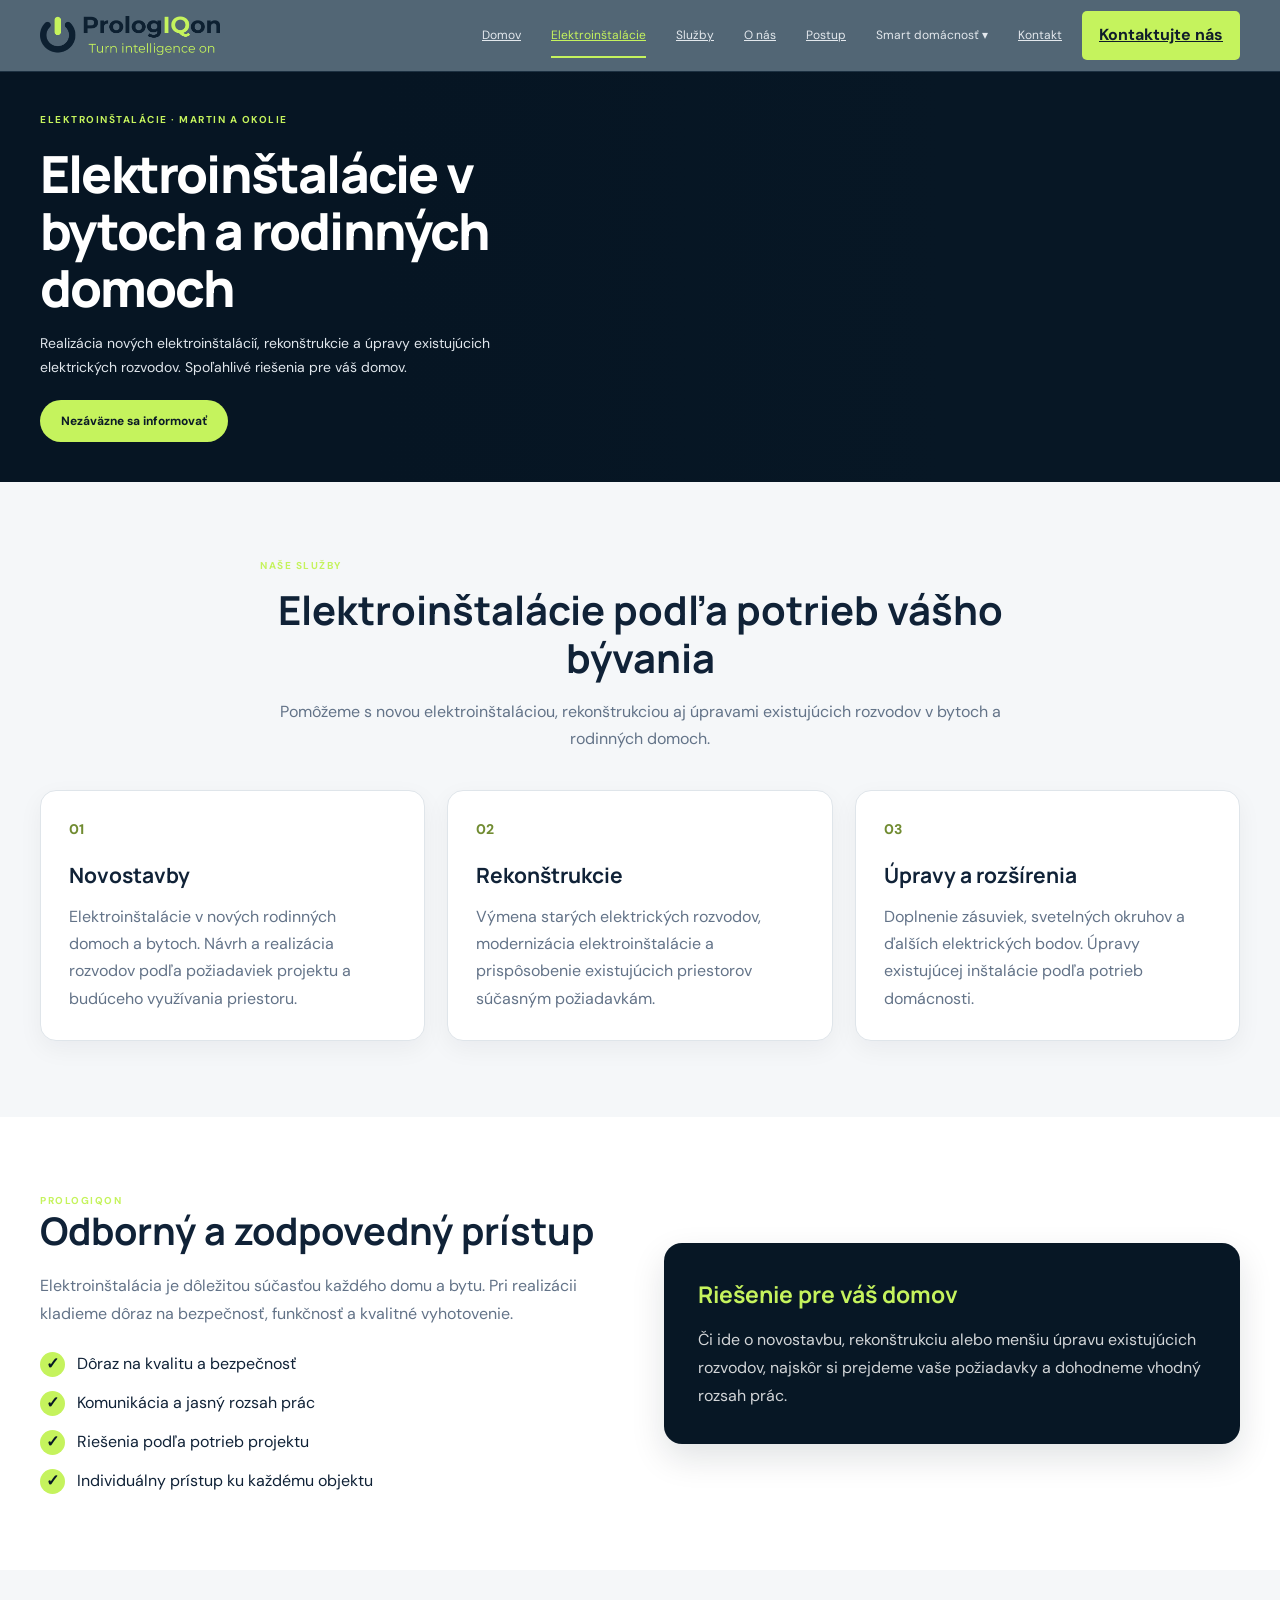
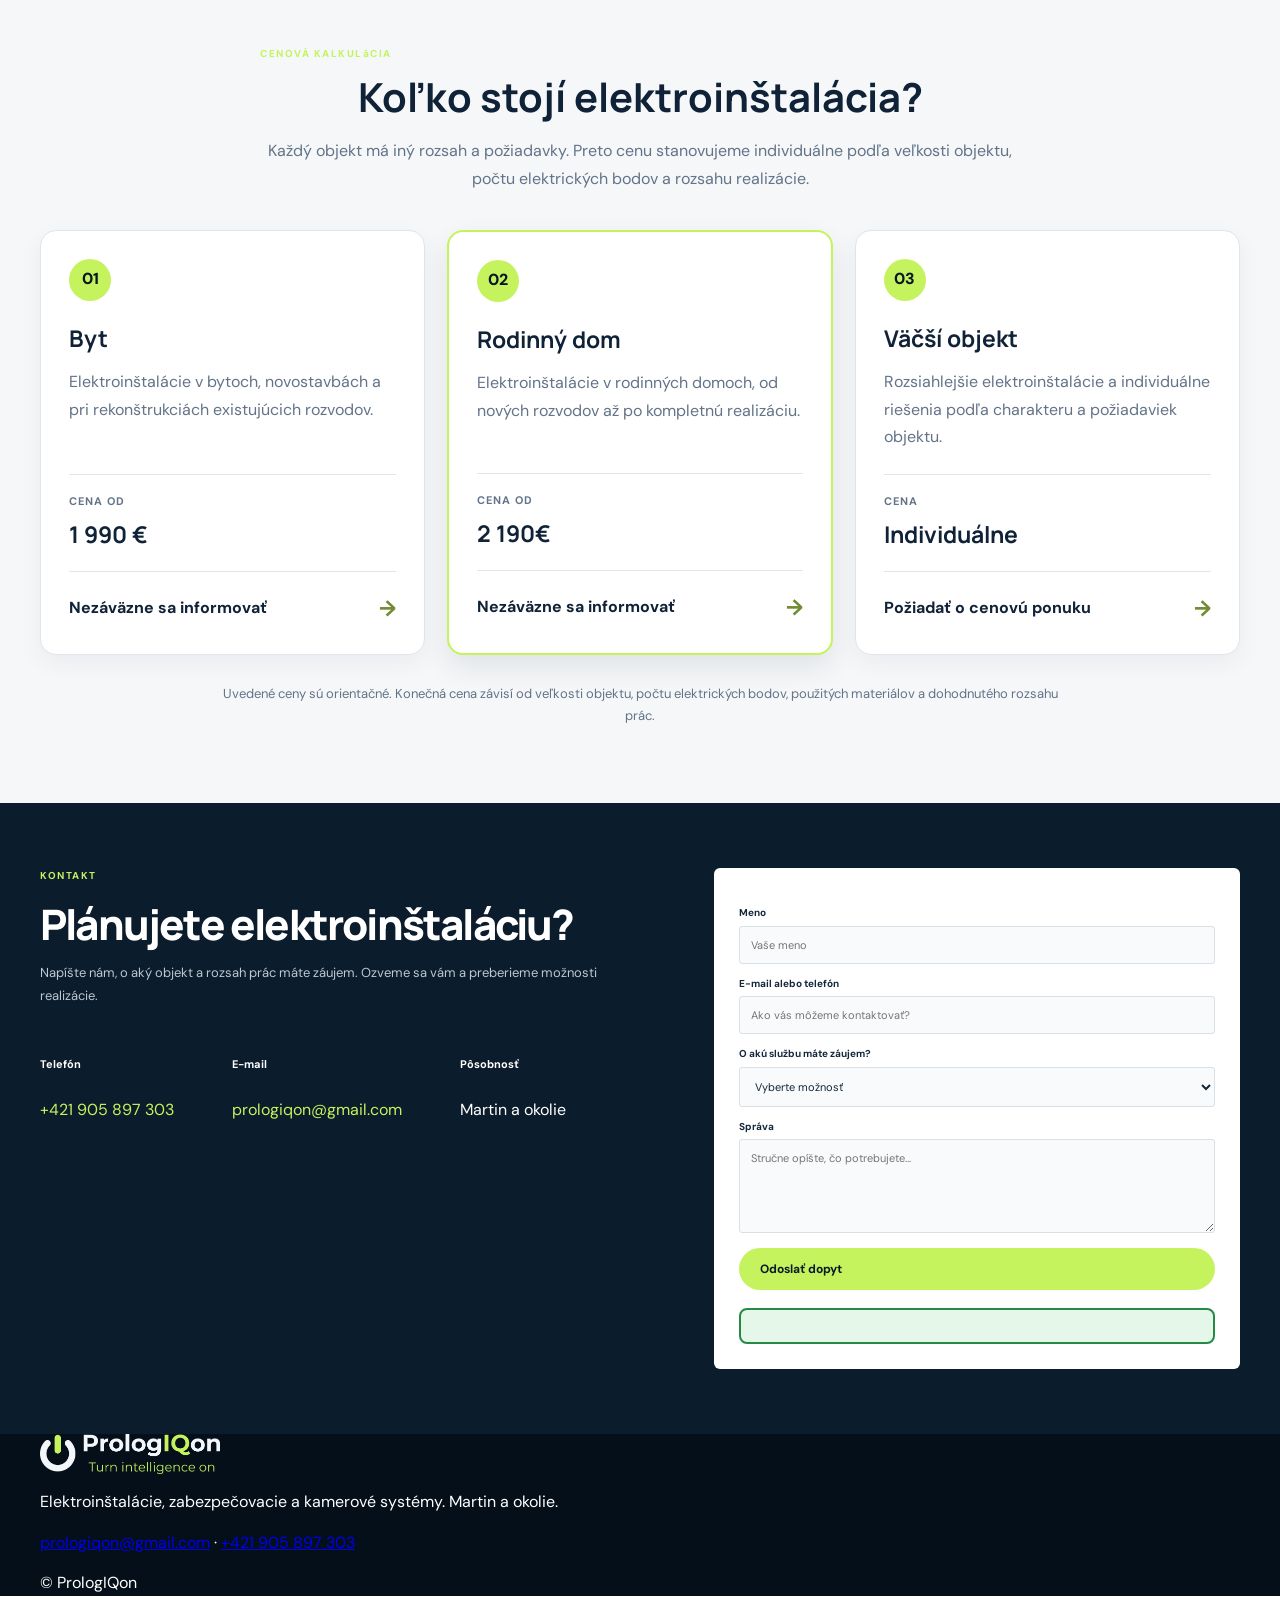
==== elektroinstalacie.html @ 86a12bb1 "Update elektroinstalacie.html" ====
<!DOCTYPE html>
<html lang="sk">
<head>
  <meta charset="UTF-8">
  <meta name="viewport" content="width=device-width, initial-scale=1.0">
  <meta name="theme-color" content="#071725">

  <title>Elektroinštalácie v bytoch a domoch | PrologIQon</title>

  <meta name="description" content="Elektroinštalácie v rodinných domoch a bytoch. Nové rozvody, rekonštrukcie a úpravy elektroinštalácie. Martin a okolie.">

  <link rel="stylesheet" href="styles.css?v=2">

  <style>
    /* ROZBAĽOVACIA PONUKA SMART DOMÁCNOSŤ */
    .electro-page .smart-nav-dropdown { position: relative; }

    .electro-page .smart-nav-toggle {
      appearance: none;
      -webkit-appearance: none;
      display: inline-block;
      margin: 0;
      padding: 0;
      border: 0;
      background: transparent;
      color: #e3e8ed;
      font: inherit;
      text-decoration: none;
      white-space: nowrap;
      cursor: pointer;
    }

    .electro-page .smart-nav-toggle::after {
      content: " ▾";
      font-size: 12px;
    }

    .electro-page .smart-nav-toggle[aria-expanded="true"]::after {
      content: " ▴";
    }

    .electro-page .smart-nav-submenu {
      display: none;
      position: absolute;
      top: 100%;
      left: 0;
      z-index: 10000;
      min-width: 245px;
      padding: 8px;
      margin-top: 10px;
      background: #0d2031;
      border: 1px solid rgba(197, 243, 93, 0.35);
      border-radius: 8px;
      box-shadow: 0 10px 25px rgba(0, 0, 0, 0.25);
      flex-direction: column;
      gap: 2px;
    }

    .electro-page .smart-nav-submenu[hidden] { display: none !important; }
    .electro-page .smart-nav-submenu:not([hidden]) { display: flex; }

    .electro-page .smart-nav-submenu a {
      display: block;
      padding: 11px 13px;
      color: #ffffff;
      text-decoration: none;
      font-size: 14px;
      line-height: 1.4;
      border-radius: 5px;
      white-space: nowrap;
    }

    .electro-page .smart-nav-submenu a:hover,
    .electro-page .smart-nav-submenu a:focus {
      background: rgba(197, 243, 93, 0.12);
      color: #C5F35D;
    }

    @media (max-width: 768px) {
      .electro-page .smart-nav-dropdown { width: 100%; }

      .electro-page .smart-nav-toggle {
        display: block;
        width: 100%;
        padding: 12px 0;
        text-align: left;
      }

      .electro-page .smart-nav-submenu {
        position: static;
        min-width: 0;
        width: 100%;
        margin-top: 0;
        margin-bottom: 8px;
        box-sizing: border-box;
        box-shadow: none;
      }

      .electro-page .smart-nav-submenu a { white-space: normal; }
    }

    /* ZAROVNANIE HORNÉHO MENU – IBA TÁTO STRÁNKA */
    @media (min-width: 801px) {
      .electro-page .site-header .nav {
        display: flex;
        align-items: center;
      }

      .electro-page .site-header .links {
        margin-left: auto;
        margin-right: 20px;
      }

      .electro-page .site-header .nav-call {
        flex-shrink: 0;
      }
    }

    .electro-page .hero-photo {
      background:
        linear-gradient(90deg, rgba(7,23,37,.88) 0%, rgba(7,23,37,.70) 42%, rgba(7,23,37,.38) 100%),
        url("https://cdn.pixabay.com/photo/2019/05/12/15/07/electric-4198293_1280.jpg");
      background-size: cover;
      background-position: center center;
    }

    .electro-page .hero-inner {
      position: relative;
      z-index: 2;
    }

    .electro-page .electro-section {
      padding: 76px 0;
    }

    .electro-page .electro-section-heading {
      max-width: 760px;
      margin: 0 auto 38px;
      text-align: center;
    }

    .electro-page .electro-section-heading .eyebrow {
      margin-bottom: 12px;
    }

    .electro-page .electro-section-heading h2 {
      margin: 0 0 16px;
      color: var(--ink);
      font-family: Manrope, sans-serif;
      font-size: clamp(28px, 4vw, 40px);
      line-height: 1.2;
    }

    .electro-page .electro-section-heading p {
      color: var(--muted);
      line-height: 1.7;
      margin: 0;
    }

    .electro-page .electro-services {
      background: var(--pale);
    }

    .electro-page .electro-services-grid {
      display: grid;
      grid-template-columns: repeat(3, 1fr);
      gap: 22px;
    }

    .electro-page .electro-service-card {
      background: #fff;
      border: 1px solid var(--line);
      border-radius: 16px;
      padding: 28px;
      box-shadow: 0 8px 24px rgba(7,23,37,.05);
    }

    .electro-page .electro-service-number {
      color: #718c32;
      font-weight: 800;
      font-size: 14px;
      margin-bottom: 18px;
    }

    .electro-page .electro-service-card h3 {
      color: var(--ink);
      font-family: Manrope, sans-serif;
      font-size: 21px;
      margin: 0 0 12px;
    }

    .electro-page .electro-service-card p {
      color: var(--muted);
      line-height: 1.7;
      margin: 0;
    }

    .electro-page .electro-approach {
      background: #fff;
    }

    .electro-page .electro-approach-grid {
      display: grid;
      grid-template-columns: 1fr 1fr;
      gap: 48px;
      align-items: center;
    }

    .electro-page .electro-approach h2 {
      color: var(--ink);
      font-family: Manrope, sans-serif;
      font-size: clamp(27px, 4vw, 38px);
      line-height: 1.2;
      margin: 0 0 18px;
    }

    .electro-page .electro-approach p {
      color: var(--muted);
      line-height: 1.75;
    }

    .electro-page .electro-checklist {
      list-style: none;
      padding: 0;
      margin: 24px 0 0;
      display: grid;
      gap: 14px;
    }

    .electro-page .electro-checklist li {
      display: flex;
      align-items: flex-start;
      gap: 12px;
      color: var(--ink);
      line-height: 1.5;
    }

    .electro-page .electro-checklist li::before {
      content: "✓";
      display: inline-flex;
      flex: 0 0 25px;
      width: 25px;
      height: 25px;
      align-items: center;
      justify-content: center;
      border-radius: 50%;
      background: var(--lime);
      color: var(--navy);
      font-weight: 800;
    }

    .electro-page .electro-approach-highlight {
      background: var(--navy);
      color: #fff;
      padding: 34px;
      border-radius: 18px;
      box-shadow: 0 14px 34px rgba(7,23,37,.12);
    }

    .electro-page .electro-approach-highlight h3 {
      color: var(--lime);
      font-family: Manrope, sans-serif;
      font-size: 23px;
      margin: 0 0 14px;
    }

    .electro-page .electro-approach-highlight p {
      color: rgba(255,255,255,.82);
      margin: 0;
    }

    /* ORIENTAČNÉ CENY */

    .electro-page .electro-pricing {
      padding: 76px 0;
      background: var(--pale);
    }

    .electro-page .electro-pricing-grid {
      display: grid;
      grid-template-columns: repeat(3, 1fr);
      gap: 22px;
      align-items: stretch;
    }

    .electro-page .electro-price-card {
      display: flex;
      flex-direction: column;
      background: #fff;
      border: 1px solid var(--line);
      border-radius: 16px;
      padding: 28px;
      box-shadow: 0 8px 24px rgba(7,23,37,.05);
    }

    .electro-page .electro-price-card.featured {
      border: 2px solid var(--lime);
      box-shadow: 0 12px 30px rgba(7,23,37,.09);
    }

    .electro-page .electro-price-icon {
      display: flex;
      align-items: center;
      justify-content: center;
      width: 42px;
      height: 42px;
      border-radius: 50%;
      background: var(--lime);
      color: var(--navy);
      font-weight: 800;
      margin-bottom: 20px;
    }

    .electro-page .electro-price-card h3 {
      color: var(--ink);
      font-family: Manrope, sans-serif;
      font-size: 23px;
      margin: 0 0 12px;
    }

    .electro-page .electro-price-card > p {
      color: var(--muted);
      line-height: 1.7;
      margin: 0 0 24px;
      flex: 1;
    }

    .electro-page .electro-price {
      padding: 18px 0;
      border-top: 1px solid var(--line);
      border-bottom: 1px solid var(--line);
      margin-bottom: 20px;
    }

    .electro-page .electro-price small {
      display: block;
      color: var(--muted);
      font-size: 11px;
      font-weight: 700;
      letter-spacing: 1px;
      margin-bottom: 7px;
    }

    .electro-page .electro-price strong {
      display: block;
      color: var(--ink);
      font-family: Manrope, sans-serif;
      font-size: 23px;
    }

    .electro-page .electro-price-link {
      display: inline-flex;
      align-items: center;
      justify-content: space-between;
      gap: 12px;
      color: var(--ink);
      font-weight: 700;
      text-decoration: none;
    }

    .electro-page .electro-price-link span {
      color: #718c32;
      font-size: 22px;
    }

    .electro-page .electro-price-link:hover {
      color: #718c32;
    }

    .electro-page .electro-price-note {
      max-width: 850px;
      margin: 28px auto 0;
      color: var(--muted);
      font-size: 13px;
      line-height: 1.7;
      text-align: center;
    }

    .electro-page .electro-contact-intro {
      max-width: 700px;
      margin-bottom: 28px;
    }

    @media (max-width: 800px) {
      .electro-page .electro-services-grid,
      .electro-page .electro-pricing-grid {
        grid-template-columns: 1fr 1fr;
      }

      .electro-page .electro-approach-grid {
        grid-template-columns: 1fr;
        gap: 28px;
      }
    }

    @media (max-width: 600px) {
      .electro-page .electro-section,
      .electro-page .electro-pricing {
        padding: 54px 0;
      }

      .electro-page .electro-services-grid,
      .electro-page .electro-pricing-grid {
        grid-template-columns: 1fr;
      }

      .electro-page .electro-service-card,
      .electro-page .electro-price-card {
        padding: 23px;
      }

      .electro-page .electro-approach-highlight {
        padding: 26px;
      }
    }
  </style>
</head>

<body class="electro-page">

<header class="site-header">
  <div class="wrap nav">

    <a class="brand" href="index.html" aria-label="PrologIQon – domov">
      <img src="prologiqon%20logo%20final.png" alt="PrologIQon">
    </a>

    <button class="menu" type="button" aria-label="Otvoriť menu" aria-expanded="false">
      <span></span>
      <span></span>
      <span></span>
    </button>

    <nav class="links">
      <a href="index.html">Domov</a>
      <a class="active" href="elektroinstalacie.html">Elektroinštalácie</a>
      <a href="index.html#sluzby">Služby</a>
      <a href="index.html#onas">O nás</a>
      <a href="index.html#postup">Postup</a>

      <div class="smart-nav-dropdown">
        <button
          type="button"
          class="smart-nav-toggle"
          aria-expanded="false"
          aria-controls="smart-nav-submenu"
        >
          Smart domácnosť
        </button>

        <div class="smart-nav-submenu" id="smart-nav-submenu" hidden>
          <a href="smart-domacnost.html">Prehľad Smart domácnosti</a>
          <a href="smart-osvetlenie.html">Inteligentné osvetlenie</a>
          <a href="smart-kamery.html">Zabezpečenie a kamery</a>
          <a href="smart-unik-vody.html">Ochrana pred únikom vody</a>
          <a href="smart-garaz.html">Inteligentná garáž</a>
        </div>
      </div>

      <a href="#kontakt">Kontakt</a>
    </nav>

    <a class="nav-call" href="#kontakt">Kontaktujte nás</a>

  </div>
</header>

<main>

  <section class="hero electro-hero" id="domov">
    <div class="hero-photo"></div>
    <div class="hero-shade"></div>

    <div class="wrap hero-inner">
      <div class="hero-copy">
        <div class="eyebrow">ELEKTROINŠTALÁCIE · MARTIN A OKOLIE</div>

        <h1>Elektroinštalácie v bytoch a rodinných domoch</h1>

        <p>
          Realizácia nových elektroinštalácií, rekonštrukcie
          a úpravy existujúcich elektrických rozvodov.
          Spoľahlivé riešenia pre váš domov.
        </p>

        <a href="#kontakt" class="btn">Nezáväzne sa informovať</a>
      </div>
    </div>
  </section>

  <section class="electro-section electro-services" id="sluzby">
    <div class="wrap">

      <div class="electro-section-heading">
        <div class="eyebrow">NAŠE SLUŽBY</div>
        <h2>Elektroinštalácie podľa potrieb vášho bývania</h2>
        <p>
          Pomôžeme s novou elektroinštaláciou, rekonštrukciou
          aj úpravami existujúcich rozvodov v bytoch a rodinných domoch.
        </p>
      </div>

      <div class="electro-services-grid">
        <article class="electro-service-card">
          <div class="electro-service-number">01</div>
          <h3>Novostavby</h3>
          <p>
            Elektroinštalácie v nových rodinných domoch a bytoch.
            Návrh a realizácia rozvodov podľa požiadaviek projektu
            a budúceho využívania priestoru.
          </p>
        </article>

        <article class="electro-service-card">
          <div class="electro-service-number">02</div>
          <h3>Rekonštrukcie</h3>
          <p>
            Výmena starých elektrických rozvodov, modernizácia
            elektroinštalácie a prispôsobenie existujúcich priestorov
            súčasným požiadavkám.
          </p>
        </article>

        <article class="electro-service-card">
          <div class="electro-service-number">03</div>
          <h3>Úpravy a rozšírenia</h3>
          <p>
            Doplnenie zásuviek, svetelných okruhov a ďalších
            elektrických bodov. Úpravy existujúcej inštalácie
            podľa potrieb domácnosti.
          </p>
        </article>
      </div>
    </div>
  </section>

  <section class="electro-section electro-approach" id="pristup">
    <div class="wrap electro-approach-grid">

      <div>
        <div class="eyebrow">PROLOGIQON</div>

        <h2>Odborný a zodpovedný prístup</h2>

        <p>
          Elektroinštalácia je dôležitou súčasťou každého domu
          a bytu. Pri realizácii kladieme dôraz na bezpečnosť,
          funkčnosť a kvalitné vyhotovenie.
        </p>

        <ul class="electro-checklist">
          <li>Dôraz na kvalitu a bezpečnosť</li>
          <li>Komunikácia a jasný rozsah prác</li>
          <li>Riešenia podľa potrieb projektu</li>
          <li>Individuálny prístup ku každému objektu</li>
        </ul>
      </div>

      <div class="electro-approach-highlight">
        <h3>Riešenie pre váš domov</h3>
        <p>
          Či ide o novostavbu, rekonštrukciu alebo menšiu úpravu
          existujúcich rozvodov, najskôr si prejdeme vaše požiadavky
          a dohodneme vhodný rozsah prác.
        </p>
      </div>

    </div>
  </section>

  <section class="electro-pricing" id="ceny">
    <div class="wrap">

      <div class="electro-section-heading">
        <div class="eyebrow">CENOVÁ KALKULáCIA</div>
        <h2>Koľko stojí elektroinštalácia?</h2>
        <p>
          Každý objekt má iný rozsah a požiadavky. Preto cenu
          stanovujeme individuálne podľa veľkosti objektu,
          počtu elektrických bodov a rozsahu realizácie.
        </p>
      </div>

      <div class="electro-pricing-grid">

        <article class="electro-price-card">
          <div class="electro-price-icon">01</div>
          <h3>Byt</h3>
          <p>
            Elektroinštalácie v bytoch, novostavbách
            a pri rekonštrukciách existujúcich rozvodov.
          </p>
          <div class="electro-price">
            <small>CENA OD</small>
            <strong>1 990 €</strong>
          </div>
          <a href="#kontakt" class="electro-price-link">
            Nezáväzne sa informovať <span>→</span>
          </a>
        </article>

        <article class="electro-price-card featured">
          <div class="electro-price-icon">02</div>
          <h3>Rodinný dom</h3>
          <p>
            Elektroinštalácie v rodinných domoch,
            od nových rozvodov až po kompletnú realizáciu.
          </p>
          <div class="electro-price">
            <small>CENA OD</small>
            <strong>2 190€</strong>
          </div>
          <a href="#kontakt" class="electro-price-link">
            Nezáväzne sa informovať <span>→</span>
          </a>
        </article>

        <article class="electro-price-card">
          <div class="electro-price-icon">03</div>
          <h3>Väčší objekt</h3>
          <p>
            Rozsiahlejšie elektroinštalácie a individuálne
            riešenia podľa charakteru a požiadaviek objektu.
          </p>
          <div class="electro-price">
            <small>CENA</small>
            <strong>Individuálne</strong>
          </div>
          <a href="#kontakt" class="electro-price-link">
            Požiadať o cenovú ponuku <span>→</span>
          </a>
        </article>

      </div>

      <p class="electro-price-note">
        Uvedené ceny sú orientačné. Konečná cena závisí od
        veľkosti objektu, počtu elektrických bodov, použitých
        materiálov a dohodnutého rozsahu prác.
      </p>

    </div>
  </section>

  <section class="contact" id="kontakt">
    <div class="wrap">

      <div class="contact-grid">

        <div>
          <div class="eyebrow">KONTAKT</div>

          <h2>Plánujete elektroinštaláciu?</h2>

          <p class="electro-contact-intro">
            Napíšte nám, o aký objekt a rozsah prác máte záujem.
            Ozveme sa vám a preberieme možnosti realizácie.
          </p>

          <div class="contact-facts">
            <p>
              <strong>Telefón</strong><br>
              <a href="tel:+421905897303">+421 905 897 303</a>
            </p>

            <p>
              <strong>E-mail</strong><br>
              <a href="mailto:prologiqon@gmail.com">prologiqon@gmail.com</a>
            </p>

            <p>
              <strong>Pôsobnosť</strong><br>
              Martin a okolie
            </p>
          </div>
        </div>

        <form id="contact-form">
          <input type="hidden" name="access_key" value="d778e264-7744-4181-adea-b26a5d6d48b6">
          <input type="hidden" name="subject" value="Dopyt – Elektroinštalácie PrologIQon">
          <input type="hidden" name="from_name" value="Web PrologIQon">

          <label for="name">Meno</label>
          <input type="text" id="name" name="name" placeholder="Vaše meno" required>

          <label for="reply">E-mail alebo telefón</label>
          <input type="text" id="reply" name="reply" placeholder="Ako vás môžeme kontaktovať?" required>

          <label for="kind">O akú službu máte záujem?</label>
          <select id="kind" name="kind" required>
            <option value="">Vyberte možnosť</option>
            <option value="Elektroinštalácia v byte">Elektroinštalácia v byte</option>
            <option value="Elektroinštalácia v rodinnom dome">Elektroinštalácia v rodinnom dome</option>
            <option value="Rekonštrukcia elektroinštalácie">Rekonštrukcia elektroinštalácie</option>
            <option value="Úprava alebo rozšírenie elektroinštalácie">Úprava alebo rozšírenie elektroinštalácie</option>
            <option value="Iné">Iné</option>
          </select>

          <label for="message">Správa</label>
          <textarea id="message" name="message" rows="5" placeholder="Stručne opíšte, čo potrebujete..." required></textarea>

          <button type="submit" class="btn">Odoslať dopyt</button>
          <p id="form-note" class="form-note"></p>
        </form>

      </div>
    </div>
  </section>

</main>

<footer class="site-footer">
  <div class="wrap">

    <div class="footer-logo">
      <a href="index.html">
        <img src="prologiqon logo final web.png" alt="PrologIQon">
      </a>
    </div>

    <p>
      Elektroinštalácie, zabezpečovacie a kamerové systémy.
      Martin a okolie.
    </p>

    <p>
      <a href="mailto:prologiqon@gmail.com">prologiqon@gmail.com</a>
      ·
      <a href="tel:+421905897303">+421 905 897 303</a>
    </p>

    <p class="footer-copy">© PrologIQon</p>

  </div>
</footer>

<script src="script.js"></script>

</body>
</html>
---- styles.css ----
@import url('https://fonts.googleapis.com/css2?family=DM+Sans:wght@400;500;600;700&family=Manrope:wght@400;500;600;700;800&display=swap');

:root {
  --navy: #071725;
  --navy2: #0d2031;
  --lime: #c5f35d;
  --white: #fff;
  --ink: #102237;
  --muted: #637388;
  --pale: #f5f7f9;
  --line: #dfe5ea;
  --body: 'DM Sans', Arial, sans-serif;
  --head: 'Manrope', Arial, sans-serif;
}

* {
  box-sizing: border-box;
}

html {
  scroll-behavior: smooth;
  scroll-padding-top: 80px;
}

body {
  margin: 0;
  font-family: var(--body);
  color: var(--ink);
  line-height: 1.55;
}

.wrap {
  width: min(1200px, calc(100% - 54px));
  margin: auto;
}

.site-header {
  height: 72px;
  background: #526675;
  color: #fff;
  position: sticky;
  top: 0;
  z-index: 50;
  border-bottom: 1px solid #1c3041;
}

.nav {
  height: 100%;
  display: flex;
  align-items: center;
  justify-content: space-between;
}

.site-header .nav > .brand {
  margin-left: 0;
}

.brand {
  display: flex;
  align-items: center;
  gap: 10px;
  color: white;
}

.bolt {
  font-size: 48px;
  line-height: 1;
  color: var(--lime);
  font-weight: 800;
  transform: skew(-8deg);
}

.brand b {
  display: block;
  font: 800 23px var(--head);
  letter-spacing: -1.3px;
  line-height: 1;
}

.brand b span {
  color: var(--lime);
}

.brand small {
  display: block;
  font-size: 8px;
  letter-spacing: 2.2px;
  color: #b4c0cc;
  margin-top: 5px;
}

.links {
  display: flex;
  align-items: center;
  gap: 30px;
  font-size: 12px;
}

.links a {
  color: #e3e8ed;
}

.links a:hover,
.links .active {
  color: var(--lime);
}

.links .active {
  position: relative;
}

.links .active:after {
  content: "";
  position: absolute;
  bottom: -13px;
  left: 0;
  right: 0;
  height: 2px;
  background: var(--lime);
}

.nav-call {
  padding: 12px 17px;
  border-radius: 5px;
  background: var(--lime);
  color: #101d2a !important;
  font-weight: 700;
}

.nav-call b {
  margin-left: 12px;
}

.menu {
  display: none;
}

.hero {
  height: 410px;
  position: relative;
  overflow: hidden;
  background: var(--navy);
  color: white;
}

.hero-photo {
  position: absolute;
  inset: 0 0 0 30%;
  background: linear-gradient(90deg, #071725 0%, #07172525 40%, #07172508 100%), url('https://images.unsplash.com/photo-1600607687939-ce8a6c25118c?auto=format&fit=crop&w=1800&q=85') center 55%/cover no-repeat;
}

.hero-shade {
  position: absolute;
  inset: 0;
  background: linear-gradient(90deg, #061523 0%, #061523 29%, #061523d9 40%, transparent 74%);
}

.hero-inner {
  position: relative;
  height: 100%;
  display: flex;
  align-items: center;
  justify-content: space-between;
}

.hero-copy {
  max-width: 520px;
  padding: 25px 0;
}

.eyebrow {
  font-size: 10px;
  letter-spacing: 1.5px;
  font-weight: 700;
  color: var(--lime);
  display: flex;
  align-items: center;
  gap: 10px;
}

.eyebrow > span {
  width: 24px;
  height: 3px;
  background: var(--lime);
  display: inline-block;
}

.hero h1,
.contact h2 {
  font: 800 clamp(36px, 4vw, 52px)/1.12 var(--head);
  letter-spacing: -1.8px;
  margin: 17px 0 12px;
}

.hero h1 em,
.contact h2 em {
  font-style: normal;
  color: var(--lime);
}

.hero-copy p {
  max-width: 485px;
  color: #e0e6ec;
  font-size: 14px;
  line-height: 1.75;
  margin-bottom: 20px;
}

.btn {
  display: inline-flex;
  align-items: center;
  justify-content: space-between;
  gap: 25px;
  border: 0;
  border-radius: 28px;
  background: var(--lime);
  color: #0b1a27;
  font: 700 12px var(--body);
  padding: 13px 21px;
  cursor: pointer;
  text-decoration: none;
}

.btn:hover {
  background: #d8ff8a;
}

.btn b {
  font-size: 18px;
}

.hero-side {
  align-self: stretch;
  min-width: 210px;
  position: relative;
}

.camera {
  position: absolute;
  right: 0;
  top: 26px;
  width: 115px;
  height: 55px;
  transform: rotate(-8deg);
}

.camera-body {
  position: absolute;
  right: 0;
  top: 7px;
  width: 90px;
  height: 40px;
  background: linear-gradient(#d5dde2, #8796a2);
  border-radius: 7px 14px 14px 7px;
  box-shadow: inset 0 -5px 0 #6c7a87;
}

.camera-lens {
  position: absolute;
  z-index: 2;
  left: 5px;
  top: 14px;
  width: 28px;
  height: 28px;
  border-radius: 50%;
  background: radial-gradient(circle at 45% 40%, #4c7184 0 10%, #0a1722 25% 52%, #45515a 57% 67%, #121e2a 70%);
  border: 3px solid #778692;
}

.camera-arm {
  position: absolute;
  right: 18px;
  top: 43px;
  width: 9px;
  height: 24px;
  background: #8996a2;
}

.handwritten {
  position: absolute;
  right: 3px;
  bottom: 44px;
  font: italic 22px Georgia, serif;
  transform: rotate(-8deg);
  white-space: nowrap;
}

.handwritten span {
  position: absolute;
  bottom: -7px;
  left: 20%;
  width: 80%;
  height: 4px;
  background: var(--lime);
  transform: rotate(-3deg);
  border-radius: 50%;
}

.service-strip {
  background: #071725;
  color: #fff;
  padding: 30px 0 33px;
  border-top: 1px solid #23384a;
}

.service-grid {
  display: grid;
  grid-template-columns: repeat(4, 1fr);
}

.service {
  padding: 0 27px;
  border-right: 1px solid #1b3447;
}

.service:first-child {
  padding-left: 8px;
}

.service:last-child {
  border: 0;
}

.line-icon {
  font-size: 37px;
  color: var(--lime);
  height: 45px;
  font-weight: 400;
}

.service h2 {
  font: 700 15px var(--head);
  margin: 9px 0 7px;
}

.service p {
  font-size: 11px;
  line-height: 1.7;
  color: #c1cbd5;
  min-height: 56px;
  margin: 0 0 10px;
}

.service a {
  font-size: 10px;
  color: var(--lime);
  font-weight: 600;
}

.service a b {
  margin-left: 5px;
}

.about {
  background: #f8fafb;
  padding: 55px 0;
}

.about-grid {
  display: grid;
  grid-template-columns: 1.1fr 1fr .43fr;
  gap: 36px;
  align-items: center;
}

.work-photo {
  height: 260px;
  background: linear-gradient(135deg, #0a1a29, #344657);
  border-radius: 3px;
  position: relative;
  overflow: hidden;
  padding: 23px;
  display: flex;
  align-items: center;
  justify-content: center;
}

.work-photo:before {
  content: "";
  position: absolute;
  inset: 0;
  background: linear-gradient(120deg, #102b3b88, #08142130), repeating-linear-gradient(90deg, transparent 0 30px, #ffffff0a 31px 32px);
}

.photo-label {
  position: absolute;
  top: 15px;
  left: 17px;
  right: 17px;
  color: #d7e0e7;
  font-size: 8px;
  letter-spacing: 1.3px;
  display: flex;
  justify-content: space-between;
}

.photo-label span {
  color: var(--lime);
}

.electric-panel {
  position: relative;
  width: 80%;
  background: #cbd4d8;
  border: 7px solid #7b8991;
  border-radius: 4px;
  padding: 14px;
  box-shadow: 0 15px 35px #0005;
}

.panel-top {
  font-size: 8px;
  letter-spacing: 1.5px;
  display: flex;
  justify-content: space-between;
  color: #273746;
}

.panel-top i {
  height: 7px;
  width: 7px;
  background: var(--lime);
  border-radius: 50%;
}

.panel-row {
  display: flex;
  gap: 5px;
  margin-top: 12px;
}

.panel-row b {
  height: 80px;
  flex: 1;
  background: linear-gradient(90deg, #e7ebec, #9ba8b1, #e3e7e9);
  border: 1px solid #82919a;
  border-radius: 2px;
  position: relative;
}

.panel-row b:after {
  content: "";
  position: absolute;
  top: 14px;
  left: 5px;
  right: 5px;
  height: 22px;
  background: #263848;
}

.panel-wires {
  display: flex;
  gap: 8px;
  margin-top: 13px;
}

.panel-wires i {
  height: 4px;
  flex: 1;
  background: #4d6b80;
}

.panel-wires i:nth-child(2) {
  background: #c6df54;
}

.panel-bottom {
  font-size: 7px;
  letter-spacing: 1.5px;
  color: #263746;
  margin-top: 10px;
}

.dark {
  color: #293b4e;
}

.about-copy h2 {
  font: 800 28px/1.22 var(--head);
  letter-spacing: -.7px;
  margin: 12px 0;
}

.about-copy h2 em {
  font-style: normal;
  color: #1c3548;
}

.about-copy p {
  font-size: 12px;
  color: #52657a;
  line-height: 1.85;
}

.about-copy ul {
  padding: 0;
  list-style: none;
  margin: 15px 0 0;
}

.about-copy li {
  font-size: 11px;
  margin: 8px 0;
  color: #2d4054;
}

.about-copy li:before {
  content: "✓";
  display: inline-grid;
  place-items: center;
  width: 15px;
  height: 15px;
  border-radius: 50%;
  background: var(--lime);
  font-size: 10px;
  font-weight: 800;
  margin-right: 9px;
}

.about blockquote {
  border-left: 1px solid #d7dfe5;
  padding: 20px 0 20px 24px;
  margin: 0;
  color: #243a50;
}

.about blockquote > span {
  font: 700 48px Georgia;
  color: var(--lime);
  line-height: .8;
}

.about blockquote p {
  font: italic 17px/1.6 Georgia, serif;
}

.about cite {
  font-size: 11px;
  font-style: normal;
  color: #65758a;
}

.steps {
  background: #071725;
  color: #fff;
  padding: 42px 0 52px;
}

.steps h2 {
  font: 800 24px var(--head);
  letter-spacing: -.5px;
  margin: 9px 0 28px;
}

.steps-grid {
  display: grid;
  grid-template-columns: repeat(4, 1fr);
  gap: 25px;
}

.steps-grid article {
  position: relative;
  text-align: center;
  padding: 0 13px;
}

.step-number {
  width: 36px;
  height: 36px;
  border-radius: 50%;
  background: var(--lime);
  color: #0b1a27;
  font-weight: 800;
  display: grid;
  place-items: center;
  margin: 0 auto 10px;
}

.step-icon {
  position: absolute;
  top: 0;
  left: calc(50% + 27px);
  width: 36px;
  height: 36px;
  border: 2px solid #29455b;
  border-radius: 50%;
  display: grid;
  place-items: center;
  font-size: 16px;
}

.steps-grid h3 {
  font: 700 13px var(--head);
  margin: 12px 0 7px;
}

.steps-grid p {
  font-size: 10px;
  line-height: 1.7;
  color: #c0cad4;
  max-width: 220px;
  margin: auto;
}

.contact {
  background: #0b1c2c;
  color: #fff;
  padding: 65px 0;
}

.contact-grid {
  display: grid;
  grid-template-columns: 1fr .9fr;
  gap: 90px;
  align-items: start;
}

.contact h2 {
  font-size: 42px;
}

.contact > div > p,
.contact-grid > div > p {
  font-size: 13px;
  line-height: 1.8;
  color: #bdc8d2;
  max-width: 430px;
}

.contact-facts {
  display: flex;
  gap: 28px;
  margin-top: 30px;
}

.contact-facts > div {
  display: flex;
  gap: 12px;
  align-items: center;
}

.contact-facts > div > b {
  color: var(--lime);
  font-size: 23px;
}

.contact-facts small,
.contact-facts strong {
  display: block;
}

.contact-facts small {
  font-size: 8px;
  letter-spacing: 1.2px;
  color: #91a0b0;
}

.contact-facts strong {
  font-size: 11px;
  margin-top: 3px;
}

.contact form {
  background: #fff;
  color: #13283b;
  padding: 25px;
  border-radius: 6px;
}

.form-head {
  display: flex;
  justify-content: space-between;
  border-bottom: 1px solid #e2e7eb;
  padding-bottom: 14px;
  margin-bottom: 15px;
  font-size: 9px;
  letter-spacing: 1px;
}

.form-head span {
  color: #8391a0;
}

.contact label {
  display: block;
  font-size: 10px;
  font-weight: 700;
  margin: 12px 0 5px;
}

.contact input,
.contact select,
.contact textarea {
  display: block;
  width: 100%;
  border: 1px solid #d9e0e6;
  background: #f8fafb;
  border-radius: 3px;
  padding: 11px;
  font: 11px var(--body);
  color: #13283b;
}

.contact textarea {
  resize: vertical;
}

.contact form .btn {
  width: 100%;
  margin-top: 15px;
}

.form-note {
  font-size: 9px;
  line-height: 1.6;
  color: #7c8996;
  margin-bottom: 0;
}

footer {
  background: #050f19;
  color: #fff;
}

.footer-top {
  display: flex;
  align-items: center;
  justify-content: space-between;
  padding: 28px 0;
  border-bottom: 1px solid #203041;
}

.footer-top p {
  font-size: 11px;
  color: #9daab7;
  line-height: 1.8;
}

.footer-top > a:last-child {
  font-size: 9px;
  letter-spacing: 1px;
  color: #bdc7d0;
}

.footer-bottom {
  display: flex;
  justify-content: space-between;
  padding: 14px 0;
  color: #788798;
  font-size: 9px;
}

@media (max-width: 850px) {
  .links {
    gap: 15px;
  }

  .links a {
    font-size: 11px;
  }

  .nav-call {
    padding: 10px;
  }

  .hero-side {
    min-width: 150px;
  }

  .about-grid {
    grid-template-columns: 1fr 1fr;
  }

  .about blockquote {
    grid-column: 2;
    border-left: 0;
    padding: 0;
  }

  .service {
    padding: 0 15px;
  }

  .contact-grid {
    gap: 40px;
  }
}

@media (max-width: 650px) {
  .wrap {
    width: calc(100% - 34px);
  }

  .site-header {
    height: 66px;
  }

  .bolt {
    font-size: 40px;
  }

  .brand b {
    font-size: 20px;
  }

  .menu {
    display: flex;
    flex-direction: column;
    gap: 5px;
    background: none;
    border: 0;
  }

  .menu i {
    display: block;
    width: 24px;
    height: 2px;
    background: white;
  }

  .links {
    display: none;
    position: absolute;
    top: 66px;
    left: 0;
    right: 0;
    background: #F4F7F9;
    padding: 16px 22px 22px;
    flex-direction: column;
    align-items: stretch;
    gap: 0;
  }

  .links.open {
    display: flex;
  }

  .links a {
    padding: 12px 0;
  }

  .links .active:after {
    display: none;
  }

  .links .nav-call {
    padding: 12px 15px;
    margin-top: 8px;
  }

  .hero {
    height: auto;
    min-height: 560px;
  }

  .hero-photo {
    inset: 0;
    background-position: center;
    background-image: linear-gradient(90deg, #061523ed, #06152399), url('https://images.unsplash.com/photo-1600607687939-ce8a6c25118c?auto=format&fit=crop&w=1200&q=80');
  }

  .hero-shade {
    background: linear-gradient(0deg, #061523 0%, #06152360 80%, #06152355);
  }

  .hero-inner {
    align-items: flex-start;
  }

  .hero-copy {
    padding: 55px 0 180px;
  }

  .hero h1 {
    font-size: 40px;
  }

  .hero-copy p {
    font-size: 13px;
  }

  .hero-side {
    position: absolute;
    bottom: 0;
    right: 0;
    height: 170px;
    width: 100%;
  }

  .hero-side .camera,
  .hero-side .camera-body,
  .hero-side .camera-lens,
  .hero-side .camera-arm {
    display: none !important;
  }

  .hero-side > img {
    width: 100%;
    height: auto;
    display: block;
    border-radius: 12px;
    position: relative;
    z-index: 1;
  }

  .hero-side .handwritten {
    z-index: 2;
  }

  .service-grid {
    grid-template-columns: 1fr 1fr;
    gap: 0;
  }

  .service {
    padding: 18px 12px;
    border-bottom: 1px solid #1b3447;
  }

  .service:first-child {
    padding-left: 12px;
  }

  .service:nth-child(2) {
    border-right: 0;
  }

  .service:nth-child(3) {
    padding-left: 12px;
  }

  .service h2 {
    font-size: 13px;
  }

  .service p {
    min-height: 70px;
    font-size: 10px;
  }

  .line-icon {
    font-size: 30px;
  }

  .about {
    padding: 38px 0;
  }

  .about-grid {
    grid-template-columns: 1fr;
    gap: 25px;
  }

  .work-photo {
    height: 235px;
  }

  .about-copy h2 {
    font-size: 27px;
  }

  .about blockquote {
    grid-column: auto;
    border-left: 1px solid #d7dfe5;
    padding-left: 20px;
  }

  .steps-grid {
    grid-template-columns: 1fr 1fr;
    gap: 28px 12px;
  }

  .steps h2 {
    font-size: 22px;
  }

  .step-icon {
    left: calc(50% + 23px);
    width: 30px;
    height: 30px;
  }

  .step-number {
    width: 32px;
    height: 32px;
  }

  .contact {
    padding: 45px 0;
  }

  .contact-grid {
    grid-template-columns: 1fr;
    gap: 30px;
  }

  .contact h2 {
    font-size: 38px;
  }

  .contact-facts {
    flex-direction: column;
    gap: 17px;
  }

  .contact form {
    padding: 20px;
  }

  .footer-top {
    flex-wrap: wrap;
    gap: 14px;
  }

  .footer-top p {
    order: 3;
    width: 100%;
  }

  .footer-bottom {
    flex-direction: column;
    gap: 8px;
  }
}

.contact-facts a {
  color: #C5F35D;
  white-space: nowrap;
  text-decoration: none;
  margin-right: 30px;
}

.contact-facts strong {
  white-space: nowrap;
}

.footer-logo img {
  display: block;
  width: 180px;
  height: auto;
  max-width: 100%;
}

.site-header .brand img {
  display: block;
  width: 180px;
  height: auto;
  max-height: 58px;
  object-fit: contain;
}

/* Výrazné potvrdenie odoslania kontaktného formulára */
.contact .form-note {
  margin-top: 18px;
  padding: 16px 18px;
  border-radius: 8px;
  background: #e5f7e9;
  border: 2px solid #248a45;
  color: #176b32;
  font-size: 16px;
  font-weight: 700;
  line-height: 1.5;
}

/* Po úspešnom odoslaní */
.contact .form-note.success {
  background: #d9fbe2;
  border: 2px solid #16803a;
  color: #125c2c;
  font-size: 17px;
  font-weight: 800;
  padding: 20px;
  box-shadow: 0 3px 12px rgba(22, 128, 58, 0.15);
}

/* Ostrý obrázok inteligentnej domácnosti v sekcii O nás */
.work-photo {
  background-image: url('photo.png') !important;
  background-position: center center !important;
  background-size: 100% 100% !important;
  background-repeat: no-repeat !important;
  filter: none !important;
  opacity: 1 !important;
}

.work-photo::before {
  display: none !important;
}

.work-photo > * {
  display: none !important;
}

/* Oprava horného loga PrologIQon */
.site-header .nav {
  position: relative;
}

.site-header .nav > .brand {
  display: flex !important;
  flex: 0 0 auto;
  margin-left: 0 !important;
  visibility: visible !important;
  opacity: 1 !important;
  position: relative;
  z-index: 2;
}

.site-header .nav > .brand img {
  display: block !important;
  width: 180px !important;
  height: auto !important;
  max-height: 58px;
  object-fit: contain;
  visibility: visible !important;
  opacity: 1 !important;
}

@media (max-width: 650px) {
  .site-header .nav > .brand img {
    width: 150px !important;
    max-height: 54px;
  }
}

/* Jednotná farba hlavičky na mobile aj počítači */
.site-header {
  background-color: #526675 !important;
}

/* Odkaz na ochranu osobných údajov pod kontaktným formulárom */
.contact .form-note a,
.contact .form-note a:visited {
  color: inherit !important;
  text-decoration: underline;
  text-decoration-color: transparent;
  text-underline-offset: 3px;
}

.contact .form-note a:hover,
.contact .form-note a:focus-visible {
  color: #071725 !important;
  text-decoration-color: currentColor;
}

/* Odkaz na ochranu osobných údajov v pätičke */
.footer-bottom a,
.footer-bottom a:visited {
  color: inherit !important;
  text-decoration: none;
  transition: color 0.2s ease;
}

.footer-bottom a:hover,
.footer-bottom a:focus-visible {
  color: #C5F35D !important;
  text-decoration: underline;
  text-underline-offset: 3px;
}

/* KONEČNÁ OPRAVA FARBY HLAVIČKY NA MOBILE */
@media screen and (max-width: 650px) {
  header.site-header,
  .site-header,
  .site-header .nav {
    background: #526675 !important;
    background-color: #526675 !important;
  }
}
/* Oprava farby hornej hlavičky na mobile */
@media screen and (max-width: 650px) {
  body header.site-header,
  body header.site-header > .wrap.nav,
  body header.site-header .brand {
    background-color: #526675 !important;
    background-image: none !important;
  }
}

/* Oprava mobilneho hamburgeroveho menu: tmave pozadie a citatelne odkazy */
@media screen and (max-width: 650px) {
  body header.site-header .links {
    position: absolute !important;
    top: 66px !important;
    left: 0 !important;
    right: 0 !important;
    flex-direction: column !important;
    align-items: stretch !important;
    gap: 0 !important;
    padding: 16px 22px 22px !important;
    background: #071725 !important;
    background-color: #071725 !important;
    background-image: none !important;
    border: 1px solid rgba(255, 255, 255, 0.15) !important;
    box-shadow: 0 12px 28px rgba(0, 0, 0, 0.35) !important;
    z-index: 9999 !important;
  }

  body header.site-header .links:not(.open) {
    display: none !important;
  }

  body header.site-header .links.open {
    display: flex !important;
  }

  body header.site-header .links a,
  body header.site-header .links a:visited {
    display: block !important;
    padding: 12px 0 !important;
    color: #FFFFFF !important;
    background: transparent !important;
    border-top: 1px solid rgba(255, 255, 255, 0.12);
    text-decoration: none !important;
  }

  body header.site-header .links a:hover,
  body header.site-header .links a:focus,
  body header.site-header .links a.active {
    color: #C5F35D !important;
  }

  body header.site-header .links .active:after {
    display: none !important;
  }

  body header.site-header .links a.nav-call,
  body header.site-header .links a.nav-call:visited {
    color: #071725 !important;
    background: #C5F35D !important;
    padding: 12px 15px !important;
    margin-top: 8px !important;
    border-top: 0 !important;
    border-radius: 5px !important;
  }
}
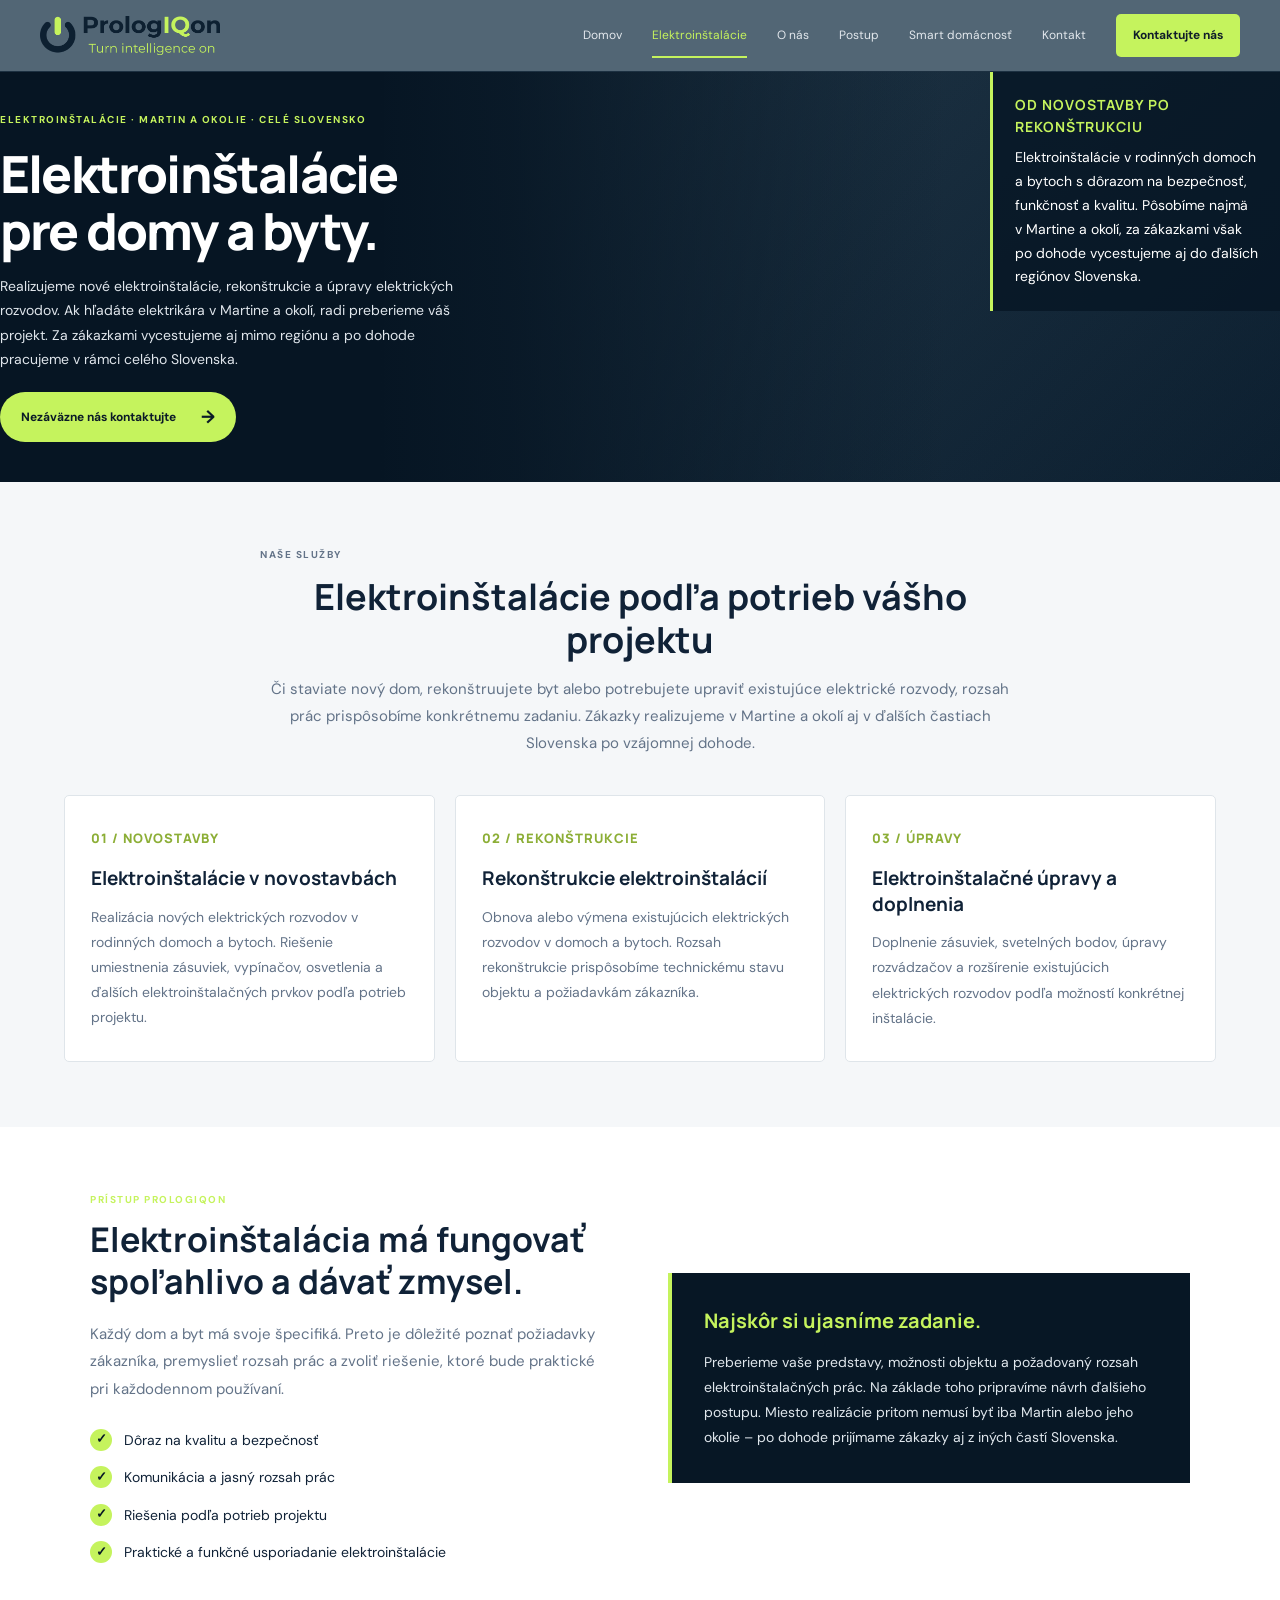
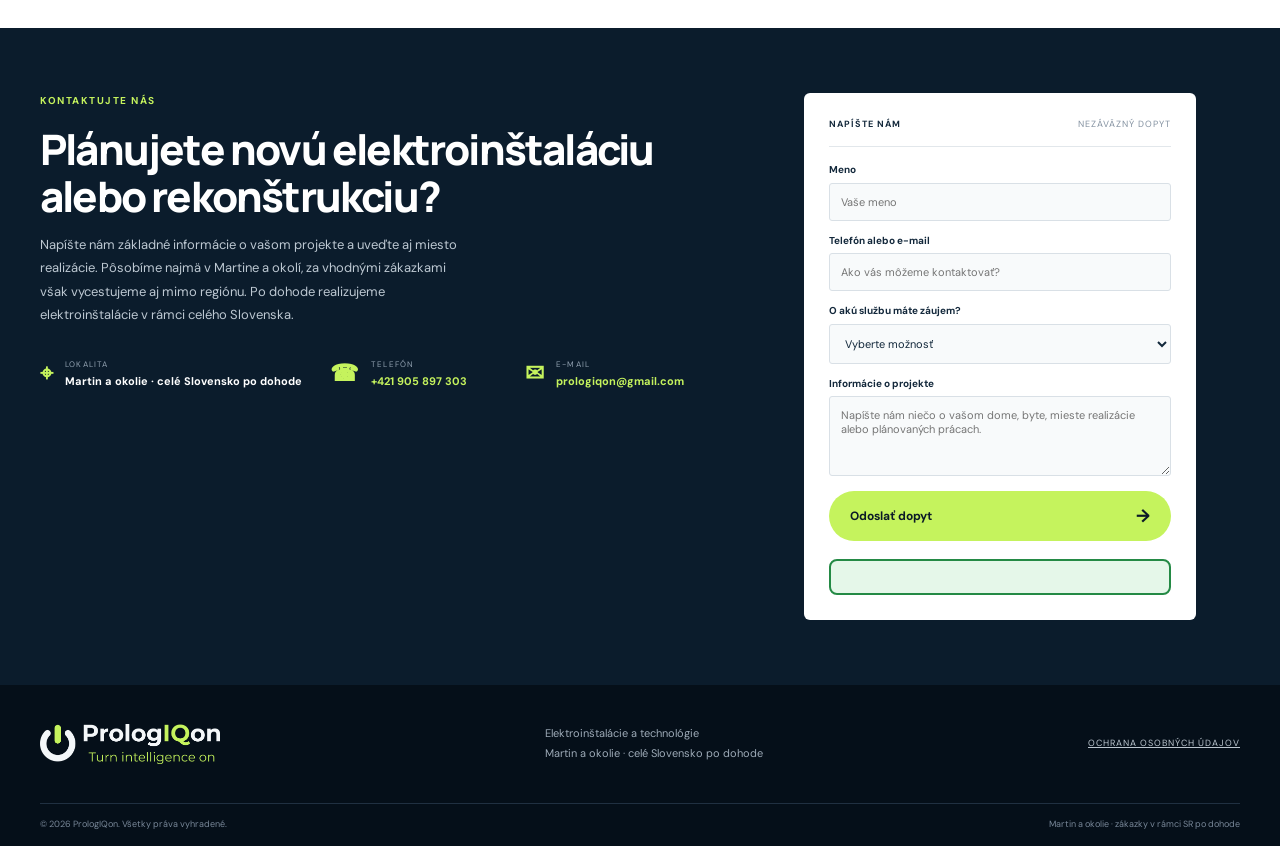
==== commit adcb262d: "Update elektroinstalacie.html" ====
--- a/elektroinstalacie.html
+++ b/elektroinstalacie.html
@@ -1,3 +1,4 @@
+
 <!DOCTYPE html>
 <html lang="sk">
 <head>
@@ -5,736 +6,545 @@
   <meta name="viewport" content="width=device-width, initial-scale=1.0">
   <meta name="theme-color" content="#071725">
 
-  <title>Elektroinštalácie v bytoch a domoch | PrologIQon</title>
-
-  <meta name="description" content="Elektroinštalácie v rodinných domoch a bytoch. Nové rozvody, rekonštrukcie a úpravy elektroinštalácie. Martin a okolie.">
-
+  <title>Elektroinštalácie Martin a okolie | PrologIQon</title>
+
+  <meta name="description" content="Elektrikár Martin a okolie – nové elektroinštalácie, rekonštrukcie a úpravy rozvodov. Po dohode realizujeme zákazky aj v ďalších častiach Slovenska.">
+  <link rel="icon" href="https://prologiqon.sk/favicon-32x32.png?v=2">
   <link rel="stylesheet" href="styles.css?v=2">
 
   <style>
-    /* ROZBAĽOVACIA PONUKA SMART DOMÁCNOSŤ */
-    .electro-page .smart-nav-dropdown { position: relative; }
-
-    .electro-page .smart-nav-toggle {
-      appearance: none;
-      -webkit-appearance: none;
-      display: inline-block;
-      margin: 0;
-      padding: 0;
-      border: 0;
-      background: transparent;
-      color: #e3e8ed;
-      font: inherit;
+    /* HLAVIČKA – rovnaké rozmery ako na hlavnej stránke */
+
+    .site-header .nav {
+      width: min(1200px, calc(100% - 54px));
+      margin: auto;
+      height: 100%;
+      display: flex;
+      align-items: center;
+      justify-content: space-between;
+    }
+    .site-header .brand img {
+      display: block;
+      width: 180px;
+      height: auto;
+      max-height: 58px;
+      object-fit: contain;
+    }
+
+    .site-header .links {
+      display: flex;
+      align-items: center;
+      gap: 30px;
+      font-size: 12px;
+    }
+
+    .site-header .links a {
       text-decoration: none;
-      white-space: nowrap;
-      cursor: pointer;
-    }
-
-    .electro-page .smart-nav-toggle::after {
-      content: " ▾";
-      font-size: 12px;
-    }
-
-    .electro-page .smart-nav-toggle[aria-expanded="true"]::after {
-      content: " ▴";
-    }
-
-    .electro-page .smart-nav-submenu {
-      display: none;
-      position: absolute;
-      top: 100%;
-      left: 0;
-      z-index: 10000;
-      min-width: 245px;
-      padding: 8px;
-      margin-top: 10px;
-      background: #0d2031;
-      border: 1px solid rgba(197, 243, 93, 0.35);
-      border-radius: 8px;
-      box-shadow: 0 10px 25px rgba(0, 0, 0, 0.25);
-      flex-direction: column;
-      gap: 2px;
-    }
-
-    .electro-page .smart-nav-submenu[hidden] { display: none !important; }
-    .electro-page .smart-nav-submenu:not([hidden]) { display: flex; }
-
-    .electro-page .smart-nav-submenu a {
+    }
+
+    .site-header .links .nav-call {
+      padding: 12px 17px;
+      border-radius: 5px;
+      background: #c5f35d;
+      color: #101d2a;
+      font-weight: 700;
+    }
+    /* ŠPECIFICKÉ PRVKY STRÁNKY */
+
+    .electro-hero .hero-photo {
+      background:
+        linear-gradient(90deg, rgba(7,23,37,.18), rgba(7,23,37,.08)),
+        linear-gradient(135deg, #263d4e, #0d2031);
+    }
+
+    .electro-hero .hero-side {
+      max-width: 290px;
+    }
+
+    .electro-hero .hero-side-card {
+      padding: 22px;
+      background: rgba(7,23,37,.82);
+      border-left: 3px solid #c5f35d;
+      color: #fff;
+    }
+    .electro-hero .hero-side-card strong {
       display: block;
-      padding: 11px 13px;
-      color: #ffffff;
-      text-decoration: none;
+      margin-bottom: 9px;
+      color: #c5f35d;
+      font-family: Manrope, sans-serif;
       font-size: 14px;
-      line-height: 1.4;
-      border-radius: 5px;
-      white-space: nowrap;
-    }
-
-    .electro-page .smart-nav-submenu a:hover,
-    .electro-page .smart-nav-submenu a:focus {
-      background: rgba(197, 243, 93, 0.12);
-      color: #C5F35D;
-    }
-
-    @media (max-width: 768px) {
-      .electro-page .smart-nav-dropdown { width: 100%; }
-
-      .electro-page .smart-nav-toggle {
-        display: block;
-        width: 100%;
-        padding: 12px 0;
-        text-align: left;
-      }
-
-      .electro-page .smart-nav-submenu {
-        position: static;
-        min-width: 0;
-        width: 100%;
-        margin-top: 0;
-        margin-bottom: 8px;
-        box-sizing: border-box;
-        box-shadow: none;
-      }
-
-      .electro-page .smart-nav-submenu a { white-space: normal; }
-    }
-
-    /* ZAROVNANIE HORNÉHO MENU – IBA TÁTO STRÁNKA */
-    @media (min-width: 801px) {
-      .electro-page .site-header .nav {
-        display: flex;
-        align-items: center;
-      }
-
-      .electro-page .site-header .links {
-        margin-left: auto;
-        margin-right: 20px;
-      }
-
-      .electro-page .site-header .nav-call {
-        flex-shrink: 0;
-      }
-    }
-
-    .electro-page .hero-photo {
-      background:
-        linear-gradient(90deg, rgba(7,23,37,.88) 0%, rgba(7,23,37,.70) 42%, rgba(7,23,37,.38) 100%),
-        url("https://cdn.pixabay.com/photo/2019/05/12/15/07/electric-4198293_1280.jpg");
-      background-size: cover;
-      background-position: center center;
-    }
-
-    .electro-page .hero-inner {
-      position: relative;
-      z-index: 2;
-    }
-
-    .electro-page .electro-section {
-      padding: 76px 0;
-    }
-
-    .electro-page .electro-section-heading {
+      letter-spacing: 1px;
+      text-transform: uppercase;
+    }
+
+    .electro-hero .hero-side-card span {
+      display: block;
+      font-size: 14px;
+      line-height: 1.7;
+    }
+
+    .electro-services {
+      padding: 65px 5%;
+      background: #f5f7f9;
+    }
+    .electro-section-heading {
       max-width: 760px;
       margin: 0 auto 38px;
       text-align: center;
     }
 
-    .electro-page .electro-section-heading .eyebrow {
-      margin-bottom: 12px;
-    }
-
-    .electro-page .electro-section-heading h2 {
-      margin: 0 0 16px;
-      color: var(--ink);
+    .electro-section-heading .eyebrow {
+      color: #637388;
+    }
+
+    .electro-section-heading h2 {
+      margin: 12px 0;
+      color: #102237;
       font-family: Manrope, sans-serif;
-      font-size: clamp(28px, 4vw, 40px);
+      font-size: clamp(25px, 3vw, 36px);
       line-height: 1.2;
     }
 
-    .electro-page .electro-section-heading p {
-      color: var(--muted);
-      line-height: 1.7;
-      margin: 0;
-    }
-
-    .electro-page .electro-services {
-      background: var(--pale);
-    }
-
-    .electro-page .electro-services-grid {
+    .electro-section-heading p {
+      color: #637388;
+      font-size: 15px;
+      line-height: 1.8;
+    }
+    .electro-card-grid {
       display: grid;
       grid-template-columns: repeat(3, 1fr);
-      gap: 22px;
-    }
-
-    .electro-page .electro-service-card {
+      gap: 20px;
+      max-width: 1180px;
+      margin: 0 auto;
+    }
+
+    .electro-card {
+      padding: 30px 26px;
       background: #fff;
-      border: 1px solid var(--line);
-      border-radius: 16px;
-      padding: 28px;
-      box-shadow: 0 8px 24px rgba(7,23,37,.05);
-    }
-
-    .electro-page .electro-service-number {
-      color: #718c32;
+      border: 1px solid #dfe5ea;
+      border-radius: 5px;
+    }
+    .electro-card-number {
+      display: inline-block;
+      margin-bottom: 18px;
+      color: #8cae36;
+      font-family: Manrope, sans-serif;
+      font-size: 13px;
       font-weight: 800;
+      letter-spacing: 1px;
+    }
+
+    .electro-card h3 {
+      margin: 0 0 13px;
+      color: #102237;
+      font-family: Manrope, sans-serif;
+      font-size: 19px;
+      line-height: 1.35;
+    }
+
+    .electro-card p {
+      margin: 0;
+      color: #637388;
       font-size: 14px;
-      margin-bottom: 18px;
-    }
-
-    .electro-page .electro-service-card h3 {
-      color: var(--ink);
-      font-family: Manrope, sans-serif;
-      font-size: 21px;
-      margin: 0 0 12px;
-    }
-
-    .electro-page .electro-service-card p {
-      color: var(--muted);
-      line-height: 1.7;
-      margin: 0;
-    }
-
-    .electro-page .electro-approach {
+      line-height: 1.8;
+    }
+    .electro-approach {
+      padding: 65px 5%;
       background: #fff;
     }
 
-    .electro-page .electro-approach-grid {
+    .electro-approach-inner {
       display: grid;
       grid-template-columns: 1fr 1fr;
-      gap: 48px;
+      gap: 55px;
       align-items: center;
-    }
-
-    .electro-page .electro-approach h2 {
-      color: var(--ink);
+      max-width: 1100px;
+      margin: 0 auto;
+    }
+
+    .electro-approach h2 {
+      margin: 10px 0 18px;
+      color: #102237;
       font-family: Manrope, sans-serif;
-      font-size: clamp(27px, 4vw, 38px);
-      line-height: 1.2;
-      margin: 0 0 18px;
-    }
-
-    .electro-page .electro-approach p {
-      color: var(--muted);
-      line-height: 1.75;
-    }
-
-    .electro-page .electro-checklist {
+      font-size: clamp(25px, 3vw, 34px);
+      line-height: 1.25;
+    }
+    .electro-approach p {
+      color: #637388;
+      font-size: 15px;
+      line-height: 1.85;
+    }
+
+    .electro-checklist {
+      display: grid;
+      gap: 15px;
+      margin: 25px 0 0;
+      padding: 0;
       list-style: none;
-      padding: 0;
-      margin: 24px 0 0;
+    }
+
+    .electro-checklist li {
+      position: relative;
+      padding-left: 34px;
+      color: #102237;
+      font-size: 14px;
+      line-height: 1.6;
+    }
+    .electro-checklist li::before {
+      content: "✓";
+      position: absolute;
+      top: 0;
+      left: 0;
       display: grid;
-      gap: 14px;
-    }
-
-    .electro-page .electro-checklist li {
-      display: flex;
-      align-items: flex-start;
-      gap: 12px;
-      color: var(--ink);
-      line-height: 1.5;
-    }
-
-    .electro-page .electro-checklist li::before {
-      content: "✓";
-      display: inline-flex;
-      flex: 0 0 25px;
-      width: 25px;
-      height: 25px;
-      align-items: center;
-      justify-content: center;
+      width: 22px;
+      height: 22px;
+      place-items: center;
       border-radius: 50%;
-      background: var(--lime);
-      color: var(--navy);
+      background: #c5f35d;
+      color: #071725;
+      font-size: 13px;
       font-weight: 800;
     }
 
-    .electro-page .electro-approach-highlight {
-      background: var(--navy);
+    .electro-highlight {
+      padding: 32px;
+      background: #071725;
+      border-left: 4px solid #c5f35d;
       color: #fff;
-      padding: 34px;
-      border-radius: 18px;
-      box-shadow: 0 14px 34px rgba(7,23,37,.12);
-    }
-
-    .electro-page .electro-approach-highlight h3 {
-      color: var(--lime);
+    }
+    .electro-highlight h3 {
+      margin: 0 0 14px;
+      color: #c5f35d;
       font-family: Manrope, sans-serif;
-      font-size: 23px;
-      margin: 0 0 14px;
-    }
-
-    .electro-page .electro-approach-highlight p {
-      color: rgba(255,255,255,.82);
+      font-size: 20px;
+    }
+
+    .electro-highlight p {
       margin: 0;
-    }
-
-    /* ORIENTAČNÉ CENY */
-
-    .electro-page .electro-pricing {
-      padding: 76px 0;
-      background: var(--pale);
-    }
-
-    .electro-page .electro-pricing-grid {
-      display: grid;
-      grid-template-columns: repeat(3, 1fr);
-      gap: 22px;
-      align-items: stretch;
-    }
-
-    .electro-page .electro-price-card {
-      display: flex;
-      flex-direction: column;
-      background: #fff;
-      border: 1px solid var(--line);
-      border-radius: 16px;
-      padding: 28px;
-      box-shadow: 0 8px 24px rgba(7,23,37,.05);
-    }
-
-    .electro-page .electro-price-card.featured {
-      border: 2px solid var(--lime);
-      box-shadow: 0 12px 30px rgba(7,23,37,.09);
-    }
-
-    .electro-page .electro-price-icon {
-      display: flex;
-      align-items: center;
-      justify-content: center;
-      width: 42px;
-      height: 42px;
-      border-radius: 50%;
-      background: var(--lime);
-      color: var(--navy);
-      font-weight: 800;
-      margin-bottom: 20px;
-    }
-
-    .electro-page .electro-price-card h3 {
-      color: var(--ink);
-      font-family: Manrope, sans-serif;
-      font-size: 23px;
-      margin: 0 0 12px;
-    }
-
-    .electro-page .electro-price-card > p {
-      color: var(--muted);
-      line-height: 1.7;
-      margin: 0 0 24px;
-      flex: 1;
-    }
-
-    .electro-page .electro-price {
-      padding: 18px 0;
-      border-top: 1px solid var(--line);
-      border-bottom: 1px solid var(--line);
-      margin-bottom: 20px;
-    }
-
-    .electro-page .electro-price small {
-      display: block;
-      color: var(--muted);
-      font-size: 11px;
-      font-weight: 700;
-      letter-spacing: 1px;
-      margin-bottom: 7px;
-    }
-
-    .electro-page .electro-price strong {
-      display: block;
-      color: var(--ink);
-      font-family: Manrope, sans-serif;
-      font-size: 23px;
-    }
-
-    .electro-page .electro-price-link {
-      display: inline-flex;
-      align-items: center;
-      justify-content: space-between;
-      gap: 12px;
-      color: var(--ink);
-      font-weight: 700;
-      text-decoration: none;
-    }
-
-    .electro-page .electro-price-link span {
-      color: #718c32;
-      font-size: 22px;
-    }
-
-    .electro-page .electro-price-link:hover {
-      color: #718c32;
-    }
-
-    .electro-page .electro-price-note {
-      max-width: 850px;
-      margin: 28px auto 0;
-      color: var(--muted);
-      font-size: 13px;
-      line-height: 1.7;
-      text-align: center;
-    }
-
-    .electro-page .electro-contact-intro {
-      max-width: 700px;
-      margin-bottom: 28px;
-    }
-
-    @media (max-width: 800px) {
-      .electro-page .electro-services-grid,
-      .electro-page .electro-pricing-grid {
+      color: #e0e7ed;
+      font-size: 14px;
+      line-height: 1.8;
+    }
+
+    @media (max-width: 850px) {
+      .site-header .links {
+        gap: 15px;
+      }
+
+      .site-header .links a {
+        font-size: 11px;
+      }
+
+      .electro-card-grid {
         grid-template-columns: 1fr 1fr;
       }
-
-      .electro-page .electro-approach-grid {
+      .electro-approach-inner {
         grid-template-columns: 1fr;
-        gap: 28px;
-      }
-    }
-
-    @media (max-width: 600px) {
-      .electro-page .electro-section,
-      .electro-page .electro-pricing {
-        padding: 54px 0;
-      }
-
-      .electro-page .electro-services-grid,
-      .electro-page .electro-pricing-grid {
+        gap: 30px;
+      }
+    }
+
+    @media (max-width: 650px) {
+      .site-header .nav {
+        width: calc(100% - 34px);
+      }
+
+      .site-header .brand img {
+        width: 150px;
+        max-height: 54px;
+      }
+
+      .electro-services,
+      .electro-approach {
+        padding: 48px 6%;
+      }
+
+      .electro-card-grid {
         grid-template-columns: 1fr;
-      }
-
-      .electro-page .electro-service-card,
-      .electro-page .electro-price-card {
-        padding: 23px;
-      }
-
-      .electro-page .electro-approach-highlight {
-        padding: 26px;
+        gap: 14px;
+      }
+      .electro-card {
+        padding: 25px 22px;
+      }
+
+      .electro-highlight {
+        padding: 25px;
+      }
+
+      .electro-hero .hero-side {
+        max-width: 100%;
       }
     }
   </style>
 </head>
 
-<body class="electro-page">
-
-<header class="site-header">
-  <div class="wrap nav">
-
-    <a class="brand" href="index.html" aria-label="PrologIQon – domov">
-      <img src="prologiqon%20logo%20final.png" alt="PrologIQon">
-    </a>
-
-    <button class="menu" type="button" aria-label="Otvoriť menu" aria-expanded="false">
-      <span></span>
-      <span></span>
-      <span></span>
-    </button>
-
-    <nav class="links">
-      <a href="index.html">Domov</a>
-      <a class="active" href="elektroinstalacie.html">Elektroinštalácie</a>
-      <a href="index.html#sluzby">Služby</a>
-      <a href="index.html#onas">O nás</a>
-      <a href="index.html#postup">Postup</a>
-
-      <div class="smart-nav-dropdown">
-        <button
-          type="button"
-          class="smart-nav-toggle"
-          aria-expanded="false"
-          aria-controls="smart-nav-submenu"
-        >
-          Smart domácnosť
-        </button>
-
-        <div class="smart-nav-submenu" id="smart-nav-submenu" hidden>
-          <a href="smart-domacnost.html">Prehľad Smart domácnosti</a>
-          <a href="smart-osvetlenie.html">Inteligentné osvetlenie</a>
-          <a href="smart-kamery.html">Zabezpečenie a kamery</a>
-          <a href="smart-unik-vody.html">Ochrana pred únikom vody</a>
-          <a href="smart-garaz.html">Inteligentná garáž</a>
+<body>
+
+  <!-- HLAVIČKA -->
+  <header class="site-header">
+    <div class="nav">
+
+      <a href="index.html" class="brand">
+        <img src="prologiqon%20logo%20final.png" alt="PrologIQon">
+      </a>
+      <button class="menu" type="button" aria-label="Otvoriť menu" aria-expanded="false">
+        <i></i>
+        <i></i>
+        <i></i>
+      </button>
+      <nav class="links">
+        <a href="index.html">Domov</a>
+        <a href="#sluzby" class="active">Elektroinštalácie</a>
+        <a href="index.html#onas">O nás</a>
+        <a href="index.html#postup">Postup</a>
+        <a href="smart-domacnost.html">Smart domácnosť</a>
+        <a href="#kontakt">Kontakt</a>
+        <a href="#kontakt" class="nav-call">Kontaktujte nás</a>
+      </nav>
+
+    </div>
+  </header>
+
+
+  <main>
+
+    <!-- ÚVOD -->
+    <section class="hero electro-hero" id="domov">
+      <div class="hero-photo"></div>
+      <div class="hero-shade"></div>
+
+      <div class="hero-inner">
+
+        <div class="hero-copy">
+          <div class="eyebrow">ELEKTROINŠTALÁCIE · MARTIN A OKOLIE · CELÉ SLOVENSKO</div>
+
+          <h1>
+            Elektroinštalácie<br>
+            pre domy a byty.
+          </h1>
+          <p>
+            Realizujeme nové elektroinštalácie, rekonštrukcie a úpravy
+            elektrických rozvodov. Ak hľadáte elektrikára v Martine
+            a okolí, radi preberieme váš projekt. Za zákazkami vycestujeme
+            aj mimo regiónu a po dohode pracujeme v rámci celého Slovenska.
+          </p>
+
+          <a href="#kontakt" class="btn">
+            Nezáväzne nás kontaktujte
+            <b>→</b>
+          </a>
         </div>
+        <div class="hero-side">
+          <div class="electro-hero hero-side-card">
+            <strong>Od novostavby po rekonštrukciu</strong>
+            <span>
+              Elektroinštalácie v rodinných domoch a bytoch
+              s dôrazom na bezpečnosť, funkčnosť a kvalitu.
+              Pôsobíme najmä v Martine a okolí, za zákazkami
+              však po dohode vycestujeme aj do ďalších regiónov Slovenska.
+            </span>
+          </div>
+        </div>
+
       </div>
-
-      <a href="#kontakt">Kontakt</a>
-    </nav>
-
-    <a class="nav-call" href="#kontakt">Kontaktujte nás</a>
-
-  </div>
-</header>
-
-<main>
-
-  <section class="hero electro-hero" id="domov">
-    <div class="hero-photo"></div>
-    <div class="hero-shade"></div>
-
-    <div class="wrap hero-inner">
-      <div class="hero-copy">
-        <div class="eyebrow">ELEKTROINŠTALÁCIE · MARTIN A OKOLIE</div>
-
-        <h1>Elektroinštalácie v bytoch a rodinných domoch</h1>
-
-        <p>
-          Realizácia nových elektroinštalácií, rekonštrukcie
-          a úpravy existujúcich elektrických rozvodov.
-          Spoľahlivé riešenia pre váš domov.
-        </p>
-
-        <a href="#kontakt" class="btn">Nezáväzne sa informovať</a>
-      </div>
-    </div>
-  </section>
-
-  <section class="electro-section electro-services" id="sluzby">
-    <div class="wrap">
-
+    </section>
+
+
+    <!-- HLAVNÉ SLUŽBY -->
+    <section class="electro-services" id="sluzby">
       <div class="electro-section-heading">
         <div class="eyebrow">NAŠE SLUŽBY</div>
-        <h2>Elektroinštalácie podľa potrieb vášho bývania</h2>
+
+        <h2>Elektroinštalácie podľa potrieb vášho projektu</h2>
+
         <p>
-          Pomôžeme s novou elektroinštaláciou, rekonštrukciou
-          aj úpravami existujúcich rozvodov v bytoch a rodinných domoch.
+          Či staviate nový dom, rekonštruujete byt alebo potrebujete
+          upraviť existujúce elektrické rozvody, rozsah prác prispôsobíme
+          konkrétnemu zadaniu. Zákazky realizujeme v Martine a okolí
+          aj v ďalších častiach Slovenska po vzájomnej dohode.
         </p>
       </div>
 
-      <div class="electro-services-grid">
-        <article class="electro-service-card">
-          <div class="electro-service-number">01</div>
-          <h3>Novostavby</h3>
-          <p>
-            Elektroinštalácie v nových rodinných domoch a bytoch.
-            Návrh a realizácia rozvodov podľa požiadaviek projektu
-            a budúceho využívania priestoru.
+      <div class="electro-card-grid">
+        <article class="electro-card">
+          <span class="electro-card-number">01 / NOVOSTAVBY</span>
+          <h3>Elektroinštalácie v novostavbách</h3>
+          <p>
+            Realizácia nových elektrických rozvodov v rodinných domoch
+            a bytoch. Riešenie umiestnenia zásuviek, vypínačov,
+            osvetlenia a ďalších elektroinštalačných prvkov podľa
+            potrieb projektu.
           </p>
         </article>
-
-        <article class="electro-service-card">
-          <div class="electro-service-number">02</div>
-          <h3>Rekonštrukcie</h3>
-          <p>
-            Výmena starých elektrických rozvodov, modernizácia
-            elektroinštalácie a prispôsobenie existujúcich priestorov
-            súčasným požiadavkám.
+        <article class="electro-card">
+          <span class="electro-card-number">02 / REKONŠTRUKCIE</span>
+          <h3>Rekonštrukcie elektroinštalácií</h3>
+          <p>
+            Obnova alebo výmena existujúcich elektrických rozvodov
+            v domoch a bytoch. Rozsah rekonštrukcie prispôsobíme
+            technickému stavu objektu a požiadavkám zákazníka.
           </p>
         </article>
-
-        <article class="electro-service-card">
-          <div class="electro-service-number">03</div>
-          <h3>Úpravy a rozšírenia</h3>
-          <p>
-            Doplnenie zásuviek, svetelných okruhov a ďalších
-            elektrických bodov. Úpravy existujúcej inštalácie
-            podľa potrieb domácnosti.
+        <article class="electro-card">
+          <span class="electro-card-number">03 / ÚPRAVY</span>
+          <h3>Elektroinštalačné úpravy a doplnenia</h3>
+          <p>
+            Doplnenie zásuviek, svetelných bodov, úpravy rozvádzačov
+            a rozšírenie existujúcich elektrických rozvodov podľa
+            možností konkrétnej inštalácie.
           </p>
         </article>
+
       </div>
-    </div>
-  </section>
-
-  <section class="electro-section electro-approach" id="pristup">
-    <div class="wrap electro-approach-grid">
-
-      <div>
-        <div class="eyebrow">PROLOGIQON</div>
-
-        <h2>Odborný a zodpovedný prístup</h2>
-
-        <p>
-          Elektroinštalácia je dôležitou súčasťou každého domu
-          a bytu. Pri realizácii kladieme dôraz na bezpečnosť,
-          funkčnosť a kvalitné vyhotovenie.
-        </p>
-
-        <ul class="electro-checklist">
-          <li>Dôraz na kvalitu a bezpečnosť</li>
-          <li>Komunikácia a jasný rozsah prác</li>
-          <li>Riešenia podľa potrieb projektu</li>
-          <li>Individuálny prístup ku každému objektu</li>
-        </ul>
+    </section>
+
+
+    <!-- PRÍSTUP -->
+    <section class="electro-approach">
+      <div class="electro-approach-inner">
+
+        <div>
+          <div class="eyebrow">PRÍSTUP PROLOGIQON</div>
+
+          <h2>Elektroinštalácia má fungovať spoľahlivo a dávať zmysel.</h2>
+
+          <p>
+            Každý dom a byt má svoje špecifiká. Preto je dôležité
+            poznať požiadavky zákazníka, premyslieť rozsah prác
+            a zvoliť riešenie, ktoré bude praktické pri každodennom
+            používaní.
+          </p>
+          <ul class="electro-checklist">
+            <li>Dôraz na kvalitu a bezpečnosť</li>
+            <li>Komunikácia a jasný rozsah prác</li>
+            <li>Riešenia podľa potrieb projektu</li>
+            <li>Praktické a funkčné usporiadanie elektroinštalácie</li>
+          </ul>
+        </div>
+        <div class="electro-highlight">
+          <h3>Najskôr si ujasníme zadanie.</h3>
+          <p>
+            Preberieme vaše predstavy, možnosti objektu a požadovaný
+            rozsah elektroinštalačných prác. Na základe toho pripravíme
+            návrh ďalšieho postupu. Miesto realizácie pritom nemusí byť
+            iba Martin alebo jeho okolie – po dohode prijímame zákazky
+            aj z iných častí Slovenska.
+          </p>
+        </div>
+
       </div>
-
-      <div class="electro-approach-highlight">
-        <h3>Riešenie pre váš domov</h3>
-        <p>
-          Či ide o novostavbu, rekonštrukciu alebo menšiu úpravu
-          existujúcich rozvodov, najskôr si prejdeme vaše požiadavky
-          a dohodneme vhodný rozsah prác.
-        </p>
-      </div>
-
-    </div>
-  </section>
-
-  <section class="electro-pricing" id="ceny">
-    <div class="wrap">
-
-      <div class="electro-section-heading">
-        <div class="eyebrow">CENOVÁ KALKULáCIA</div>
-        <h2>Koľko stojí elektroinštalácia?</h2>
-        <p>
-          Každý objekt má iný rozsah a požiadavky. Preto cenu
-          stanovujeme individuálne podľa veľkosti objektu,
-          počtu elektrických bodov a rozsahu realizácie.
-        </p>
-      </div>
-
-      <div class="electro-pricing-grid">
-
-        <article class="electro-price-card">
-          <div class="electro-price-icon">01</div>
-          <h3>Byt</h3>
-          <p>
-            Elektroinštalácie v bytoch, novostavbách
-            a pri rekonštrukciách existujúcich rozvodov.
-          </p>
-          <div class="electro-price">
-            <small>CENA OD</small>
-            <strong>1 990 €</strong>
-          </div>
-          <a href="#kontakt" class="electro-price-link">
-            Nezáväzne sa informovať <span>→</span>
-          </a>
-        </article>
-
-        <article class="electro-price-card featured">
-          <div class="electro-price-icon">02</div>
-          <h3>Rodinný dom</h3>
-          <p>
-            Elektroinštalácie v rodinných domoch,
-            od nových rozvodov až po kompletnú realizáciu.
-          </p>
-          <div class="electro-price">
-            <small>CENA OD</small>
-            <strong>2 190€</strong>
-          </div>
-          <a href="#kontakt" class="electro-price-link">
-            Nezáväzne sa informovať <span>→</span>
-          </a>
-        </article>
-
-        <article class="electro-price-card">
-          <div class="electro-price-icon">03</div>
-          <h3>Väčší objekt</h3>
-          <p>
-            Rozsiahlejšie elektroinštalácie a individuálne
-            riešenia podľa charakteru a požiadaviek objektu.
-          </p>
-          <div class="electro-price">
-            <small>CENA</small>
-            <strong>Individuálne</strong>
-          </div>
-          <a href="#kontakt" class="electro-price-link">
-            Požiadať o cenovú ponuku <span>→</span>
-          </a>
-        </article>
-
-      </div>
-
-      <p class="electro-price-note">
-        Uvedené ceny sú orientačné. Konečná cena závisí od
-        veľkosti objektu, počtu elektrických bodov, použitých
-        materiálov a dohodnutého rozsahu prác.
-      </p>
-
-    </div>
-  </section>
-
-  <section class="contact" id="kontakt">
-    <div class="wrap">
-
-      <div class="contact-grid">
+    </section>
+
+
+    <!-- KONTAKT -->
+    <section class="contact" id="kontakt">
+
+      <div class="wrap contact-grid">
 
         <div>
-          <div class="eyebrow">KONTAKT</div>
-
-          <h2>Plánujete elektroinštaláciu?</h2>
-
-          <p class="electro-contact-intro">
-            Napíšte nám, o aký objekt a rozsah prác máte záujem.
-            Ozveme sa vám a preberieme možnosti realizácie.
+          <div class="eyebrow">KONTAKTUJTE NÁS</div>
+          <h2>Plánujete novú elektroinštaláciu alebo rekonštrukciu?</h2>
+
+          <p>
+            Napíšte nám základné informácie o vašom projekte
+            a uveďte aj miesto realizácie. Pôsobíme najmä v Martine
+            a okolí, za vhodnými zákazkami však vycestujeme aj mimo
+            regiónu. Po dohode realizujeme elektroinštalácie
+            v rámci celého Slovenska.
           </p>
 
           <div class="contact-facts">
-            <p>
-              <strong>Telefón</strong><br>
-              <a href="tel:+421905897303">+421 905 897 303</a>
-            </p>
-
-            <p>
-              <strong>E-mail</strong><br>
-              <a href="mailto:prologiqon@gmail.com">prologiqon@gmail.com</a>
-            </p>
-
-            <p>
-              <strong>Pôsobnosť</strong><br>
-              Martin a okolie
-            </p>
+            <div>
+              <b>⌖</b>
+              <span>
+                <small>LOKALITA</small>
+                <strong>Martin a okolie · celé Slovensko po dohode</strong>
+              </span>
+            </div>
+            <div>
+              <b>☎</b>
+              <span>
+                <small>TELEFÓN</small>
+                <strong><a href="tel:+421905897303">+421 905 897 303</a></strong>
+              </span>
+            </div>
+
+            <div>
+              <b>✉</b>
+              <span>
+                <small>E-MAIL</small>
+                <strong><a href="mailto:prologiqon@gmail.com">prologiqon@gmail.com</a></strong>
+              </span>
+            </div>
           </div>
         </div>
 
         <form id="contact-form">
+
+          <div class="form-head">
+            <strong>NAPÍŠTE NÁM</strong>
+            <span>NEZÁVÄZNÝ DOPYT</span>
+          </div>
+
           <input type="hidden" name="access_key" value="d778e264-7744-4181-adea-b26a5d6d48b6">
-          <input type="hidden" name="subject" value="Dopyt – Elektroinštalácie PrologIQon">
-          <input type="hidden" name="from_name" value="Web PrologIQon">
+          <input type="hidden" name="subject" value="Dopyt – elektroinštalácie PrologIQon">
 
           <label for="name">Meno</label>
           <input type="text" id="name" name="name" placeholder="Vaše meno" required>
-
-          <label for="reply">E-mail alebo telefón</label>
+          <label for="reply">Telefón alebo e-mail</label>
           <input type="text" id="reply" name="reply" placeholder="Ako vás môžeme kontaktovať?" required>
-
           <label for="kind">O akú službu máte záujem?</label>
           <select id="kind" name="kind" required>
             <option value="">Vyberte možnosť</option>
-            <option value="Elektroinštalácia v byte">Elektroinštalácia v byte</option>
-            <option value="Elektroinštalácia v rodinnom dome">Elektroinštalácia v rodinnom dome</option>
-            <option value="Rekonštrukcia elektroinštalácie">Rekonštrukcia elektroinštalácie</option>
-            <option value="Úprava alebo rozšírenie elektroinštalácie">Úprava alebo rozšírenie elektroinštalácie</option>
-            <option value="Iné">Iné</option>
+            <option>Elektroinštalácia v novostavbe</option>
+            <option>Rekonštrukcia elektroinštalácie</option>
+            <option>Úpravy a doplnenia elektroinštalácie</option>
+            <option>Iné</option>
           </select>
-
-          <label for="message">Správa</label>
-          <textarea id="message" name="message" rows="5" placeholder="Stručne opíšte, čo potrebujete..." required></textarea>
-
-          <button type="submit" class="btn">Odoslať dopyt</button>
-          <p id="form-note" class="form-note"></p>
+          <label for="message">Informácie o projekte</label>
+          <textarea id="message" name="message" rows="4" placeholder="Napíšte nám niečo o vašom dome, byte, mieste realizácie alebo plánovaných prácach." required></textarea>
+
+          <button type="submit" class="btn">
+            Odoslať dopyt
+            <b>→</b>
+          </button>
+
+          <p id="form-note" class="form-note" aria-live="polite"></p>
+
         </form>
 
       </div>
-    </div>
-  </section>
-
-</main>
-
-<footer class="site-footer">
-  <div class="wrap">
-
-    <div class="footer-logo">
-      <a href="index.html">
+    </section>
+
+  </main>
+
+
+  <!-- PÄTIČKA -->
+  <footer>
+    <div class="wrap footer-top">
+
+      <a href="index.html" class="footer-logo">
         <img src="prologiqon logo final web.png" alt="PrologIQon">
       </a>
+
+      <p>
+        Elektroinštalácie a technológie<br>
+        Martin a okolie · celé Slovensko po dohode
+      </p>
+
+      <a href="ochrana-osobnych-udajov.html">
+        OCHRANA OSOBNÝCH ÚDAJOV
+      </a>
+
     </div>
 
-    <p>
-      Elektroinštalácie, zabezpečovacie a kamerové systémy.
-      Martin a okolie.
-    </p>
-
-    <p>
-      <a href="mailto:prologiqon@gmail.com">prologiqon@gmail.com</a>
-      ·
-      <a href="tel:+421905897303">+421 905 897 303</a>
-    </p>
-
-    <p class="footer-copy">© PrologIQon</p>
-
-  </div>
-</footer>
-
-<script src="script.js"></script>
+    <div class="wrap footer-bottom">
+      <span>© 2026 PrologIQon. Všetky práva vyhradené.</span>
+      <span>Martin a okolie · zákazky v rámci SR po dohode</span>
+    </div>
+  </footer>
+
+  <script src="script.js"></script>
 
 </body>
 </html>
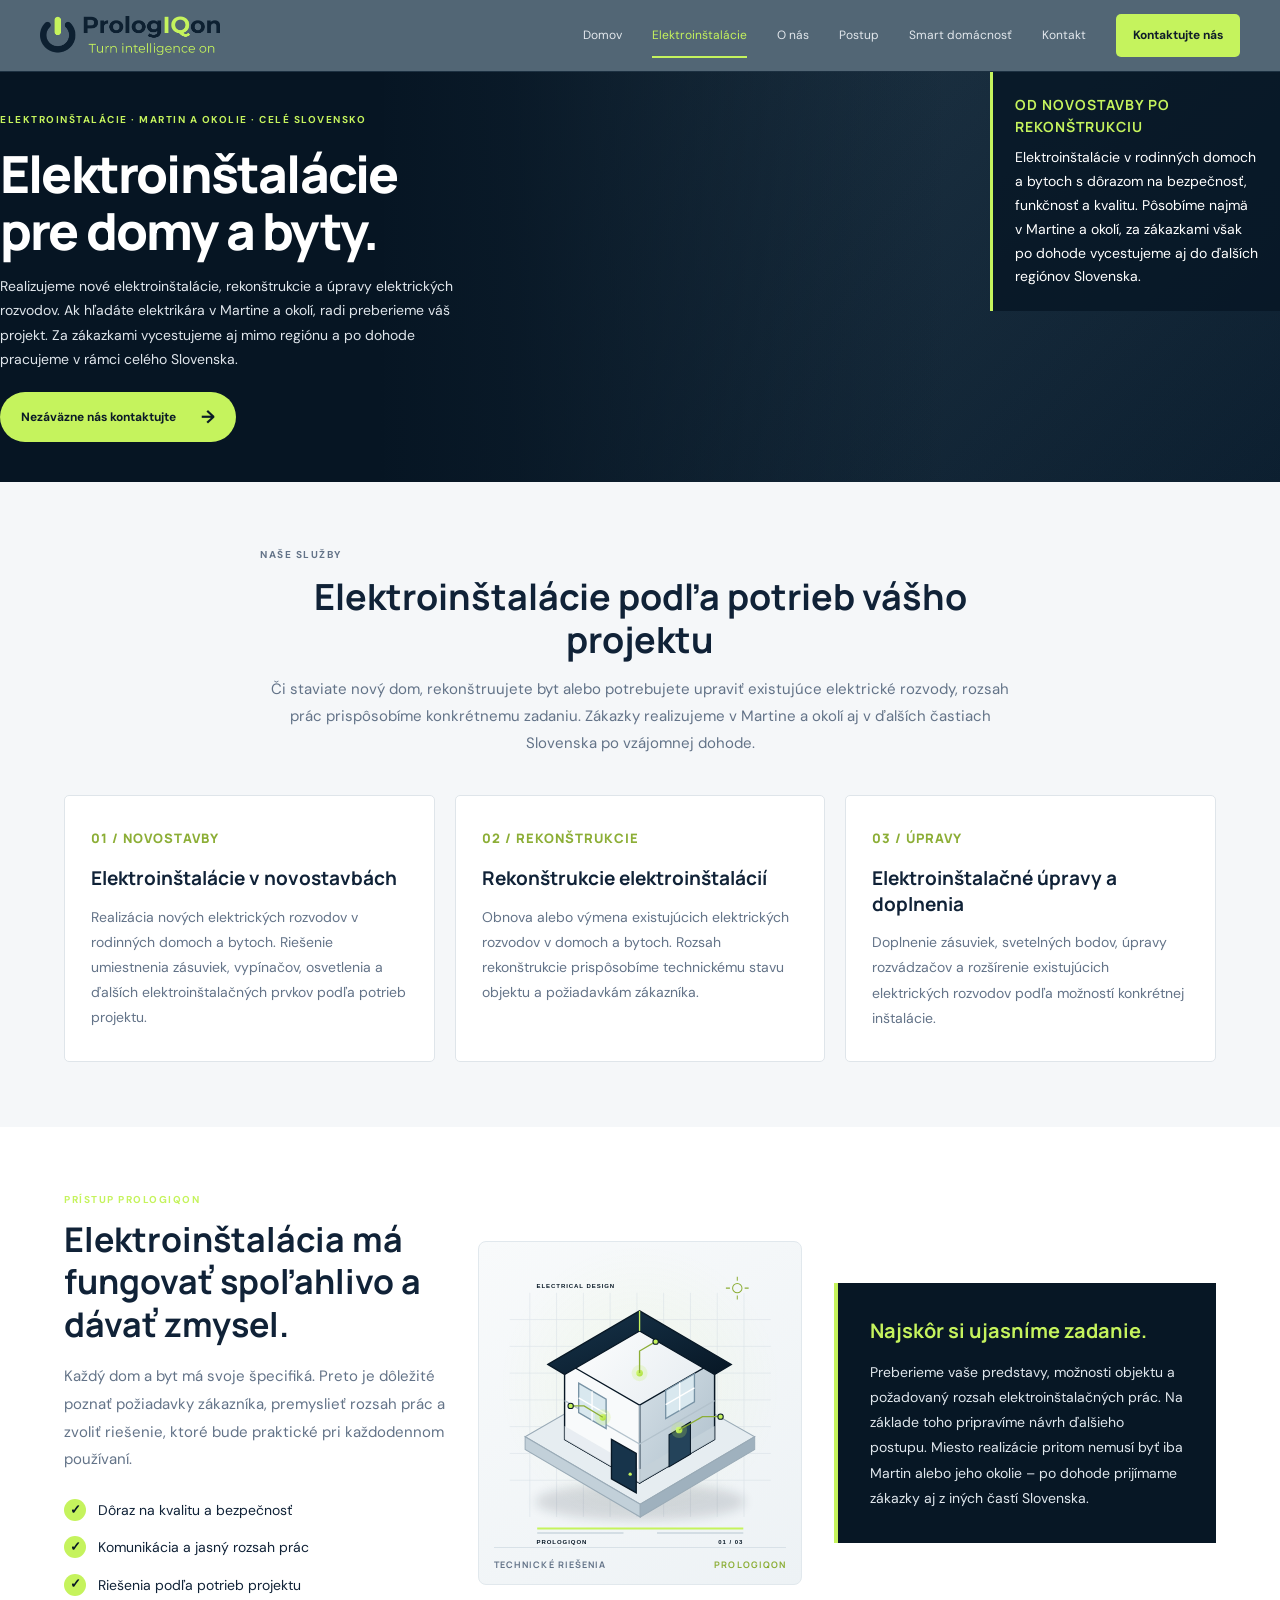
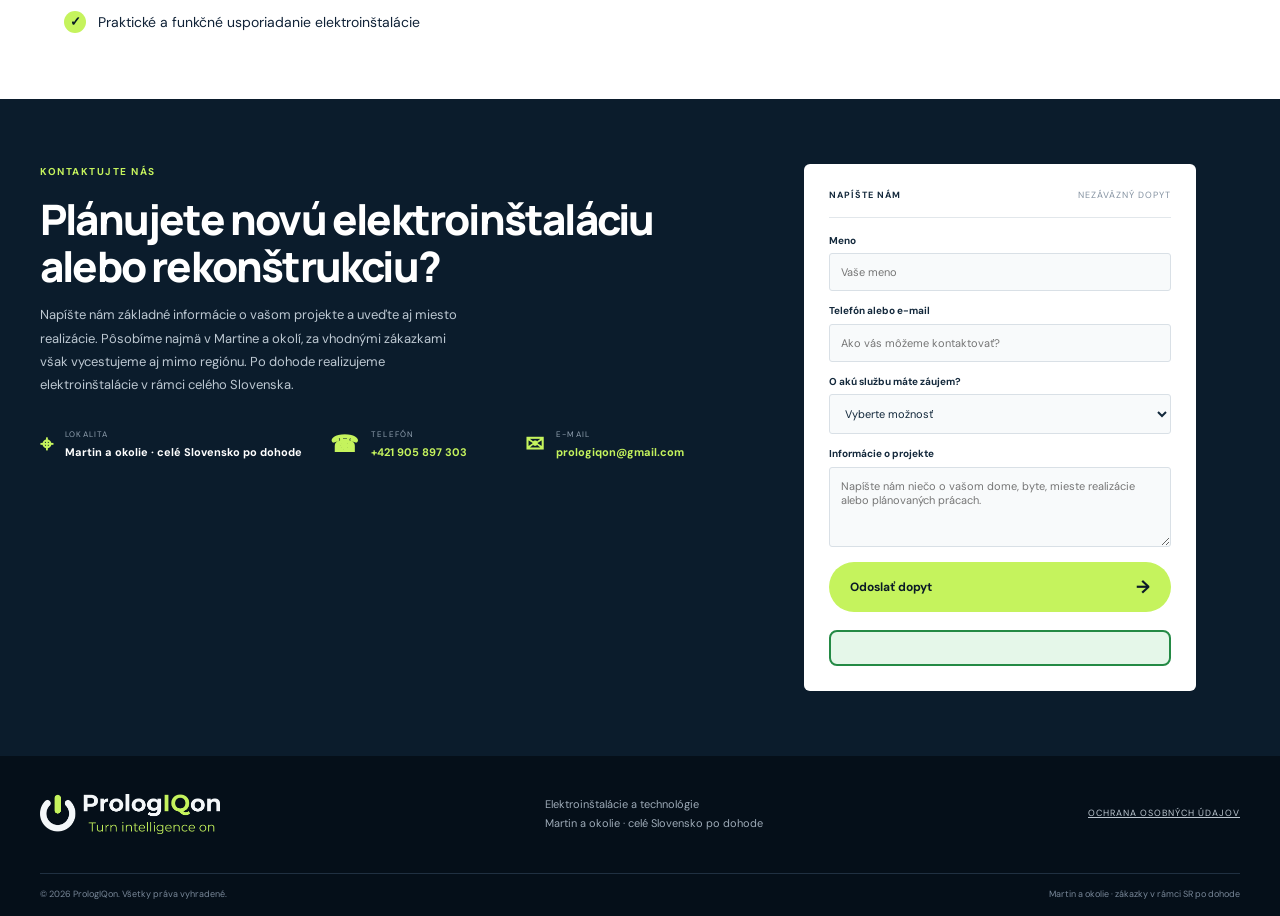
==== commit d5436e01: "Update elektroinstalacie.html" ====
--- a/elektroinstalacie.html
+++ b/elektroinstalacie.html
@@ -13,7 +13,7 @@
   <link rel="stylesheet" href="styles.css?v=2">
 
   <style>
-    /* HLAVIČKA – rovnaké rozmery ako na hlavnej stránke */
+    /* HLAVIČKA */
 
     .site-header .nav {
       width: min(1200px, calc(100% - 54px));
@@ -23,6 +23,7 @@
       align-items: center;
       justify-content: space-between;
     }
+
     .site-header .brand img {
       display: block;
       width: 180px;
@@ -49,7 +50,8 @@
       color: #101d2a;
       font-weight: 700;
     }
-    /* ŠPECIFICKÉ PRVKY STRÁNKY */
+
+    /* ÚVOD */
 
     .electro-hero .hero-photo {
       background:
@@ -67,6 +69,7 @@
       border-left: 3px solid #c5f35d;
       color: #fff;
     }
+
     .electro-hero .hero-side-card strong {
       display: block;
       margin-bottom: 9px;
@@ -83,10 +86,13 @@
       line-height: 1.7;
     }
 
+    /* SLUŽBY */
+
     .electro-services {
       padding: 65px 5%;
       background: #f5f7f9;
     }
+
     .electro-section-heading {
       max-width: 760px;
       margin: 0 auto 38px;
@@ -110,6 +116,7 @@
       font-size: 15px;
       line-height: 1.8;
     }
+
     .electro-card-grid {
       display: grid;
       grid-template-columns: repeat(3, 1fr);
@@ -124,6 +131,7 @@
       border: 1px solid #dfe5ea;
       border-radius: 5px;
     }
+
     .electro-card-number {
       display: inline-block;
       margin-bottom: 18px;
@@ -148,6 +156,9 @@
       font-size: 14px;
       line-height: 1.8;
     }
+
+    /* PRÍSTUP – TRI STĹPCE */
+
     .electro-approach {
       padding: 65px 5%;
       background: #fff;
@@ -155,10 +166,10 @@
 
     .electro-approach-inner {
       display: grid;
-      grid-template-columns: 1fr 1fr;
-      gap: 55px;
+      grid-template-columns: minmax(0, 1fr) minmax(220px, .85fr) minmax(0, 1fr);
+      gap: 32px;
       align-items: center;
-      max-width: 1100px;
+      max-width: 1240px;
       margin: 0 auto;
     }
 
@@ -169,6 +180,7 @@
       font-size: clamp(25px, 3vw, 34px);
       line-height: 1.25;
     }
+
     .electro-approach p {
       color: #637388;
       font-size: 15px;
@@ -190,6 +202,7 @@
       font-size: 14px;
       line-height: 1.6;
     }
+
     .electro-checklist li::before {
       content: "✓";
       position: absolute;
@@ -206,12 +219,63 @@
       font-weight: 800;
     }
 
+    /* TECHNICKÁ ILUSTRÁCIA */
+
+    .electro-visual {
+      position: relative;
+      display: flex;
+      align-items: center;
+      justify-content: center;
+      width: 100%;
+      min-width: 0;
+      padding: 14px;
+      overflow: hidden;
+      border: 1px solid #e1e8ed;
+      border-radius: 8px;
+      background:
+        radial-gradient(circle at 50% 42%, rgba(197,243,93,.09), transparent 55%),
+        linear-gradient(145deg, #f8fafb, #edf2f5);
+    }
+
+    .electro-visual svg {
+      display: block;
+      width: 100%;
+      height: auto;
+      max-width: 390px;
+    }
+
+    .electro-visual-caption {
+      position: absolute;
+      right: 15px;
+      bottom: 12px;
+      left: 15px;
+      display: flex;
+      align-items: center;
+      justify-content: space-between;
+      gap: 8px;
+      padding-top: 10px;
+      border-top: 1px solid #d8e1e7;
+      color: #637388;
+      font-family: Manrope, sans-serif;
+      font-size: 9px;
+      font-weight: 700;
+      letter-spacing: 1.1px;
+      text-transform: uppercase;
+    }
+
+    .electro-visual-caption span:last-child {
+      color: #8cae36;
+    }
+
+    /* PRAVÝ TEXT */
+
     .electro-highlight {
       padding: 32px;
       background: #071725;
       border-left: 4px solid #c5f35d;
       color: #fff;
     }
+
     .electro-highlight h3 {
       margin: 0 0 14px;
       color: #c5f35d;
@@ -226,6 +290,27 @@
       line-height: 1.8;
     }
 
+    /* RESPONZÍVNY DIZAJN */
+
+    @media (max-width: 1000px) {
+      .electro-approach-inner {
+        grid-template-columns: minmax(0, 1fr) minmax(210px, .8fr);
+        gap: 30px;
+      }
+
+      .electro-visual {
+        grid-column: 1 / -1;
+        grid-row: 2;
+        max-width: 500px;
+        margin: 0 auto;
+      }
+
+      .electro-highlight {
+        grid-column: 2;
+        grid-row: 1;
+      }
+    }
+
     @media (max-width: 850px) {
       .site-header .links {
         gap: 15px;
@@ -238,10 +323,6 @@
       .electro-card-grid {
         grid-template-columns: 1fr 1fr;
       }
-      .electro-approach-inner {
-        grid-template-columns: 1fr;
-        gap: 30px;
-      }
     }
 
     @media (max-width: 650px) {
@@ -263,11 +344,27 @@
         grid-template-columns: 1fr;
         gap: 14px;
       }
+
       .electro-card {
         padding: 25px 22px;
       }
 
+      .electro-approach-inner {
+        grid-template-columns: 1fr;
+        gap: 26px;
+      }
+
+      .electro-visual {
+        grid-column: auto;
+        grid-row: auto;
+        width: 100%;
+        max-width: 440px;
+        margin: 0 auto;
+      }
+
       .electro-highlight {
+        grid-column: auto;
+        grid-row: auto;
         padding: 25px;
       }
 
@@ -287,11 +384,13 @@
       <a href="index.html" class="brand">
         <img src="prologiqon%20logo%20final.png" alt="PrologIQon">
       </a>
+
       <button class="menu" type="button" aria-label="Otvoriť menu" aria-expanded="false">
         <i></i>
         <i></i>
         <i></i>
       </button>
+
       <nav class="links">
         <a href="index.html">Domov</a>
         <a href="#sluzby" class="active">Elektroinštalácie</a>
@@ -322,6 +421,7 @@
             Elektroinštalácie<br>
             pre domy a byty.
           </h1>
+
           <p>
             Realizujeme nové elektroinštalácie, rekonštrukcie a úpravy
             elektrických rozvodov. Ak hľadáte elektrikára v Martine
@@ -334,6 +434,7 @@
             <b>→</b>
           </a>
         </div>
+
         <div class="hero-side">
           <div class="electro-hero hero-side-card">
             <strong>Od novostavby po rekonštrukciu</strong>
@@ -366,6 +467,7 @@
       </div>
 
       <div class="electro-card-grid">
+
         <article class="electro-card">
           <span class="electro-card-number">01 / NOVOSTAVBY</span>
           <h3>Elektroinštalácie v novostavbách</h3>
@@ -376,6 +478,7 @@
             potrieb projektu.
           </p>
         </article>
+
         <article class="electro-card">
           <span class="electro-card-number">02 / REKONŠTRUKCIE</span>
           <h3>Rekonštrukcie elektroinštalácií</h3>
@@ -385,6 +488,7 @@
             technickému stavu objektu a požiadavkám zákazníka.
           </p>
         </article>
+
         <article class="electro-card">
           <span class="electro-card-number">03 / ÚPRAVY</span>
           <h3>Elektroinštalačné úpravy a doplnenia</h3>
@@ -403,6 +507,7 @@
     <section class="electro-approach">
       <div class="electro-approach-inner">
 
+        <!-- ĽAVÝ TEXT -->
         <div>
           <div class="eyebrow">PRÍSTUP PROLOGIQON</div>
 
@@ -414,6 +519,7 @@
             a zvoliť riešenie, ktoré bude praktické pri každodennom
             používaní.
           </p>
+
           <ul class="electro-checklist">
             <li>Dôraz na kvalitu a bezpečnosť</li>
             <li>Komunikácia a jasný rozsah prác</li>
@@ -421,6 +527,186 @@
             <li>Praktické a funkčné usporiadanie elektroinštalácie</li>
           </ul>
         </div>
+
+
+        <!-- TECHNICKÁ ILUSTRÁCIA – VLOŽENÁ PRIAMO DO HTML -->
+        <div class="electro-visual">
+
+          <svg viewBox="0 0 440 470" xmlns="http://www.w3.org/2000/svg"
+               role="img" aria-labelledby="electro-svg-title electro-svg-desc">
+
+            <title id="electro-svg-title">Technická vizualizácia elektroinštalácie domu</title>
+            <desc id="electro-svg-desc">
+              Izometrický technický nákres moderného rodinného domu
+              s naznačenými miestnosťami, osvetlením a technickými prvkami.
+            </desc>
+
+            <defs>
+              <linearGradient id="house-front" x1="0" y1="0" x2="1" y2="1">
+                <stop offset="0%" stop-color="#ffffff"/>
+                <stop offset="100%" stop-color="#dce5eb"/>
+              </linearGradient>
+
+              <linearGradient id="house-side" x1="0" y1="0" x2="1" y2="1">
+                <stop offset="0%" stop-color="#d5e0e7"/>
+                <stop offset="100%" stop-color="#aebfcb"/>
+              </linearGradient>
+
+              <linearGradient id="house-roof" x1="0" y1="0" x2="1" y2="1">
+                <stop offset="0%" stop-color="#17344b"/>
+                <stop offset="100%" stop-color="#071725"/>
+              </linearGradient>
+
+              <linearGradient id="lime-light" x1="0" y1="0" x2="1" y2="1">
+                <stop offset="0%" stop-color="#d9ff82"/>
+                <stop offset="100%" stop-color="#a8db36"/>
+              </linearGradient>
+
+              <filter id="house-shadow" x="-30%" y="-30%" width="160%" height="160%">
+                <feGaussianBlur stdDeviation="8"/>
+              </filter>
+            </defs>
+
+            <!-- Jemné technické pozadie -->
+            <g fill="none" stroke="#cbd6de" stroke-width="1" opacity=".55">
+              <path d="M25 95H415"/>
+              <path d="M25 135H415"/>
+              <path d="M25 175H415"/>
+              <path d="M25 215H415"/>
+              <path d="M25 255H415"/>
+              <path d="M25 295H415"/>
+              <path d="M25 335H415"/>
+              <path d="M55 55V390"/>
+              <path d="M95 55V390"/>
+              <path d="M135 55V390"/>
+              <path d="M175 55V390"/>
+              <path d="M215 55V390"/>
+              <path d="M255 55V390"/>
+              <path d="M295 55V390"/>
+              <path d="M335 55V390"/>
+              <path d="M375 55V390"/>
+            </g>
+
+            <!-- Tieň domu -->
+            <ellipse cx="220" cy="367" rx="157" ry="28"
+                     fill="#071725" opacity=".13" filter="url(#house-shadow)"/>
+
+            <!-- Základňa -->
+            <path d="M48 270L218 172L391 270L220 371Z"
+                  fill="#e6edf1" stroke="#9aabb7" stroke-width="1.5"/>
+
+            <path d="M48 270L220 371V390L48 289Z"
+                  fill="#c2d0d9" stroke="#9aabb7" stroke-width="1.5"/>
+
+            <path d="M220 371L391 270V289L220 390Z"
+                  fill="#9fb1be" stroke="#9aabb7" stroke-width="1.5"/>
+
+            <!-- Zadná stena -->
+            <path d="M107 158L219 94L331 158L331 274L219 339L107 274Z"
+                  fill="url(#house-front)" stroke="#071725" stroke-width="2"/>
+
+            <!-- Bočná stena -->
+            <path d="M219 339L331 274V158L219 223Z"
+                  fill="url(#house-side)" stroke="#071725" stroke-width="2"/>
+
+            <!-- Predná stena – ľavá časť -->
+            <path d="M107 158L219 223V339L107 274Z"
+                  fill="#f8fafb" stroke="#071725" stroke-width="2"/>
+
+            <!-- Strecha -->
+            <path d="M82 162L219 82L356 162L331 177L219 112L107 177Z"
+                  fill="url(#house-roof)" stroke="#071725" stroke-width="2"/>
+
+            <path d="M219 82V112" stroke="#c5f35d" stroke-width="2"/>
+
+            <!-- Rozdelenie miestností -->
+            <path d="M219 223V339" stroke="#8da1af" stroke-width="2"/>
+            <path d="M107 216L219 281L331 216"
+                  stroke="#b3c2cc" stroke-width="2" fill="none"/>
+
+            <!-- Podlahové plochy -->
+            <path d="M107 274L219 339L219 319L107 254Z"
+                  fill="#e7edf1" opacity=".9"/>
+            <path d="M219 339L331 274L331 254L219 319Z"
+                  fill="#c5d2da" opacity=".9"/>
+
+            <!-- Okno na ľavej stene -->
+            <path d="M128 190L169 214V258L128 234Z"
+                  fill="#d9e8ef" stroke="#7893a5" stroke-width="2"/>
+
+            <path d="M148 202V246M128 212L169 236"
+                  stroke="#ffffff" stroke-width="2"/>
+
+            <!-- Okno na pravej stene -->
+            <path d="M258 201L301 176V218L258 243Z"
+                  fill="#d9e8ef" stroke="#7893a5" stroke-width="2"/>
+
+            <path d="M279 189V231M258 222L301 197"
+                  stroke="#ffffff" stroke-width="2"/>
+
+            <!-- Vstupné dvere -->
+            <path d="M177 274L214 295V354L177 333Z"
+                  fill="#17344b" stroke="#071725" stroke-width="2"/>
+
+            <circle cx="205" cy="326" r="2.5" fill="#c5f35d"/>
+
+            <!-- Pravé dvere -->
+            <path d="M263 267L295 248V296L263 315Z"
+                  fill="#24435a" stroke="#071725" stroke-width="1.5"/>
+
+            <!-- Svetelné body -->
+            <g>
+              <circle cx="164" cy="241" r="12" fill="#c5f35d" opacity=".22"/>
+              <circle cx="164" cy="241" r="5" fill="url(#lime-light)"/>
+              <circle cx="278" cy="260" r="12" fill="#c5f35d" opacity=".22"/>
+              <circle cx="278" cy="260" r="5" fill="url(#lime-light)"/>
+              <circle cx="219" cy="175" r="12" fill="#c5f35d" opacity=".22"/>
+              <circle cx="219" cy="175" r="5" fill="url(#lime-light)"/>
+            </g>
+
+            <!-- Technické značky -->
+            <g fill="none" stroke="#8cae36" stroke-width="2">
+              <path d="M164 241L136 224L116 224"/>
+              <path d="M278 260L313 240L340 240"/>
+              <path d="M219 175L219 142L243 128"/>
+            </g>
+
+            <!-- Technické body -->
+            <g fill="#c5f35d" stroke="#071725" stroke-width="1.5">
+              <circle cx="116" cy="224" r="4"/>
+              <circle cx="340" cy="240" r="4"/>
+              <circle cx="243" cy="128" r="4"/>
+            </g>
+
+            <!-- Spodná technická línia -->
+            <path d="M66 407H374" stroke="#c5f35d" stroke-width="3"/>
+            <path d="M66 414H195" stroke="#b8c7d1" stroke-width="1.5"/>
+            <path d="M245 414H374" stroke="#b8c7d1" stroke-width="1.5"/>
+
+            <!-- Dekoratívne technické značky -->
+            <g fill="#071725" font-family="Arial, sans-serif" font-size="9"
+               font-weight="700" letter-spacing="1.4">
+              <text x="65" y="48">ELECTRICAL DESIGN</text>
+              <text x="65" y="430">PROLOGIQON</text>
+              <text x="374" y="430" text-anchor="end">01 / 03</text>
+            </g>
+
+            <g fill="none" stroke="#8cae36" stroke-width="1.5">
+              <circle cx="365" cy="48" r="7"/>
+              <path d="M365 37V31M365 65V59M354 48H348M382 48H376"/>
+            </g>
+
+          </svg>
+
+          <div class="electro-visual-caption">
+            <span>Technické riešenia</span>
+            <span>PrologIQon</span>
+          </div>
+
+        </div>
+
+
+        <!-- PRAVÝ TEXT -->
         <div class="electro-highlight">
           <h3>Najskôr si ujasníme zadanie.</h3>
           <p>
@@ -461,6 +747,7 @@
                 <strong>Martin a okolie · celé Slovensko po dohode</strong>
               </span>
             </div>
+
             <div>
               <b>☎</b>
               <span>
@@ -491,8 +778,10 @@
 
           <label for="name">Meno</label>
           <input type="text" id="name" name="name" placeholder="Vaše meno" required>
+
           <label for="reply">Telefón alebo e-mail</label>
           <input type="text" id="reply" name="reply" placeholder="Ako vás môžeme kontaktovať?" required>
+
           <label for="kind">O akú službu máte záujem?</label>
           <select id="kind" name="kind" required>
             <option value="">Vyberte možnosť</option>
@@ -501,6 +790,7 @@
             <option>Úpravy a doplnenia elektroinštalácie</option>
             <option>Iné</option>
           </select>
+
           <label for="message">Informácie o projekte</label>
           <textarea id="message" name="message" rows="4" placeholder="Napíšte nám niečo o vašom dome, byte, mieste realizácie alebo plánovaných prácach." required></textarea>
 
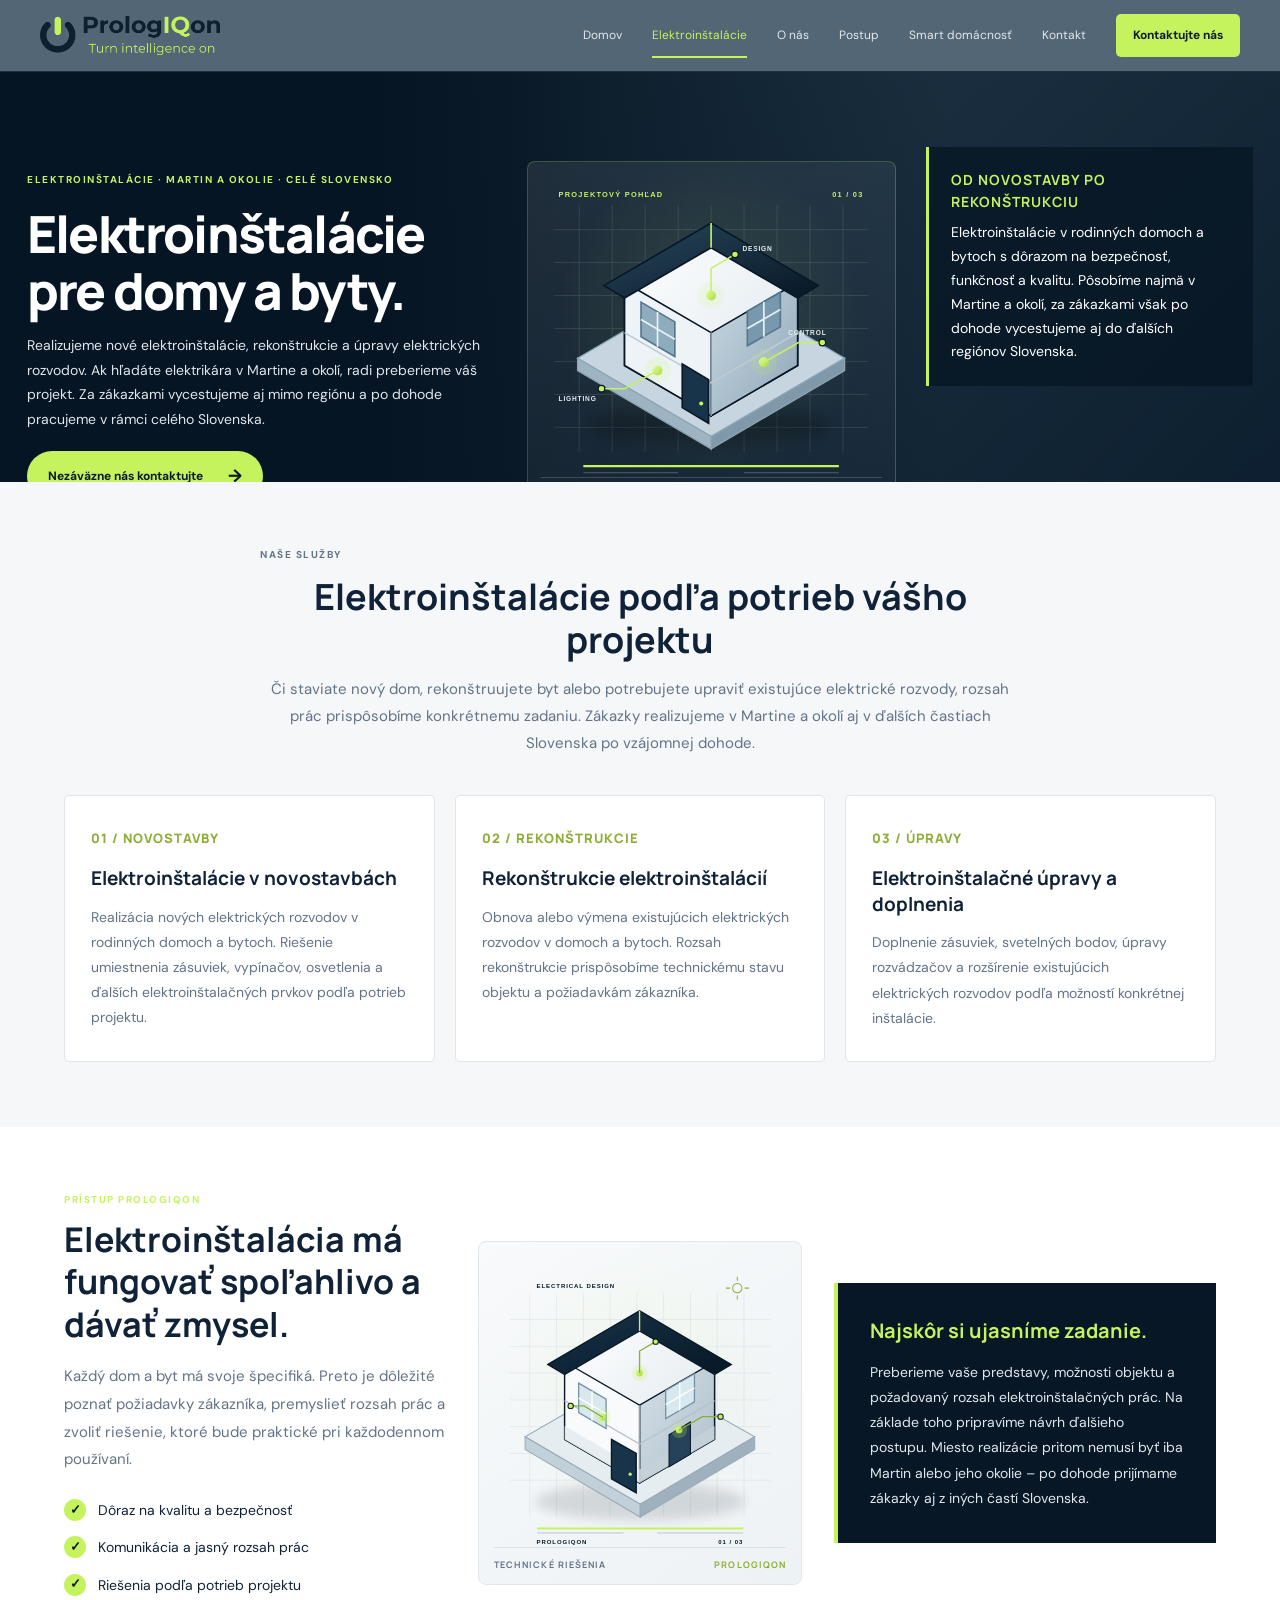
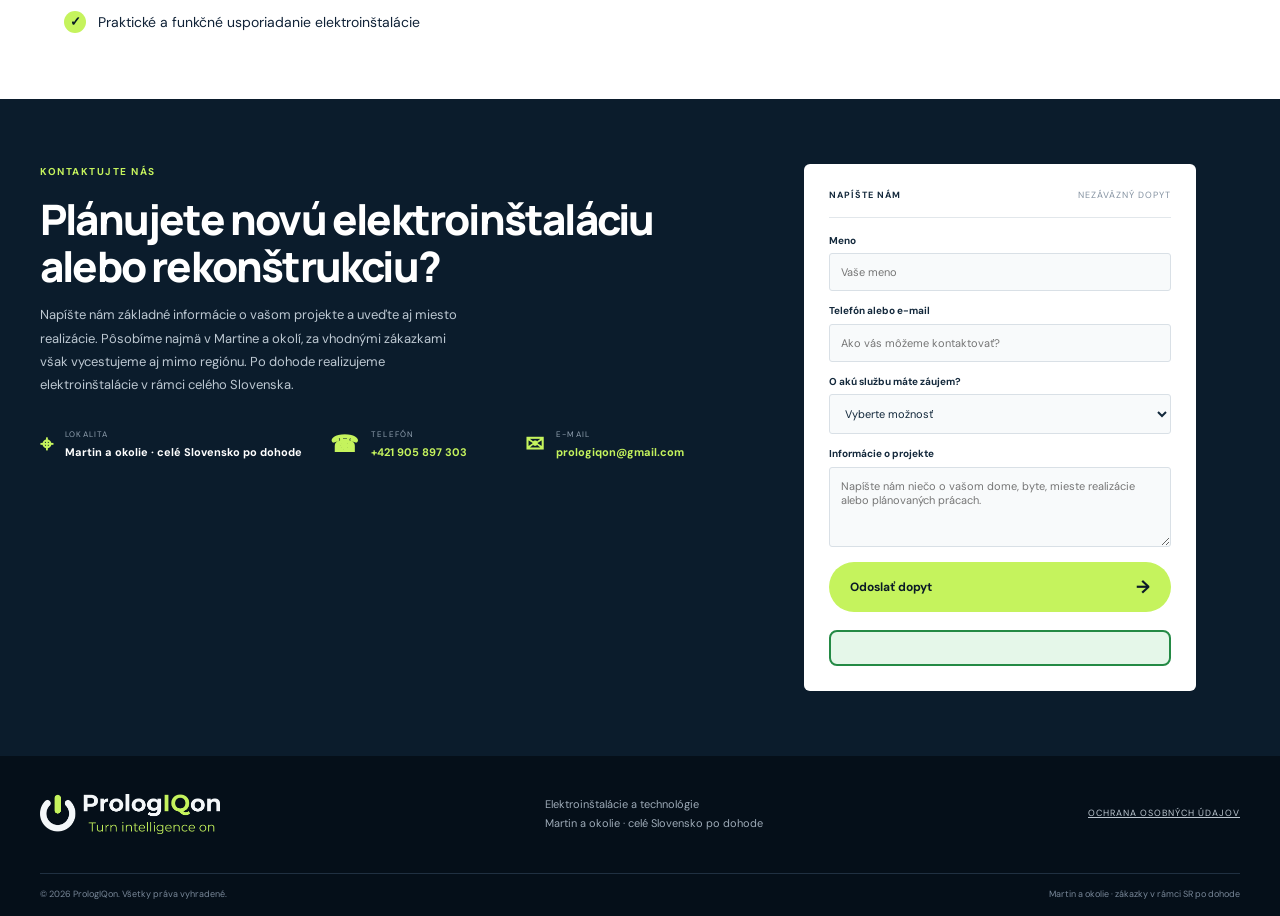
==== commit 4ba2706b: "Update elektroinstalacie.html" ====
--- a/elektroinstalacie.html
+++ b/elektroinstalacie.html
@@ -59,8 +59,78 @@
         linear-gradient(135deg, #263d4e, #0d2031);
     }
 
+    /* ÚVOD – TRI STĹPCE */
+
+    .electro-hero .hero-inner {
+      position: relative;
+      z-index: 2;
+      display: grid;
+      grid-template-columns: minmax(0, 1.15fr) minmax(230px, .9fr) minmax(0, .8fr);
+      align-items: center;
+      gap: 30px;
+      width: min(1240px, calc(100% - 54px));
+      max-width: 1240px;
+      margin: 0 auto;
+      padding: 75px 0;
+      box-sizing: border-box;
+    }
+
+    .electro-hero .hero-copy {
+      min-width: 0;
+    }
+
     .electro-hero .hero-side {
-      max-width: 290px;
+      max-width: none;
+      min-width: 0;
+    }
+
+    /* TECHNICKÁ ILUSTRÁCIA V ÚVODE */
+
+    .electro-hero-visual {
+      position: relative;
+      display: flex;
+      align-items: center;
+      justify-content: center;
+      width: 100%;
+      min-width: 0;
+      padding: 14px 10px;
+      overflow: hidden;
+      border: 1px solid rgba(197,243,93,.22);
+      border-radius: 8px;
+      background:
+        radial-gradient(circle at 50% 45%, rgba(197,243,93,.12), transparent 58%),
+        linear-gradient(145deg, rgba(255,255,255,.09), rgba(255,255,255,.025));
+      box-sizing: border-box;
+    }
+
+    .electro-hero-visual svg {
+      display: block;
+      width: 100%;
+      height: auto;
+      max-width: 390px;
+    }
+
+    .electro-hero-visual-caption {
+      position: absolute;
+      right: 13px;
+      bottom: 10px;
+      left: 13px;
+      display: flex;
+      align-items: center;
+      justify-content: space-between;
+      gap: 8px;
+      padding-top: 9px;
+      border-top: 1px solid rgba(255,255,255,.18);
+      color: rgba(255,255,255,.7);
+      font-family: Manrope, sans-serif;
+      font-size: 9px;
+      font-weight: 700;
+      letter-spacing: 1px;
+      text-transform: uppercase;
+    }
+
+    .electro-hero-visual-caption span:last-child {
+      color: #c5f35d;
     }
 
     .electro-hero .hero-side-card {
@@ -292,7 +362,29 @@
 
     /* RESPONZÍVNY DIZAJN */
 
-    @media (max-width: 1000px) {
+    @media (max-width: 1100px) {
+      .electro-hero .hero-inner {
+        grid-template-columns: minmax(0, 1fr) minmax(0, .85fr);
+        gap: 25px;
+      }
+
+      .electro-hero .hero-copy {
+        grid-column: 1;
+        grid-row: 1;
+      }
+
+      .electro-hero .hero-side {
+        grid-column: 2;
+        grid-row: 1;
+      }
+
+      .electro-hero-visual {
+        grid-column: 1 / -1;
+        grid-row: 2;
+        max-width: 480px;
+        margin: 0 auto;
+      }
+
       .electro-approach-inner {
         grid-template-columns: minmax(0, 1fr) minmax(210px, .8fr);
         gap: 30px;
@@ -333,6 +425,34 @@
       .site-header .brand img {
         width: 150px;
         max-height: 54px;
+      }
+
+      .electro-hero .hero-inner {
+        display: flex;
+        flex-direction: column;
+        align-items: stretch;
+        gap: 25px;
+        width: calc(100% - 34px);
+        padding: 55px 0;
+      }
+
+      .electro-hero .hero-copy,
+      .electro-hero-visual,
+      .electro-hero .hero-side {
+        width: 100%;
+        max-width: none;
+      }
+
+      .electro-hero-visual {
+        padding: 12px 10px;
+      }
+
+      .electro-hero-visual svg {
+        max-width: 340px;
+      }
+
+      .electro-hero .hero-side {
+        margin: 0;
       }
 
       .electro-services,
@@ -366,10 +486,6 @@
         grid-column: auto;
         grid-row: auto;
         padding: 25px;
-      }
-
-      .electro-hero .hero-side {
-        max-width: 100%;
       }
     }
   </style>
@@ -434,6 +550,169 @@
             <b>→</b>
           </a>
         </div>
+
+
+        <!-- TECHNICKÁ ILUSTRÁCIA V ÚVODE -->
+        <div class="electro-hero-visual">
+
+          <svg viewBox="0 0 420 390" xmlns="http://www.w3.org/2000/svg"
+               role="img" aria-labelledby="hero-electro-title hero-electro-desc">
+
+            <title id="hero-electro-title">Technický návrh elektroinštalácie domu</title>
+            <desc id="hero-electro-desc">
+              Architektonická izometrická ilustrácia moderného domu
+              s technickými značkami, svetelnými bodmi a pôdorysnými prvkami.
+            </desc>
+
+            <defs>
+              <linearGradient id="hero-house-front" x1="0" y1="0" x2="1" y2="1">
+                <stop offset="0%" stop-color="#ffffff"/>
+                <stop offset="100%" stop-color="#dce6ed"/>
+              </linearGradient>
+
+              <linearGradient id="hero-house-side" x1="0" y1="0" x2="1" y2="1">
+                <stop offset="0%" stop-color="#c9d8e2"/>
+                <stop offset="100%" stop-color="#8fa7b8"/>
+              </linearGradient>
+
+              <linearGradient id="hero-house-roof" x1="0" y1="0" x2="1" y2="1">
+                <stop offset="0%" stop-color="#29485e"/>
+                <stop offset="100%" stop-color="#071725"/>
+              </linearGradient>
+
+              <linearGradient id="hero-lime" x1="0" y1="0" x2="1" y2="1">
+                <stop offset="0%" stop-color="#e1ff9b"/>
+                <stop offset="100%" stop-color="#a9dc3b"/>
+              </linearGradient>
+
+              <filter id="hero-shadow" x="-30%" y="-30%" width="160%" height="160%">
+                <feGaussianBlur stdDeviation="9"/>
+              </filter>
+            </defs>
+
+            <!-- Technická mriežka -->
+            <g fill="none" stroke="#ffffff" stroke-width="1" opacity=".12">
+              <path d="M20 65H400M20 105H400M20 145H400M20 185H400M20 225H400M20 265H400M20 305H400"/>
+              <path d="M50 35V335M90 35V335M130 35V335M170 35V335M210 35V335M250 35V335M290 35V335M330 35V335M370 35V335"/>
+            </g>
+
+            <!-- Technické označenie -->
+            <g fill="#c5f35d" font-family="Arial, sans-serif" font-size="9"
+               font-weight="700" letter-spacing="1.5">
+              <text x="25" y="25">PROJEKTOVÝ POHĽAD</text>
+              <text x="395" y="25" text-anchor="end">01 / 03</text>
+            </g>
+
+            <!-- Tieň -->
+            <ellipse cx="210" cy="302" rx="145" ry="23"
+                     fill="#000000" opacity=".24" filter="url(#hero-shadow)"/>
+
+            <!-- Základňa domu -->
+            <path d="M48 221L210 126L372 221L210 316Z"
+                  fill="#c6d5df" stroke="#8da5b5" stroke-width="1.5"/>
+
+            <path d="M48 221L210 316V331L48 236Z"
+                  fill="#9fb4c2" stroke="#8da5b5" stroke-width="1.5"/>
+
+            <path d="M210 316L372 221V236L210 331Z"
+                  fill="#8099aa" stroke="#8da5b5" stroke-width="1.5"/>
+
+            <!-- Zadná stena -->
+            <path d="M105 129L210 68L315 129V230L210 291L105 230Z"
+                  fill="url(#hero-house-front)" stroke="#071725" stroke-width="2"/>
+
+            <!-- Ľavá stena -->
+            <path d="M105 129L210 190V291L105 230Z"
+                  fill="#edf3f6" stroke="#071725" stroke-width="2"/>
+
+            <!-- Pravá stena -->
+            <path d="M210 190L315 129V230L210 291Z"
+                  fill="url(#hero-house-side)" stroke="#071725" stroke-width="2"/>
+
+            <!-- Strecha -->
+            <path d="M80 133L210 57L340 133L315 148L210 87L105 148Z"
+                  fill="url(#hero-house-roof)" stroke="#071725" stroke-width="2"/>
+
+            <path d="M210 57V87" stroke="#c5f35d" stroke-width="2"/>
+
+            <!-- Rozdelenie interiéru -->
+            <path d="M210 190V291" stroke="#91a6b5" stroke-width="2"/>
+            <path d="M105 190L210 251L315 190"
+                  fill="none" stroke="#bdcbd4" stroke-width="2"/>
+
+            <!-- Ľavé okno -->
+            <path d="M125 153L166 177V219L125 195Z"
+                  fill="#8eacbd" stroke="#55778d" stroke-width="2"/>
+
+            <path d="M145 165V207M125 174L166 198"
+                  stroke="#eaf3f7" stroke-width="2"/>
+
+            <!-- Pravé okno -->
+            <path d="M254 164L294 141V183L254 206Z"
+                  fill="#7899ad" stroke="#55778d" stroke-width="2"/>
+
+            <path d="M274 153V195M254 185L294 162"
+                  stroke="#eaf3f7" stroke-width="2"/>
+
+            <!-- Vstupné dvere -->
+            <path d="M175 228L207 247V300L175 281Z"
+                  fill="#17344b" stroke="#071725" stroke-width="2"/>
+
+            <circle cx="198" cy="276" r="2.5" fill="#c5f35d"/>
+
+            <!-- Svetelné body -->
+            <g>
+              <circle cx="145" cy="236" r="16" fill="#c5f35d" opacity=".12"/>
+              <circle cx="145" cy="236" r="6" fill="url(#hero-lime)"/>
+
+              <circle cx="274" cy="226" r="16" fill="#c5f35d" opacity=".12"/>
+              <circle cx="274" cy="226" r="6" fill="url(#hero-lime)"/>
+
+              <circle cx="210" cy="145" r="16" fill="#c5f35d" opacity=".12"/>
+              <circle cx="210" cy="145" r="6" fill="url(#hero-lime)"/>
+            </g>
+
+            <!-- Technické značky -->
+            <g fill="none" stroke="#c5f35d" stroke-width="1.8">
+              <path d="M145 236L105 258H77"/>
+              <path d="M274 226L316 202H345"/>
+              <path d="M210 145V112L239 95"/>
+            </g>
+
+            <g fill="#c5f35d" stroke="#071725" stroke-width="1.5">
+              <circle cx="77" cy="258" r="4"/>
+              <circle cx="345" cy="202" r="4"/>
+              <circle cx="239" cy="95" r="4"/>
+            </g>
+
+            <!-- Technické popisky -->
+            <g fill="#e5edf2" font-family="Arial, sans-serif"
+               font-size="8" font-weight="700" letter-spacing="1">
+              <text x="25" y="273">LIGHTING</text>
+              <text x="350" y="193" text-anchor="end">CONTROL</text>
+              <text x="248" y="91">DESIGN</text>
+            </g>
+
+            <!-- Spodná technická línia -->
+            <path d="M55 352H365" stroke="#c5f35d" stroke-width="2.5"/>
+            <path d="M55 360H170M250 360H365"
+                  stroke="#ffffff" stroke-width="1" opacity=".3"/>
+
+            <g fill="#ffffff" font-family="Arial, sans-serif"
+               font-size="9" font-weight="700" letter-spacing="1.5">
+              <text x="55" y="379">PROLOGIQON</text>
+              <text x="365" y="379" text-anchor="end" opacity=".65">ELECTRICAL DESIGN</text>
+            </g>
+
+          </svg>
+
+          <div class="electro-hero-visual-caption">
+            <span>Technické riešenia</span>
+            <span>PrologIQon</span>
+          </div>
+
+        </div>
+
 
         <div class="hero-side">
           <div class="electro-hero hero-side-card">
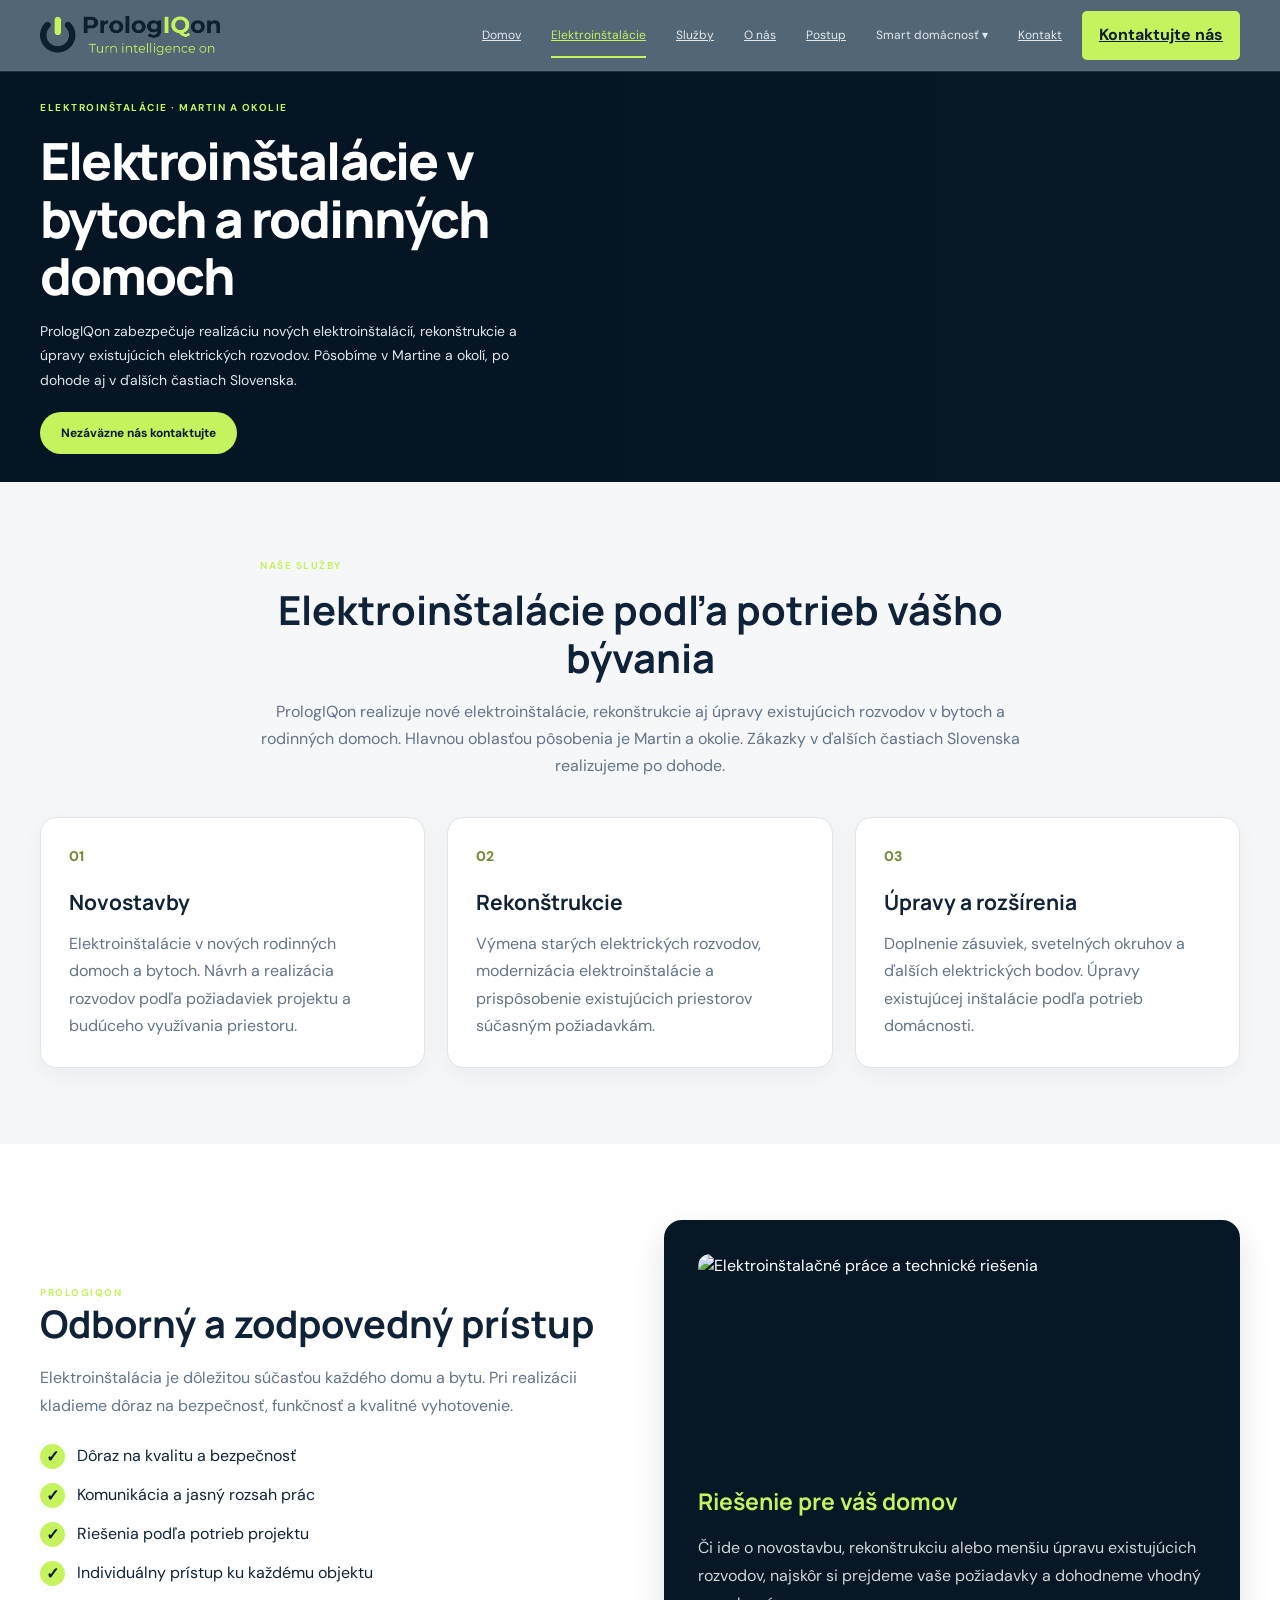
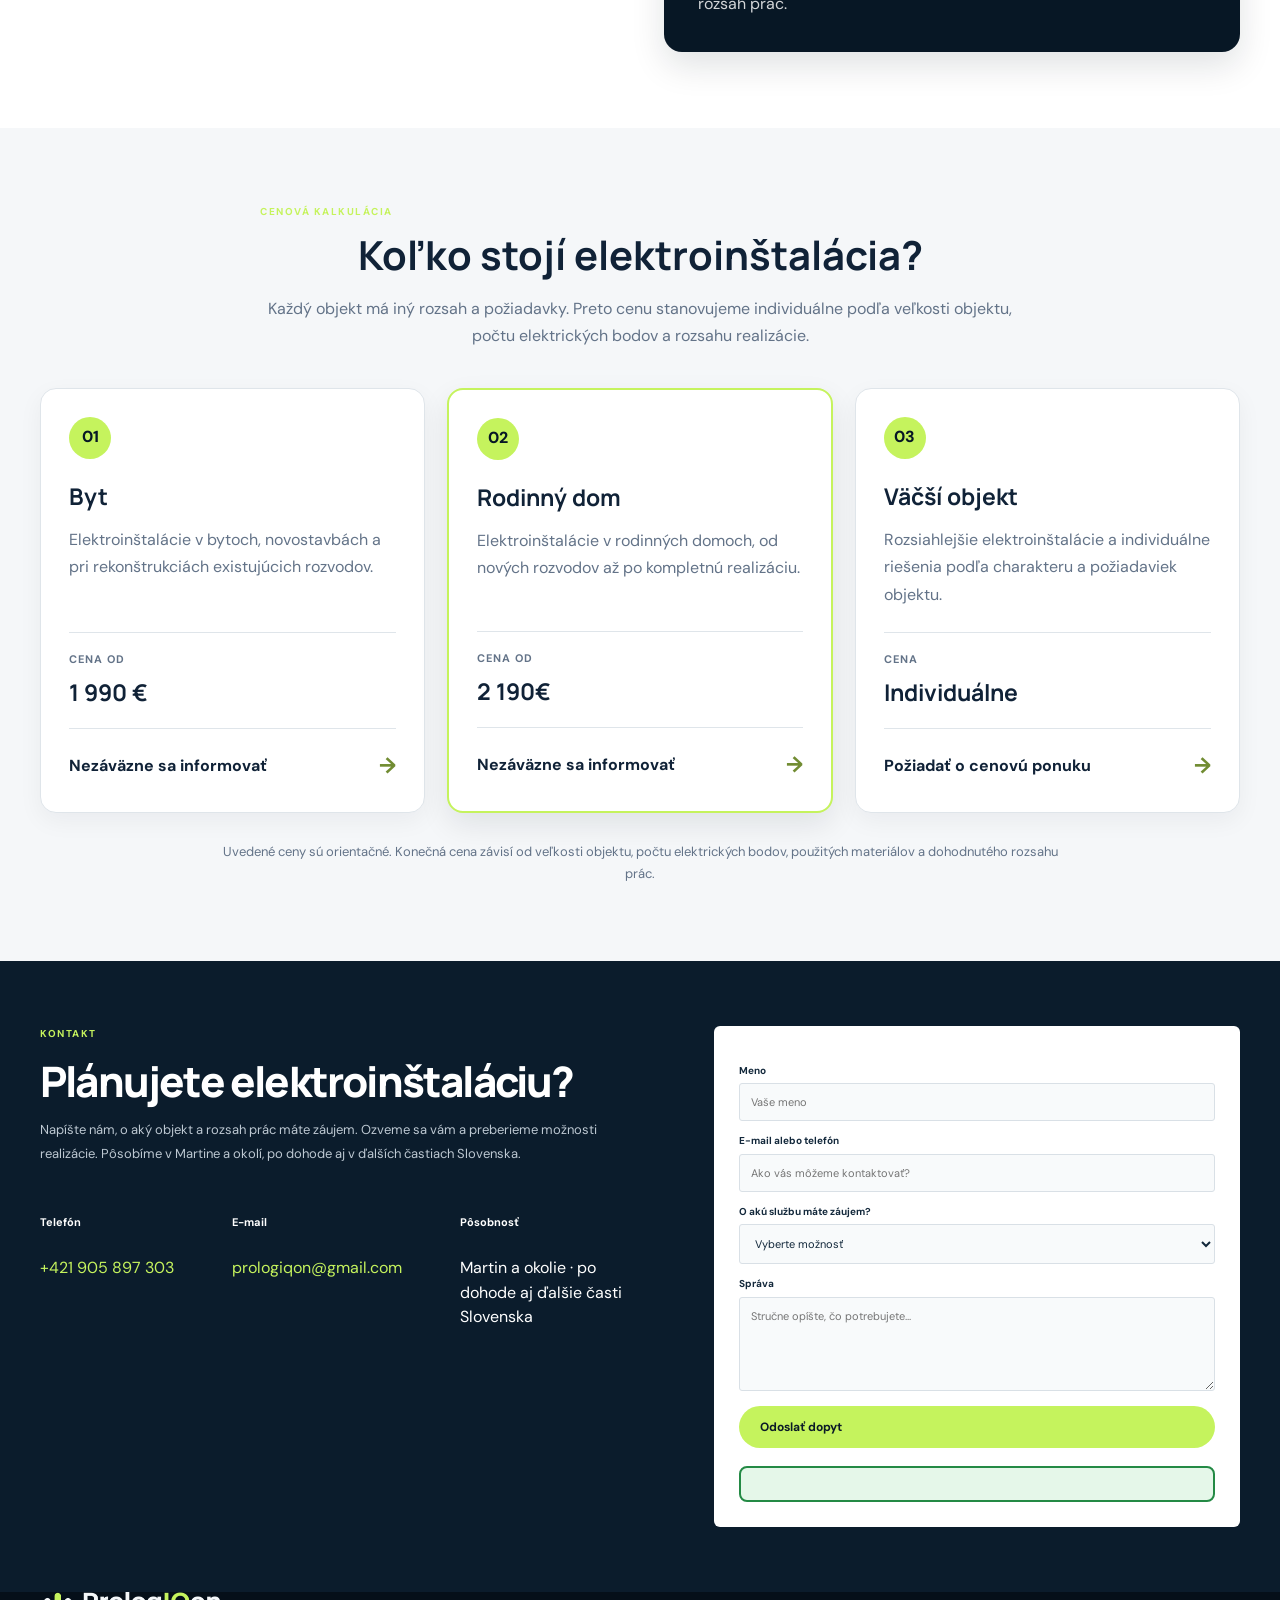
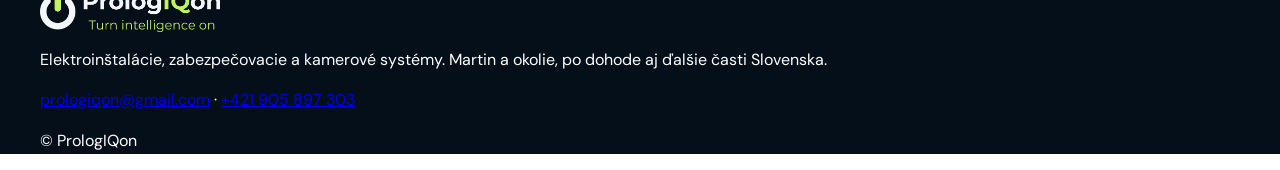
==== commit bca658d1: "Update elektroinstalacie.html" ====
--- a/elektroinstalacie.html
+++ b/elektroinstalacie.html
@@ -6,1114 +6,761 @@
   <meta name="viewport" content="width=device-width, initial-scale=1.0">
   <meta name="theme-color" content="#071725">
 
-  <title>Elektroinštalácie Martin a okolie | PrologIQon</title>
-
-  <meta name="description" content="Elektrikár Martin a okolie – nové elektroinštalácie, rekonštrukcie a úpravy rozvodov. Po dohode realizujeme zákazky aj v ďalších častiach Slovenska.">
-  <link rel="icon" href="https://prologiqon.sk/favicon-32x32.png?v=2">
+  <title>Elektroinštalácie v bytoch a domoch | PrologIQon</title>
+
+  <meta name="description" content="PrologIQon realizuje elektroinštalácie v rodinných domoch a bytoch – nové rozvody, rekonštrukcie a úpravy. Martin a okolie, po dohode aj ďalšie časti Slovenska.">
+
   <link rel="stylesheet" href="styles.css?v=2">
 
   <style>
-    /* HLAVIČKA */
-
-    .site-header .nav {
-      width: min(1200px, calc(100% - 54px));
-      margin: auto;
-      height: 100%;
-      display: flex;
-      align-items: center;
-      justify-content: space-between;
-    }
-
-    .site-header .brand img {
+    /* ROZBAĽOVACIA PONUKA SMART DOMÁCNOSŤ */
+    .electro-page .smart-nav-dropdown { position: relative; }
+
+    .electro-page .smart-nav-toggle {
+      appearance: none;
+      -webkit-appearance: none;
+      display: inline-block;
+      margin: 0;
+      padding: 0;
+      border: 0;
+      background: transparent;
+      color: #e3e8ed;
+      font: inherit;
+      text-decoration: none;
+      white-space: nowrap;
+      cursor: pointer;
+    }
+
+    .electro-page .smart-nav-toggle::after {
+      content: " ▾";
+      font-size: 12px;
+    }
+
+    .electro-page .smart-nav-toggle[aria-expanded="true"]::after {
+      content: " ▴";
+    }
+
+    .electro-page .smart-nav-submenu {
+      display: none;
+      position: absolute;
+      top: 100%;
+      left: 0;
+      z-index: 10000;
+      min-width: 245px;
+      padding: 8px;
+      margin-top: 10px;
+      background: #0d2031;
+      border: 1px solid rgba(197, 243, 93, 0.35);
+      border-radius: 8px;
+      box-shadow: 0 10px 25px rgba(0, 0, 0, 0.25);
+      flex-direction: column;
+      gap: 2px;
+    }
+
+    .electro-page .smart-nav-submenu[hidden] { display: none !important; }
+    .electro-page .smart-nav-submenu:not([hidden]) { display: flex; }
+
+    .electro-page .smart-nav-submenu a {
       display: block;
-      width: 180px;
-      height: auto;
-      max-height: 58px;
-      object-fit: contain;
-    }
-
-    .site-header .links {
-      display: flex;
-      align-items: center;
-      gap: 30px;
-      font-size: 12px;
-    }
-
-    .site-header .links a {
+      padding: 11px 13px;
+      color: #ffffff;
       text-decoration: none;
-    }
-
-    .site-header .links .nav-call {
-      padding: 12px 17px;
+      font-size: 14px;
+      line-height: 1.4;
       border-radius: 5px;
-      background: #c5f35d;
-      color: #101d2a;
-      font-weight: 700;
-    }
-
-    /* ÚVOD */
-
-    .electro-hero .hero-photo {
+      white-space: nowrap;
+    }
+
+    .electro-page .smart-nav-submenu a:hover,
+    .electro-page .smart-nav-submenu a:focus {
+      background: rgba(197, 243, 93, 0.12);
+      color: #C5F35D;
+    }
+
+    @media (max-width: 768px) {
+      .electro-page .smart-nav-dropdown { width: 100%; }
+
+      .electro-page .smart-nav-toggle {
+        display: block;
+        width: 100%;
+        padding: 12px 0;
+        text-align: left;
+      }
+
+      .electro-page .smart-nav-submenu {
+        position: static;
+        min-width: 0;
+        width: 100%;
+        margin-top: 0;
+        margin-bottom: 8px;
+        box-sizing: border-box;
+        box-shadow: none;
+      }
+
+      .electro-page .smart-nav-submenu a { white-space: normal; }
+    }
+
+    /* ZAROVNANIE HORNÉHO MENU – IBA TÁTO STRÁNKA */
+    @media (min-width: 801px) {
+      .electro-page .site-header .nav {
+        display: flex;
+        align-items: center;
+      }
+
+      .electro-page .site-header .links {
+        margin-left: auto;
+        margin-right: 20px;
+      }
+
+      .electro-page .site-header .nav-call {
+        flex-shrink: 0;
+      }
+    }
+
+    /* HORNÁ FOTOGRAFIA – ODLIŠNÁ OD SPODNEJ */
+    .electro-page .hero-photo {
       background:
-        linear-gradient(90deg, rgba(7,23,37,.18), rgba(7,23,37,.08)),
-        linear-gradient(135deg, #263d4e, #0d2031);
-    }
-
-    /* ÚVOD – TRI STĹPCE */
-
-    .electro-hero .hero-inner {
+        linear-gradient(90deg, rgba(7,23,37,.88) 0%, rgba(7,23,37,.70) 42%, rgba(7,23,37,.38) 100%),
+        url("https://images.unsplash.com/photo-1621905251918-48416bd8575a?auto=format&fit=crop&w=2000&q=85");
+      background-size: cover;
+      background-position: center center;
+    }
+
+    .electro-page .hero-inner {
       position: relative;
       z-index: 2;
+    }
+
+    .electro-page .electro-section {
+      padding: 76px 0;
+    }
+
+    .electro-page .electro-section-heading {
+      max-width: 760px;
+      margin: 0 auto 38px;
+      text-align: center;
+    }
+
+    .electro-page .electro-section-heading .eyebrow {
+      margin-bottom: 12px;
+    }
+
+    .electro-page .electro-section-heading h2 {
+      margin: 0 0 16px;
+      color: var(--ink);
+      font-family: Manrope, sans-serif;
+      font-size: clamp(28px, 4vw, 40px);
+      line-height: 1.2;
+    }
+
+    .electro-page .electro-section-heading p {
+      color: var(--muted);
+      line-height: 1.7;
+      margin: 0;
+    }
+
+    .electro-page .electro-services {
+      background: var(--pale);
+    }
+
+    .electro-page .electro-services-grid {
       display: grid;
-      grid-template-columns: minmax(0, 1.15fr) minmax(230px, .9fr) minmax(0, .8fr);
+      grid-template-columns: repeat(3, 1fr);
+      gap: 22px;
+    }
+
+    .electro-page .electro-service-card {
+      background: #fff;
+      border: 1px solid var(--line);
+      border-radius: 16px;
+      padding: 28px;
+      box-shadow: 0 8px 24px rgba(7,23,37,.05);
+    }
+
+    .electro-page .electro-service-number {
+      color: #718c32;
+      font-weight: 800;
+      font-size: 14px;
+      margin-bottom: 18px;
+    }
+
+    .electro-page .electro-service-card h3 {
+      color: var(--ink);
+      font-family: Manrope, sans-serif;
+      font-size: 21px;
+      margin: 0 0 12px;
+    }
+
+    .electro-page .electro-service-card p {
+      color: var(--muted);
+      line-height: 1.7;
+      margin: 0;
+    }
+
+    .electro-page .electro-approach {
+      background: #fff;
+    }
+
+    .electro-page .electro-approach-grid {
+      display: grid;
+      grid-template-columns: 1fr 1fr;
+      gap: 48px;
       align-items: center;
-      gap: 30px;
-      width: min(1240px, calc(100% - 54px));
-      max-width: 1240px;
-      margin: 0 auto;
-      padding: 75px 0;
-      box-sizing: border-box;
-    }
-
-    .electro-hero .hero-copy {
-      min-width: 0;
-    }
-
-    .electro-hero .hero-side {
-      max-width: none;
-      min-width: 0;
-    }
-
-    /* TECHNICKÁ ILUSTRÁCIA V ÚVODE */
-
-    .electro-hero-visual {
-      position: relative;
+    }
+
+    .electro-page .electro-approach h2 {
+      color: var(--ink);
+      font-family: Manrope, sans-serif;
+      font-size: clamp(27px, 4vw, 38px);
+      line-height: 1.2;
+      margin: 0 0 18px;
+    }
+
+    .electro-page .electro-approach p {
+      color: var(--muted);
+      line-height: 1.75;
+    }
+
+    .electro-page .electro-checklist {
+      list-style: none;
+      padding: 0;
+      margin: 24px 0 0;
+      display: grid;
+      gap: 14px;
+    }
+
+    .electro-page .electro-checklist li {
+      display: flex;
+      align-items: flex-start;
+      gap: 12px;
+      color: var(--ink);
+      line-height: 1.5;
+    }
+
+    .electro-page .electro-checklist li::before {
+      content: "✓";
+      display: inline-flex;
+      flex: 0 0 25px;
+      width: 25px;
+      height: 25px;
+      align-items: center;
+      justify-content: center;
+      border-radius: 50%;
+      background: var(--lime);
+      color: var(--navy);
+      font-weight: 800;
+    }
+
+    .electro-page .electro-approach-highlight {
+      background: var(--navy);
+      color: #fff;
+      padding: 34px;
+      border-radius: 18px;
+      box-shadow: 0 14px 34px rgba(7,23,37,.12);
+    }
+
+    /* SPODNÁ FOTOGRAFIA – INÝ ZÁBER AKO V HLAVIČKE */
+    .electro-page .electro-approach-image {
+      display: block;
+      width: 100%;
+      height: 205px;
+      object-fit: cover;
+      object-position: center;
+      border-radius: 12px;
+      margin-bottom: 25px;
+    }
+
+    .electro-page .electro-approach-highlight h3 {
+      color: var(--lime);
+      font-family: Manrope, sans-serif;
+      font-size: 23px;
+      margin: 0 0 14px;
+    }
+
+    .electro-page .electro-approach-highlight p {
+      color: rgba(255,255,255,.82);
+      margin: 0;
+    }
+
+    /* ORIENTAČNÉ CENY */
+    .electro-page .electro-pricing {
+      padding: 76px 0;
+      background: var(--pale);
+    }
+
+    .electro-page .electro-pricing-grid {
+      display: grid;
+      grid-template-columns: repeat(3, 1fr);
+      gap: 22px;
+      align-items: stretch;
+    }
+
+    .electro-page .electro-price-card {
+      display: flex;
+      flex-direction: column;
+      background: #fff;
+      border: 1px solid var(--line);
+      border-radius: 16px;
+      padding: 28px;
+      box-shadow: 0 8px 24px rgba(7,23,37,.05);
+    }
+
+    .electro-page .electro-price-card.featured {
+      border: 2px solid var(--lime);
+      box-shadow: 0 12px 30px rgba(7,23,37,.09);
+    }
+
+    .electro-page .electro-price-icon {
       display: flex;
       align-items: center;
       justify-content: center;
-      width: 100%;
-      min-width: 0;
-      padding: 14px 10px;
-      overflow: hidden;
-      border: 1px solid rgba(197,243,93,.22);
-      border-radius: 8px;
-      background:
-        radial-gradient(circle at 50% 45%, rgba(197,243,93,.12), transparent 58%),
-        linear-gradient(145deg, rgba(255,255,255,.09), rgba(255,255,255,.025));
-      box-sizing: border-box;
-    }
-
-    .electro-hero-visual svg {
+      width: 42px;
+      height: 42px;
+      border-radius: 50%;
+      background: var(--lime);
+      color: var(--navy);
+      font-weight: 800;
+      margin-bottom: 20px;
+    }
+
+    .electro-page .electro-price-card h3 {
+      color: var(--ink);
+      font-family: Manrope, sans-serif;
+      font-size: 23px;
+      margin: 0 0 12px;
+    }
+
+    .electro-page .electro-price-card > p {
+      color: var(--muted);
+      line-height: 1.7;
+      margin: 0 0 24px;
+      flex: 1;
+    }
+
+    .electro-page .electro-price {
+      padding: 18px 0;
+      border-top: 1px solid var(--line);
+      border-bottom: 1px solid var(--line);
+      margin-bottom: 20px;
+    }
+
+    .electro-page .electro-price small {
       display: block;
-      width: 100%;
-      height: auto;
-      max-width: 390px;
-    }
-
-    .electro-hero-visual-caption {
-      position: absolute;
-      right: 13px;
-      bottom: 10px;
-      left: 13px;
-      display: flex;
+      color: var(--muted);
+      font-size: 11px;
+      font-weight: 700;
+      letter-spacing: 1px;
+      margin-bottom: 7px;
+    }
+
+    .electro-page .electro-price strong {
+      display: block;
+      color: var(--ink);
+      font-family: Manrope, sans-serif;
+      font-size: 23px;
+    }
+
+    .electro-page .electro-price-link {
+      display: inline-flex;
       align-items: center;
       justify-content: space-between;
-      gap: 8px;
-      padding-top: 9px;
-      border-top: 1px solid rgba(255,255,255,.18);
-      color: rgba(255,255,255,.7);
-      font-family: Manrope, sans-serif;
-      font-size: 9px;
+      gap: 12px;
+      color: var(--ink);
       font-weight: 700;
-      letter-spacing: 1px;
-      text-transform: uppercase;
-    }
-
-    .electro-hero-visual-caption span:last-child {
-      color: #c5f35d;
-    }
-
-    .electro-hero .hero-side-card {
-      padding: 22px;
-      background: rgba(7,23,37,.82);
-      border-left: 3px solid #c5f35d;
-      color: #fff;
-    }
-
-    .electro-hero .hero-side-card strong {
-      display: block;
-      margin-bottom: 9px;
-      color: #c5f35d;
-      font-family: Manrope, sans-serif;
-      font-size: 14px;
-      letter-spacing: 1px;
-      text-transform: uppercase;
-    }
-
-    .electro-hero .hero-side-card span {
-      display: block;
-      font-size: 14px;
+      text-decoration: none;
+    }
+
+    .electro-page .electro-price-link span {
+      color: #718c32;
+      font-size: 22px;
+    }
+
+    .electro-page .electro-price-link:hover {
+      color: #718c32;
+    }
+
+    .electro-page .electro-price-note {
+      max-width: 850px;
+      margin: 28px auto 0;
+      color: var(--muted);
+      font-size: 13px;
       line-height: 1.7;
-    }
-
-    /* SLUŽBY */
-
-    .electro-services {
-      padding: 65px 5%;
-      background: #f5f7f9;
-    }
-
-    .electro-section-heading {
-      max-width: 760px;
-      margin: 0 auto 38px;
       text-align: center;
     }
 
-    .electro-section-heading .eyebrow {
-      color: #637388;
-    }
-
-    .electro-section-heading h2 {
-      margin: 12px 0;
-      color: #102237;
-      font-family: Manrope, sans-serif;
-      font-size: clamp(25px, 3vw, 36px);
-      line-height: 1.2;
-    }
-
-    .electro-section-heading p {
-      color: #637388;
-      font-size: 15px;
-      line-height: 1.8;
-    }
-
-    .electro-card-grid {
-      display: grid;
-      grid-template-columns: repeat(3, 1fr);
-      gap: 20px;
-      max-width: 1180px;
-      margin: 0 auto;
-    }
-
-    .electro-card {
-      padding: 30px 26px;
-      background: #fff;
-      border: 1px solid #dfe5ea;
-      border-radius: 5px;
-    }
-
-    .electro-card-number {
-      display: inline-block;
-      margin-bottom: 18px;
-      color: #8cae36;
-      font-family: Manrope, sans-serif;
-      font-size: 13px;
-      font-weight: 800;
-      letter-spacing: 1px;
-    }
-
-    .electro-card h3 {
-      margin: 0 0 13px;
-      color: #102237;
-      font-family: Manrope, sans-serif;
-      font-size: 19px;
-      line-height: 1.35;
-    }
-
-    .electro-card p {
-      margin: 0;
-      color: #637388;
-      font-size: 14px;
-      line-height: 1.8;
-    }
-
-    /* PRÍSTUP – TRI STĹPCE */
-
-    .electro-approach {
-      padding: 65px 5%;
-      background: #fff;
-    }
-
-    .electro-approach-inner {
-      display: grid;
-      grid-template-columns: minmax(0, 1fr) minmax(220px, .85fr) minmax(0, 1fr);
-      gap: 32px;
-      align-items: center;
-      max-width: 1240px;
-      margin: 0 auto;
-    }
-
-    .electro-approach h2 {
-      margin: 10px 0 18px;
-      color: #102237;
-      font-family: Manrope, sans-serif;
-      font-size: clamp(25px, 3vw, 34px);
-      line-height: 1.25;
-    }
-
-    .electro-approach p {
-      color: #637388;
-      font-size: 15px;
-      line-height: 1.85;
-    }
-
-    .electro-checklist {
-      display: grid;
-      gap: 15px;
-      margin: 25px 0 0;
-      padding: 0;
-      list-style: none;
-    }
-
-    .electro-checklist li {
-      position: relative;
-      padding-left: 34px;
-      color: #102237;
-      font-size: 14px;
-      line-height: 1.6;
-    }
-
-    .electro-checklist li::before {
-      content: "✓";
-      position: absolute;
-      top: 0;
-      left: 0;
-      display: grid;
-      width: 22px;
-      height: 22px;
-      place-items: center;
-      border-radius: 50%;
-      background: #c5f35d;
-      color: #071725;
-      font-size: 13px;
-      font-weight: 800;
-    }
-
-    /* TECHNICKÁ ILUSTRÁCIA */
-
-    .electro-visual {
-      position: relative;
-      display: flex;
-      align-items: center;
-      justify-content: center;
-      width: 100%;
-      min-width: 0;
-      padding: 14px;
-      overflow: hidden;
-      border: 1px solid #e1e8ed;
-      border-radius: 8px;
-      background:
-        radial-gradient(circle at 50% 42%, rgba(197,243,93,.09), transparent 55%),
-        linear-gradient(145deg, #f8fafb, #edf2f5);
-    }
-
-    .electro-visual svg {
-      display: block;
-      width: 100%;
-      height: auto;
-      max-width: 390px;
-    }
-
-    .electro-visual-caption {
-      position: absolute;
-      right: 15px;
-      bottom: 12px;
-      left: 15px;
-      display: flex;
-      align-items: center;
-      justify-content: space-between;
-      gap: 8px;
-      padding-top: 10px;
-      border-top: 1px solid #d8e1e7;
-      color: #637388;
-      font-family: Manrope, sans-serif;
-      font-size: 9px;
-      font-weight: 700;
-      letter-spacing: 1.1px;
-      text-transform: uppercase;
-    }
-
-    .electro-visual-caption span:last-child {
-      color: #8cae36;
-    }
-
-    /* PRAVÝ TEXT */
-
-    .electro-highlight {
-      padding: 32px;
-      background: #071725;
-      border-left: 4px solid #c5f35d;
-      color: #fff;
-    }
-
-    .electro-highlight h3 {
-      margin: 0 0 14px;
-      color: #c5f35d;
-      font-family: Manrope, sans-serif;
-      font-size: 20px;
-    }
-
-    .electro-highlight p {
-      margin: 0;
-      color: #e0e7ed;
-      font-size: 14px;
-      line-height: 1.8;
-    }
-
-    /* RESPONZÍVNY DIZAJN */
-
-    @media (max-width: 1100px) {
-      .electro-hero .hero-inner {
-        grid-template-columns: minmax(0, 1fr) minmax(0, .85fr);
-        gap: 25px;
-      }
-
-      .electro-hero .hero-copy {
-        grid-column: 1;
-        grid-row: 1;
-      }
-
-      .electro-hero .hero-side {
-        grid-column: 2;
-        grid-row: 1;
-      }
-
-      .electro-hero-visual {
-        grid-column: 1 / -1;
-        grid-row: 2;
-        max-width: 480px;
-        margin: 0 auto;
-      }
-
-      .electro-approach-inner {
-        grid-template-columns: minmax(0, 1fr) minmax(210px, .8fr);
-        gap: 30px;
-      }
-
-      .electro-visual {
-        grid-column: 1 / -1;
-        grid-row: 2;
-        max-width: 500px;
-        margin: 0 auto;
-      }
-
-      .electro-highlight {
-        grid-column: 2;
-        grid-row: 1;
-      }
-    }
-
-    @media (max-width: 850px) {
-      .site-header .links {
-        gap: 15px;
-      }
-
-      .site-header .links a {
-        font-size: 11px;
-      }
-
-      .electro-card-grid {
+    .electro-page .electro-contact-intro {
+      max-width: 700px;
+      margin-bottom: 28px;
+    }
+
+    @media (max-width: 800px) {
+      .electro-page .electro-services-grid,
+      .electro-page .electro-pricing-grid {
         grid-template-columns: 1fr 1fr;
       }
-    }
-
-    @media (max-width: 650px) {
-      .site-header .nav {
-        width: calc(100% - 34px);
-      }
-
-      .site-header .brand img {
-        width: 150px;
-        max-height: 54px;
-      }
-
-      .electro-hero .hero-inner {
-        display: flex;
-        flex-direction: column;
-        align-items: stretch;
-        gap: 25px;
-        width: calc(100% - 34px);
-        padding: 55px 0;
-      }
-
-      .electro-hero .hero-copy,
-      .electro-hero-visual,
-      .electro-hero .hero-side {
-        width: 100%;
-        max-width: none;
-      }
-
-      .electro-hero-visual {
-        padding: 12px 10px;
-      }
-
-      .electro-hero-visual svg {
-        max-width: 340px;
-      }
-
-      .electro-hero .hero-side {
-        margin: 0;
-      }
-
-      .electro-services,
-      .electro-approach {
-        padding: 48px 6%;
-      }
-
-      .electro-card-grid {
+
+      .electro-page .electro-approach-grid {
         grid-template-columns: 1fr;
-        gap: 14px;
-      }
-
-      .electro-card {
-        padding: 25px 22px;
-      }
-
-      .electro-approach-inner {
+        gap: 28px;
+      }
+    }
+
+    @media (max-width: 600px) {
+      .electro-page .electro-section,
+      .electro-page .electro-pricing {
+        padding: 54px 0;
+      }
+
+      .electro-page .electro-services-grid,
+      .electro-page .electro-pricing-grid {
         grid-template-columns: 1fr;
-        gap: 26px;
-      }
-
-      .electro-visual {
-        grid-column: auto;
-        grid-row: auto;
-        width: 100%;
-        max-width: 440px;
-        margin: 0 auto;
-      }
-
-      .electro-highlight {
-        grid-column: auto;
-        grid-row: auto;
-        padding: 25px;
+      }
+
+      .electro-page .electro-service-card,
+      .electro-page .electro-price-card {
+        padding: 23px;
+      }
+
+      .electro-page .electro-approach-highlight {
+        padding: 26px;
+      }
+
+      .electro-page .electro-approach-image {
+        height: 180px;
       }
     }
   </style>
 </head>
 
-<body>
-
-  <!-- HLAVIČKA -->
-  <header class="site-header">
-    <div class="nav">
-
-      <a href="index.html" class="brand">
-        <img src="prologiqon%20logo%20final.png" alt="PrologIQon">
-      </a>
-
-      <button class="menu" type="button" aria-label="Otvoriť menu" aria-expanded="false">
-        <i></i>
-        <i></i>
-        <i></i>
-      </button>
-
-      <nav class="links">
-        <a href="index.html">Domov</a>
-        <a href="#sluzby" class="active">Elektroinštalácie</a>
-        <a href="index.html#onas">O nás</a>
-        <a href="index.html#postup">Postup</a>
-        <a href="smart-domacnost.html">Smart domácnosť</a>
-        <a href="#kontakt">Kontakt</a>
-        <a href="#kontakt" class="nav-call">Kontaktujte nás</a>
-      </nav>
-
+<body class="electro-page">
+
+<header class="site-header">
+  <div class="wrap nav">
+
+    <a class="brand" href="index.html" aria-label="PrologIQon – domov">
+      <img src="prologiqon%20logo%20final.png" alt="PrologIQon">
+    </a>
+
+    <button class="menu" type="button" aria-label="Otvoriť menu" aria-expanded="false">
+      <span></span>
+      <span></span>
+      <span></span>
+    </button>
+
+    <nav class="links">
+      <a href="index.html">Domov</a>
+      <a class="active" href="elektroinstalacie.html">Elektroinštalácie</a>
+      <a href="index.html#sluzby">Služby</a>
+      <a href="index.html#onas">O nás</a>
+      <a href="index.html#postup">Postup</a>
+
+      <div class="smart-nav-dropdown">
+        <button
+          type="button"
+          class="smart-nav-toggle"
+          aria-expanded="false"
+          aria-controls="smart-nav-submenu"
+        >
+          Smart domácnosť
+        </button>
+
+        <div class="smart-nav-submenu" id="smart-nav-submenu" hidden>
+          <a href="smart-domacnost.html">Prehľad Smart domácnosti</a>
+          <a href="smart-osvetlenie.html">Inteligentné osvetlenie</a>
+          <a href="smart-kamery.html">Zabezpečenie a kamery</a>
+          <a href="smart-unik-vody.html">Ochrana pred únikom vody</a>
+          <a href="smart-garaz.html">Inteligentná garáž</a>
+        </div>
+      </div>
+
+      <a href="#kontakt">Kontakt</a>
+    </nav>
+
+    <a class="nav-call" href="#kontakt">Kontaktujte nás</a>
+
+  </div>
+</header>
+
+<main>
+
+  <section class="hero electro-hero" id="domov">
+    <div class="hero-photo"></div>
+    <div class="hero-shade"></div>
+
+    <div class="wrap hero-inner">
+      <div class="hero-copy">
+        <div class="eyebrow">ELEKTROINŠTALÁCIE · MARTIN A OKOLIE</div>
+
+        <h1>Elektroinštalácie v bytoch a rodinných domoch</h1>
+
+        <p>
+          PrologIQon zabezpečuje realizáciu nových elektroinštalácií,
+          rekonštrukcie a úpravy existujúcich elektrických rozvodov.
+          Pôsobíme v Martine a okolí, po dohode aj v ďalších častiach Slovenska.
+        </p>
+
+        <a href="#kontakt" class="btn">Nezáväzne nás kontaktujte</a>
+      </div>
     </div>
-  </header>
-
-
-  <main>
-
-    <!-- ÚVOD -->
-    <section class="hero electro-hero" id="domov">
-      <div class="hero-photo"></div>
-      <div class="hero-shade"></div>
-
-      <div class="hero-inner">
-
-        <div class="hero-copy">
-          <div class="eyebrow">ELEKTROINŠTALÁCIE · MARTIN A OKOLIE · CELÉ SLOVENSKO</div>
-
-          <h1>
-            Elektroinštalácie<br>
-            pre domy a byty.
-          </h1>
-
+  </section>
+
+  <section class="electro-section electro-services" id="sluzby">
+    <div class="wrap">
+
+      <div class="electro-section-heading">
+        <div class="eyebrow">NAŠE SLUŽBY</div>
+        <h2>Elektroinštalácie podľa potrieb vášho bývania</h2>
+        <p>
+          PrologIQon realizuje nové elektroinštalácie, rekonštrukcie
+          aj úpravy existujúcich rozvodov v bytoch a rodinných domoch.
+          Hlavnou oblasťou pôsobenia je Martin a okolie.
+          Zákazky v ďalších častiach Slovenska realizujeme po dohode.
+        </p>
+      </div>
+
+      <div class="electro-services-grid">
+        <article class="electro-service-card">
+          <div class="electro-service-number">01</div>
+          <h3>Novostavby</h3>
           <p>
-            Realizujeme nové elektroinštalácie, rekonštrukcie a úpravy
-            elektrických rozvodov. Ak hľadáte elektrikára v Martine
-            a okolí, radi preberieme váš projekt. Za zákazkami vycestujeme
-            aj mimo regiónu a po dohode pracujeme v rámci celého Slovenska.
+            Elektroinštalácie v nových rodinných domoch a bytoch.
+            Návrh a realizácia rozvodov podľa požiadaviek projektu
+            a budúceho využívania priestoru.
           </p>
-
-          <a href="#kontakt" class="btn">
-            Nezáväzne nás kontaktujte
-            <b>→</b>
+        </article>
+
+        <article class="electro-service-card">
+          <div class="electro-service-number">02</div>
+          <h3>Rekonštrukcie</h3>
+          <p>
+            Výmena starých elektrických rozvodov, modernizácia
+            elektroinštalácie a prispôsobenie existujúcich priestorov
+            súčasným požiadavkám.
+          </p>
+        </article>
+
+        <article class="electro-service-card">
+          <div class="electro-service-number">03</div>
+          <h3>Úpravy a rozšírenia</h3>
+          <p>
+            Doplnenie zásuviek, svetelných okruhov a ďalších
+            elektrických bodov. Úpravy existujúcej inštalácie
+            podľa potrieb domácnosti.
+          </p>
+        </article>
+      </div>
+    </div>
+  </section>
+
+  <section class="electro-section electro-approach" id="pristup">
+    <div class="wrap electro-approach-grid">
+
+      <div>
+        <div class="eyebrow">PROLOGIQON</div>
+
+        <h2>Odborný a zodpovedný prístup</h2>
+
+        <p>
+          Elektroinštalácia je dôležitou súčasťou každého domu
+          a bytu. Pri realizácii kladieme dôraz na bezpečnosť,
+          funkčnosť a kvalitné vyhotovenie.
+        </p>
+
+        <ul class="electro-checklist">
+          <li>Dôraz na kvalitu a bezpečnosť</li>
+          <li>Komunikácia a jasný rozsah prác</li>
+          <li>Riešenia podľa potrieb projektu</li>
+          <li>Individuálny prístup ku každému objektu</li>
+        </ul>
+      </div>
+
+      <div class="electro-approach-highlight">
+        <img
+          class="electro-approach-image"
+          src="https://images.unsplash.com/photo-1581092160607-ee22621dd758?auto=format&fit=crop&w=1000&q=85"
+          alt="Elektroinštalačné práce a technické riešenia"
+          loading="lazy"
+        >
+
+        <h3>Riešenie pre váš domov</h3>
+        <p>
+          Či ide o novostavbu, rekonštrukciu alebo menšiu úpravu
+          existujúcich rozvodov, najskôr si prejdeme vaše požiadavky
+          a dohodneme vhodný rozsah prác.
+        </p>
+      </div>
+
+    </div>
+  </section>
+
+  <section class="electro-pricing" id="ceny">
+    <div class="wrap">
+
+      <div class="electro-section-heading">
+        <div class="eyebrow">CENOVÁ KALKULÁCIA</div>
+        <h2>Koľko stojí elektroinštalácia?</h2>
+        <p>
+          Každý objekt má iný rozsah a požiadavky. Preto cenu
+          stanovujeme individuálne podľa veľkosti objektu,
+          počtu elektrických bodov a rozsahu realizácie.
+        </p>
+      </div>
+
+      <div class="electro-pricing-grid">
+
+        <article class="electro-price-card">
+          <div class="electro-price-icon">01</div>
+          <h3>Byt</h3>
+          <p>
+            Elektroinštalácie v bytoch, novostavbách
+            a pri rekonštrukciách existujúcich rozvodov.
+          </p>
+          <div class="electro-price">
+            <small>CENA OD</small>
+            <strong>1 990 €</strong>
+          </div>
+          <a href="#kontakt" class="electro-price-link">
+            Nezáväzne sa informovať <span>→</span>
           </a>
-        </div>
-
-
-        <!-- TECHNICKÁ ILUSTRÁCIA V ÚVODE -->
-        <div class="electro-hero-visual">
-
-          <svg viewBox="0 0 420 390" xmlns="http://www.w3.org/2000/svg"
-               role="img" aria-labelledby="hero-electro-title hero-electro-desc">
-
-            <title id="hero-electro-title">Technický návrh elektroinštalácie domu</title>
-            <desc id="hero-electro-desc">
-              Architektonická izometrická ilustrácia moderného domu
-              s technickými značkami, svetelnými bodmi a pôdorysnými prvkami.
-            </desc>
-
-            <defs>
-              <linearGradient id="hero-house-front" x1="0" y1="0" x2="1" y2="1">
-                <stop offset="0%" stop-color="#ffffff"/>
-                <stop offset="100%" stop-color="#dce6ed"/>
-              </linearGradient>
-
-              <linearGradient id="hero-house-side" x1="0" y1="0" x2="1" y2="1">
-                <stop offset="0%" stop-color="#c9d8e2"/>
-                <stop offset="100%" stop-color="#8fa7b8"/>
-              </linearGradient>
-
-              <linearGradient id="hero-house-roof" x1="0" y1="0" x2="1" y2="1">
-                <stop offset="0%" stop-color="#29485e"/>
-                <stop offset="100%" stop-color="#071725"/>
-              </linearGradient>
-
-              <linearGradient id="hero-lime" x1="0" y1="0" x2="1" y2="1">
-                <stop offset="0%" stop-color="#e1ff9b"/>
-                <stop offset="100%" stop-color="#a9dc3b"/>
-              </linearGradient>
-
-              <filter id="hero-shadow" x="-30%" y="-30%" width="160%" height="160%">
-                <feGaussianBlur stdDeviation="9"/>
-              </filter>
-            </defs>
-
-            <!-- Technická mriežka -->
-            <g fill="none" stroke="#ffffff" stroke-width="1" opacity=".12">
-              <path d="M20 65H400M20 105H400M20 145H400M20 185H400M20 225H400M20 265H400M20 305H400"/>
-              <path d="M50 35V335M90 35V335M130 35V335M170 35V335M210 35V335M250 35V335M290 35V335M330 35V335M370 35V335"/>
-            </g>
-
-            <!-- Technické označenie -->
-            <g fill="#c5f35d" font-family="Arial, sans-serif" font-size="9"
-               font-weight="700" letter-spacing="1.5">
-              <text x="25" y="25">PROJEKTOVÝ POHĽAD</text>
-              <text x="395" y="25" text-anchor="end">01 / 03</text>
-            </g>
-
-            <!-- Tieň -->
-            <ellipse cx="210" cy="302" rx="145" ry="23"
-                     fill="#000000" opacity=".24" filter="url(#hero-shadow)"/>
-
-            <!-- Základňa domu -->
-            <path d="M48 221L210 126L372 221L210 316Z"
-                  fill="#c6d5df" stroke="#8da5b5" stroke-width="1.5"/>
-
-            <path d="M48 221L210 316V331L48 236Z"
-                  fill="#9fb4c2" stroke="#8da5b5" stroke-width="1.5"/>
-
-            <path d="M210 316L372 221V236L210 331Z"
-                  fill="#8099aa" stroke="#8da5b5" stroke-width="1.5"/>
-
-            <!-- Zadná stena -->
-            <path d="M105 129L210 68L315 129V230L210 291L105 230Z"
-                  fill="url(#hero-house-front)" stroke="#071725" stroke-width="2"/>
-
-            <!-- Ľavá stena -->
-            <path d="M105 129L210 190V291L105 230Z"
-                  fill="#edf3f6" stroke="#071725" stroke-width="2"/>
-
-            <!-- Pravá stena -->
-            <path d="M210 190L315 129V230L210 291Z"
-                  fill="url(#hero-house-side)" stroke="#071725" stroke-width="2"/>
-
-            <!-- Strecha -->
-            <path d="M80 133L210 57L340 133L315 148L210 87L105 148Z"
-                  fill="url(#hero-house-roof)" stroke="#071725" stroke-width="2"/>
-
-            <path d="M210 57V87" stroke="#c5f35d" stroke-width="2"/>
-
-            <!-- Rozdelenie interiéru -->
-            <path d="M210 190V291" stroke="#91a6b5" stroke-width="2"/>
-            <path d="M105 190L210 251L315 190"
-                  fill="none" stroke="#bdcbd4" stroke-width="2"/>
-
-            <!-- Ľavé okno -->
-            <path d="M125 153L166 177V219L125 195Z"
-                  fill="#8eacbd" stroke="#55778d" stroke-width="2"/>
-
-            <path d="M145 165V207M125 174L166 198"
-                  stroke="#eaf3f7" stroke-width="2"/>
-
-            <!-- Pravé okno -->
-            <path d="M254 164L294 141V183L254 206Z"
-                  fill="#7899ad" stroke="#55778d" stroke-width="2"/>
-
-            <path d="M274 153V195M254 185L294 162"
-                  stroke="#eaf3f7" stroke-width="2"/>
-
-            <!-- Vstupné dvere -->
-            <path d="M175 228L207 247V300L175 281Z"
-                  fill="#17344b" stroke="#071725" stroke-width="2"/>
-
-            <circle cx="198" cy="276" r="2.5" fill="#c5f35d"/>
-
-            <!-- Svetelné body -->
-            <g>
-              <circle cx="145" cy="236" r="16" fill="#c5f35d" opacity=".12"/>
-              <circle cx="145" cy="236" r="6" fill="url(#hero-lime)"/>
-
-              <circle cx="274" cy="226" r="16" fill="#c5f35d" opacity=".12"/>
-              <circle cx="274" cy="226" r="6" fill="url(#hero-lime)"/>
-
-              <circle cx="210" cy="145" r="16" fill="#c5f35d" opacity=".12"/>
-              <circle cx="210" cy="145" r="6" fill="url(#hero-lime)"/>
-            </g>
-
-            <!-- Technické značky -->
-            <g fill="none" stroke="#c5f35d" stroke-width="1.8">
-              <path d="M145 236L105 258H77"/>
-              <path d="M274 226L316 202H345"/>
-              <path d="M210 145V112L239 95"/>
-            </g>
-
-            <g fill="#c5f35d" stroke="#071725" stroke-width="1.5">
-              <circle cx="77" cy="258" r="4"/>
-              <circle cx="345" cy="202" r="4"/>
-              <circle cx="239" cy="95" r="4"/>
-            </g>
-
-            <!-- Technické popisky -->
-            <g fill="#e5edf2" font-family="Arial, sans-serif"
-               font-size="8" font-weight="700" letter-spacing="1">
-              <text x="25" y="273">LIGHTING</text>
-              <text x="350" y="193" text-anchor="end">CONTROL</text>
-              <text x="248" y="91">DESIGN</text>
-            </g>
-
-            <!-- Spodná technická línia -->
-            <path d="M55 352H365" stroke="#c5f35d" stroke-width="2.5"/>
-            <path d="M55 360H170M250 360H365"
-                  stroke="#ffffff" stroke-width="1" opacity=".3"/>
-
-            <g fill="#ffffff" font-family="Arial, sans-serif"
-               font-size="9" font-weight="700" letter-spacing="1.5">
-              <text x="55" y="379">PROLOGIQON</text>
-              <text x="365" y="379" text-anchor="end" opacity=".65">ELECTRICAL DESIGN</text>
-            </g>
-
-          </svg>
-
-          <div class="electro-hero-visual-caption">
-            <span>Technické riešenia</span>
-            <span>PrologIQon</span>
+        </article>
+
+        <article class="electro-price-card featured">
+          <div class="electro-price-icon">02</div>
+          <h3>Rodinný dom</h3>
+          <p>
+            Elektroinštalácie v rodinných domoch,
+            od nových rozvodov až po kompletnú realizáciu.
+          </p>
+          <div class="electro-price">
+            <small>CENA OD</small>
+            <strong>2 190€</strong>
           </div>
-
-        </div>
-
-
-        <div class="hero-side">
-          <div class="electro-hero hero-side-card">
-            <strong>Od novostavby po rekonštrukciu</strong>
-            <span>
-              Elektroinštalácie v rodinných domoch a bytoch
-              s dôrazom na bezpečnosť, funkčnosť a kvalitu.
-              Pôsobíme najmä v Martine a okolí, za zákazkami
-              však po dohode vycestujeme aj do ďalších regiónov Slovenska.
-            </span>
+          <a href="#kontakt" class="electro-price-link">
+            Nezáväzne sa informovať <span>→</span>
+          </a>
+        </article>
+
+        <article class="electro-price-card">
+          <div class="electro-price-icon">03</div>
+          <h3>Väčší objekt</h3>
+          <p>
+            Rozsiahlejšie elektroinštalácie a individuálne
+            riešenia podľa charakteru a požiadaviek objektu.
+          </p>
+          <div class="electro-price">
+            <small>CENA</small>
+            <strong>Individuálne</strong>
+          </div>
+          <a href="#kontakt" class="electro-price-link">
+            Požiadať o cenovú ponuku <span>→</span>
+          </a>
+        </article>
+
+      </div>
+
+      <p class="electro-price-note">
+        Uvedené ceny sú orientačné. Konečná cena závisí od
+        veľkosti objektu, počtu elektrických bodov, použitých
+        materiálov a dohodnutého rozsahu prác.
+      </p>
+
+    </div>
+  </section>
+
+  <section class="contact" id="kontakt">
+    <div class="wrap">
+
+      <div class="contact-grid">
+
+        <div>
+          <div class="eyebrow">KONTAKT</div>
+
+          <h2>Plánujete elektroinštaláciu?</h2>
+
+          <p class="electro-contact-intro">
+            Napíšte nám, o aký objekt a rozsah prác máte záujem.
+            Ozveme sa vám a preberieme možnosti realizácie.
+            Pôsobíme v Martine a okolí, po dohode aj v ďalších častiach Slovenska.
+          </p>
+
+          <div class="contact-facts">
+            <p>
+              <strong>Telefón</strong><br>
+              <a href="tel:+421905897303">+421 905 897 303</a>
+            </p>
+
+            <p>
+              <strong>E-mail</strong><br>
+              <a href="mailto:prologiqon@gmail.com">prologiqon@gmail.com</a>
+            </p>
+
+            <p>
+              <strong>Pôsobnosť</strong><br>
+              Martin a okolie · po dohode aj ďalšie časti Slovenska
+            </p>
           </div>
         </div>
 
-      </div>
-    </section>
-
-
-    <!-- HLAVNÉ SLUŽBY -->
-    <section class="electro-services" id="sluzby">
-      <div class="electro-section-heading">
-        <div class="eyebrow">NAŠE SLUŽBY</div>
-
-        <h2>Elektroinštalácie podľa potrieb vášho projektu</h2>
-
-        <p>
-          Či staviate nový dom, rekonštruujete byt alebo potrebujete
-          upraviť existujúce elektrické rozvody, rozsah prác prispôsobíme
-          konkrétnemu zadaniu. Zákazky realizujeme v Martine a okolí
-          aj v ďalších častiach Slovenska po vzájomnej dohode.
-        </p>
-      </div>
-
-      <div class="electro-card-grid">
-
-        <article class="electro-card">
-          <span class="electro-card-number">01 / NOVOSTAVBY</span>
-          <h3>Elektroinštalácie v novostavbách</h3>
-          <p>
-            Realizácia nových elektrických rozvodov v rodinných domoch
-            a bytoch. Riešenie umiestnenia zásuviek, vypínačov,
-            osvetlenia a ďalších elektroinštalačných prvkov podľa
-            potrieb projektu.
-          </p>
-        </article>
-
-        <article class="electro-card">
-          <span class="electro-card-number">02 / REKONŠTRUKCIE</span>
-          <h3>Rekonštrukcie elektroinštalácií</h3>
-          <p>
-            Obnova alebo výmena existujúcich elektrických rozvodov
-            v domoch a bytoch. Rozsah rekonštrukcie prispôsobíme
-            technickému stavu objektu a požiadavkám zákazníka.
-          </p>
-        </article>
-
-        <article class="electro-card">
-          <span class="electro-card-number">03 / ÚPRAVY</span>
-          <h3>Elektroinštalačné úpravy a doplnenia</h3>
-          <p>
-            Doplnenie zásuviek, svetelných bodov, úpravy rozvádzačov
-            a rozšírenie existujúcich elektrických rozvodov podľa
-            možností konkrétnej inštalácie.
-          </p>
-        </article>
-
-      </div>
-    </section>
-
-
-    <!-- PRÍSTUP -->
-    <section class="electro-approach">
-      <div class="electro-approach-inner">
-
-        <!-- ĽAVÝ TEXT -->
-        <div>
-          <div class="eyebrow">PRÍSTUP PROLOGIQON</div>
-
-          <h2>Elektroinštalácia má fungovať spoľahlivo a dávať zmysel.</h2>
-
-          <p>
-            Každý dom a byt má svoje špecifiká. Preto je dôležité
-            poznať požiadavky zákazníka, premyslieť rozsah prác
-            a zvoliť riešenie, ktoré bude praktické pri každodennom
-            používaní.
-          </p>
-
-          <ul class="electro-checklist">
-            <li>Dôraz na kvalitu a bezpečnosť</li>
-            <li>Komunikácia a jasný rozsah prác</li>
-            <li>Riešenia podľa potrieb projektu</li>
-            <li>Praktické a funkčné usporiadanie elektroinštalácie</li>
-          </ul>
-        </div>
-
-
-        <!-- TECHNICKÁ ILUSTRÁCIA – VLOŽENÁ PRIAMO DO HTML -->
-        <div class="electro-visual">
-
-          <svg viewBox="0 0 440 470" xmlns="http://www.w3.org/2000/svg"
-               role="img" aria-labelledby="electro-svg-title electro-svg-desc">
-
-            <title id="electro-svg-title">Technická vizualizácia elektroinštalácie domu</title>
-            <desc id="electro-svg-desc">
-              Izometrický technický nákres moderného rodinného domu
-              s naznačenými miestnosťami, osvetlením a technickými prvkami.
-            </desc>
-
-            <defs>
-              <linearGradient id="house-front" x1="0" y1="0" x2="1" y2="1">
-                <stop offset="0%" stop-color="#ffffff"/>
-                <stop offset="100%" stop-color="#dce5eb"/>
-              </linearGradient>
-
-              <linearGradient id="house-side" x1="0" y1="0" x2="1" y2="1">
-                <stop offset="0%" stop-color="#d5e0e7"/>
-                <stop offset="100%" stop-color="#aebfcb"/>
-              </linearGradient>
-
-              <linearGradient id="house-roof" x1="0" y1="0" x2="1" y2="1">
-                <stop offset="0%" stop-color="#17344b"/>
-                <stop offset="100%" stop-color="#071725"/>
-              </linearGradient>
-
-              <linearGradient id="lime-light" x1="0" y1="0" x2="1" y2="1">
-                <stop offset="0%" stop-color="#d9ff82"/>
-                <stop offset="100%" stop-color="#a8db36"/>
-              </linearGradient>
-
-              <filter id="house-shadow" x="-30%" y="-30%" width="160%" height="160%">
-                <feGaussianBlur stdDeviation="8"/>
-              </filter>
-            </defs>
-
-            <!-- Jemné technické pozadie -->
-            <g fill="none" stroke="#cbd6de" stroke-width="1" opacity=".55">
-              <path d="M25 95H415"/>
-              <path d="M25 135H415"/>
-              <path d="M25 175H415"/>
-              <path d="M25 215H415"/>
-              <path d="M25 255H415"/>
-              <path d="M25 295H415"/>
-              <path d="M25 335H415"/>
-              <path d="M55 55V390"/>
-              <path d="M95 55V390"/>
-              <path d="M135 55V390"/>
-              <path d="M175 55V390"/>
-              <path d="M215 55V390"/>
-              <path d="M255 55V390"/>
-              <path d="M295 55V390"/>
-              <path d="M335 55V390"/>
-              <path d="M375 55V390"/>
-            </g>
-
-            <!-- Tieň domu -->
-            <ellipse cx="220" cy="367" rx="157" ry="28"
-                     fill="#071725" opacity=".13" filter="url(#house-shadow)"/>
-
-            <!-- Základňa -->
-            <path d="M48 270L218 172L391 270L220 371Z"
-                  fill="#e6edf1" stroke="#9aabb7" stroke-width="1.5"/>
-
-            <path d="M48 270L220 371V390L48 289Z"
-                  fill="#c2d0d9" stroke="#9aabb7" stroke-width="1.5"/>
-
-            <path d="M220 371L391 270V289L220 390Z"
-                  fill="#9fb1be" stroke="#9aabb7" stroke-width="1.5"/>
-
-            <!-- Zadná stena -->
-            <path d="M107 158L219 94L331 158L331 274L219 339L107 274Z"
-                  fill="url(#house-front)" stroke="#071725" stroke-width="2"/>
-
-            <!-- Bočná stena -->
-            <path d="M219 339L331 274V158L219 223Z"
-                  fill="url(#house-side)" stroke="#071725" stroke-width="2"/>
-
-            <!-- Predná stena – ľavá časť -->
-            <path d="M107 158L219 223V339L107 274Z"
-                  fill="#f8fafb" stroke="#071725" stroke-width="2"/>
-
-            <!-- Strecha -->
-            <path d="M82 162L219 82L356 162L331 177L219 112L107 177Z"
-                  fill="url(#house-roof)" stroke="#071725" stroke-width="2"/>
-
-            <path d="M219 82V112" stroke="#c5f35d" stroke-width="2"/>
-
-            <!-- Rozdelenie miestností -->
-            <path d="M219 223V339" stroke="#8da1af" stroke-width="2"/>
-            <path d="M107 216L219 281L331 216"
-                  stroke="#b3c2cc" stroke-width="2" fill="none"/>
-
-            <!-- Podlahové plochy -->
-            <path d="M107 274L219 339L219 319L107 254Z"
-                  fill="#e7edf1" opacity=".9"/>
-            <path d="M219 339L331 274L331 254L219 319Z"
-                  fill="#c5d2da" opacity=".9"/>
-
-            <!-- Okno na ľavej stene -->
-            <path d="M128 190L169 214V258L128 234Z"
-                  fill="#d9e8ef" stroke="#7893a5" stroke-width="2"/>
-
-            <path d="M148 202V246M128 212L169 236"
-                  stroke="#ffffff" stroke-width="2"/>
-
-            <!-- Okno na pravej stene -->
-            <path d="M258 201L301 176V218L258 243Z"
-                  fill="#d9e8ef" stroke="#7893a5" stroke-width="2"/>
-
-            <path d="M279 189V231M258 222L301 197"
-                  stroke="#ffffff" stroke-width="2"/>
-
-            <!-- Vstupné dvere -->
-            <path d="M177 274L214 295V354L177 333Z"
-                  fill="#17344b" stroke="#071725" stroke-width="2"/>
-
-            <circle cx="205" cy="326" r="2.5" fill="#c5f35d"/>
-
-            <!-- Pravé dvere -->
-            <path d="M263 267L295 248V296L263 315Z"
-                  fill="#24435a" stroke="#071725" stroke-width="1.5"/>
-
-            <!-- Svetelné body -->
-            <g>
-              <circle cx="164" cy="241" r="12" fill="#c5f35d" opacity=".22"/>
-              <circle cx="164" cy="241" r="5" fill="url(#lime-light)"/>
-              <circle cx="278" cy="260" r="12" fill="#c5f35d" opacity=".22"/>
-              <circle cx="278" cy="260" r="5" fill="url(#lime-light)"/>
-              <circle cx="219" cy="175" r="12" fill="#c5f35d" opacity=".22"/>
-              <circle cx="219" cy="175" r="5" fill="url(#lime-light)"/>
-            </g>
-
-            <!-- Technické značky -->
-            <g fill="none" stroke="#8cae36" stroke-width="2">
-              <path d="M164 241L136 224L116 224"/>
-              <path d="M278 260L313 240L340 240"/>
-              <path d="M219 175L219 142L243 128"/>
-            </g>
-
-            <!-- Technické body -->
-            <g fill="#c5f35d" stroke="#071725" stroke-width="1.5">
-              <circle cx="116" cy="224" r="4"/>
-              <circle cx="340" cy="240" r="4"/>
-              <circle cx="243" cy="128" r="4"/>
-            </g>
-
-            <!-- Spodná technická línia -->
-            <path d="M66 407H374" stroke="#c5f35d" stroke-width="3"/>
-            <path d="M66 414H195" stroke="#b8c7d1" stroke-width="1.5"/>
-            <path d="M245 414H374" stroke="#b8c7d1" stroke-width="1.5"/>
-
-            <!-- Dekoratívne technické značky -->
-            <g fill="#071725" font-family="Arial, sans-serif" font-size="9"
-               font-weight="700" letter-spacing="1.4">
-              <text x="65" y="48">ELECTRICAL DESIGN</text>
-              <text x="65" y="430">PROLOGIQON</text>
-              <text x="374" y="430" text-anchor="end">01 / 03</text>
-            </g>
-
-            <g fill="none" stroke="#8cae36" stroke-width="1.5">
-              <circle cx="365" cy="48" r="7"/>
-              <path d="M365 37V31M365 65V59M354 48H348M382 48H376"/>
-            </g>
-
-          </svg>
-
-          <div class="electro-visual-caption">
-            <span>Technické riešenia</span>
-            <span>PrologIQon</span>
-          </div>
-
-        </div>
-
-
-        <!-- PRAVÝ TEXT -->
-        <div class="electro-highlight">
-          <h3>Najskôr si ujasníme zadanie.</h3>
-          <p>
-            Preberieme vaše predstavy, možnosti objektu a požadovaný
-            rozsah elektroinštalačných prác. Na základe toho pripravíme
-            návrh ďalšieho postupu. Miesto realizácie pritom nemusí byť
-            iba Martin alebo jeho okolie – po dohode prijímame zákazky
-            aj z iných častí Slovenska.
-          </p>
-        </div>
-
-      </div>
-    </section>
-
-
-    <!-- KONTAKT -->
-    <section class="contact" id="kontakt">
-
-      <div class="wrap contact-grid">
-
-        <div>
-          <div class="eyebrow">KONTAKTUJTE NÁS</div>
-          <h2>Plánujete novú elektroinštaláciu alebo rekonštrukciu?</h2>
-
-          <p>
-            Napíšte nám základné informácie o vašom projekte
-            a uveďte aj miesto realizácie. Pôsobíme najmä v Martine
-            a okolí, za vhodnými zákazkami však vycestujeme aj mimo
-            regiónu. Po dohode realizujeme elektroinštalácie
-            v rámci celého Slovenska.
-          </p>
-
-          <div class="contact-facts">
-            <div>
-              <b>⌖</b>
-              <span>
-                <small>LOKALITA</small>
-                <strong>Martin a okolie · celé Slovensko po dohode</strong>
-              </span>
-            </div>
-
-            <div>
-              <b>☎</b>
-              <span>
-                <small>TELEFÓN</small>
-                <strong><a href="tel:+421905897303">+421 905 897 303</a></strong>
-              </span>
-            </div>
-
-            <div>
-              <b>✉</b>
-              <span>
-                <small>E-MAIL</small>
-                <strong><a href="mailto:prologiqon@gmail.com">prologiqon@gmail.com</a></strong>
-              </span>
-            </div>
-          </div>
-        </div>
-
         <form id="contact-form">
-
-          <div class="form-head">
-            <strong>NAPÍŠTE NÁM</strong>
-            <span>NEZÁVÄZNÝ DOPYT</span>
-          </div>
-
           <input type="hidden" name="access_key" value="d778e264-7744-4181-adea-b26a5d6d48b6">
-          <input type="hidden" name="subject" value="Dopyt – elektroinštalácie PrologIQon">
+          <input type="hidden" name="subject" value="Dopyt – Elektroinštalácie PrologIQon">
+          <input type="hidden" name="from_name" value="Web PrologIQon">
 
           <label for="name">Meno</label>
           <input type="text" id="name" name="name" placeholder="Vaše meno" required>
 
-          <label for="reply">Telefón alebo e-mail</label>
+          <label for="reply">E-mail alebo telefón</label>
           <input type="text" id="reply" name="reply" placeholder="Ako vás môžeme kontaktovať?" required>
 
           <label for="kind">O akú službu máte záujem?</label>
           <select id="kind" name="kind" required>
             <option value="">Vyberte možnosť</option>
-            <option>Elektroinštalácia v novostavbe</option>
-            <option>Rekonštrukcia elektroinštalácie</option>
-            <option>Úpravy a doplnenia elektroinštalácie</option>
-            <option>Iné</option>
+            <option value="Elektroinštalácia v byte">Elektroinštalácia v byte</option>
+            <option value="Elektroinštalácia v rodinnom dome">Elektroinštalácia v rodinnom dome</option>
+            <option value="Rekonštrukcia elektroinštalácie">Rekonštrukcia elektroinštalácie</option>
+            <option value="Úprava alebo rozšírenie elektroinštalácie">Úprava alebo rozšírenie elektroinštalácie</option>
+            <option value="Iné">Iné</option>
           </select>
 
-          <label for="message">Informácie o projekte</label>
-          <textarea id="message" name="message" rows="4" placeholder="Napíšte nám niečo o vašom dome, byte, mieste realizácie alebo plánovaných prácach." required></textarea>
-
-          <button type="submit" class="btn">
-            Odoslať dopyt
-            <b>→</b>
-          </button>
-
-          <p id="form-note" class="form-note" aria-live="polite"></p>
-
+          <label for="message">Správa</label>
+          <textarea id="message" name="message" rows="5" placeholder="Stručne opíšte, čo potrebujete..." required></textarea>
+
+          <button type="submit" class="btn">Odoslať dopyt</button>
+          <p id="form-note" class="form-note"></p>
         </form>
 
       </div>
-    </section>
-
-  </main>
-
-
-  <!-- PÄTIČKA -->
-  <footer>
-    <div class="wrap footer-top">
-
-      <a href="index.html" class="footer-logo">
+    </div>
+  </section>
+
+</main>
+
+<footer class="site-footer">
+  <div class="wrap">
+
+    <div class="footer-logo">
+      <a href="index.html">
         <img src="prologiqon logo final web.png" alt="PrologIQon">
       </a>
-
-      <p>
-        Elektroinštalácie a technológie<br>
-        Martin a okolie · celé Slovensko po dohode
-      </p>
-
-      <a href="ochrana-osobnych-udajov.html">
-        OCHRANA OSOBNÝCH ÚDAJOV
-      </a>
-
     </div>
 
-    <div class="wrap footer-bottom">
-      <span>© 2026 PrologIQon. Všetky práva vyhradené.</span>
-      <span>Martin a okolie · zákazky v rámci SR po dohode</span>
-    </div>
-  </footer>
-
-  <script src="script.js"></script>
+    <p>
+      Elektroinštalácie, zabezpečovacie a kamerové systémy.
+      Martin a okolie, po dohode aj ďalšie časti Slovenska.
+    </p>
+
+    <p>
+      <a href="mailto:prologiqon@gmail.com">prologiqon@gmail.com</a>
+      ·
+      <a href="tel:+421905897303">+421 905 897 303</a>
+    </p>
+
+    <p class="footer-copy">© PrologIQon</p>
+
+  </div>
+</footer>
+
+<script src="script.js"></script>
 
 </body>
 </html>
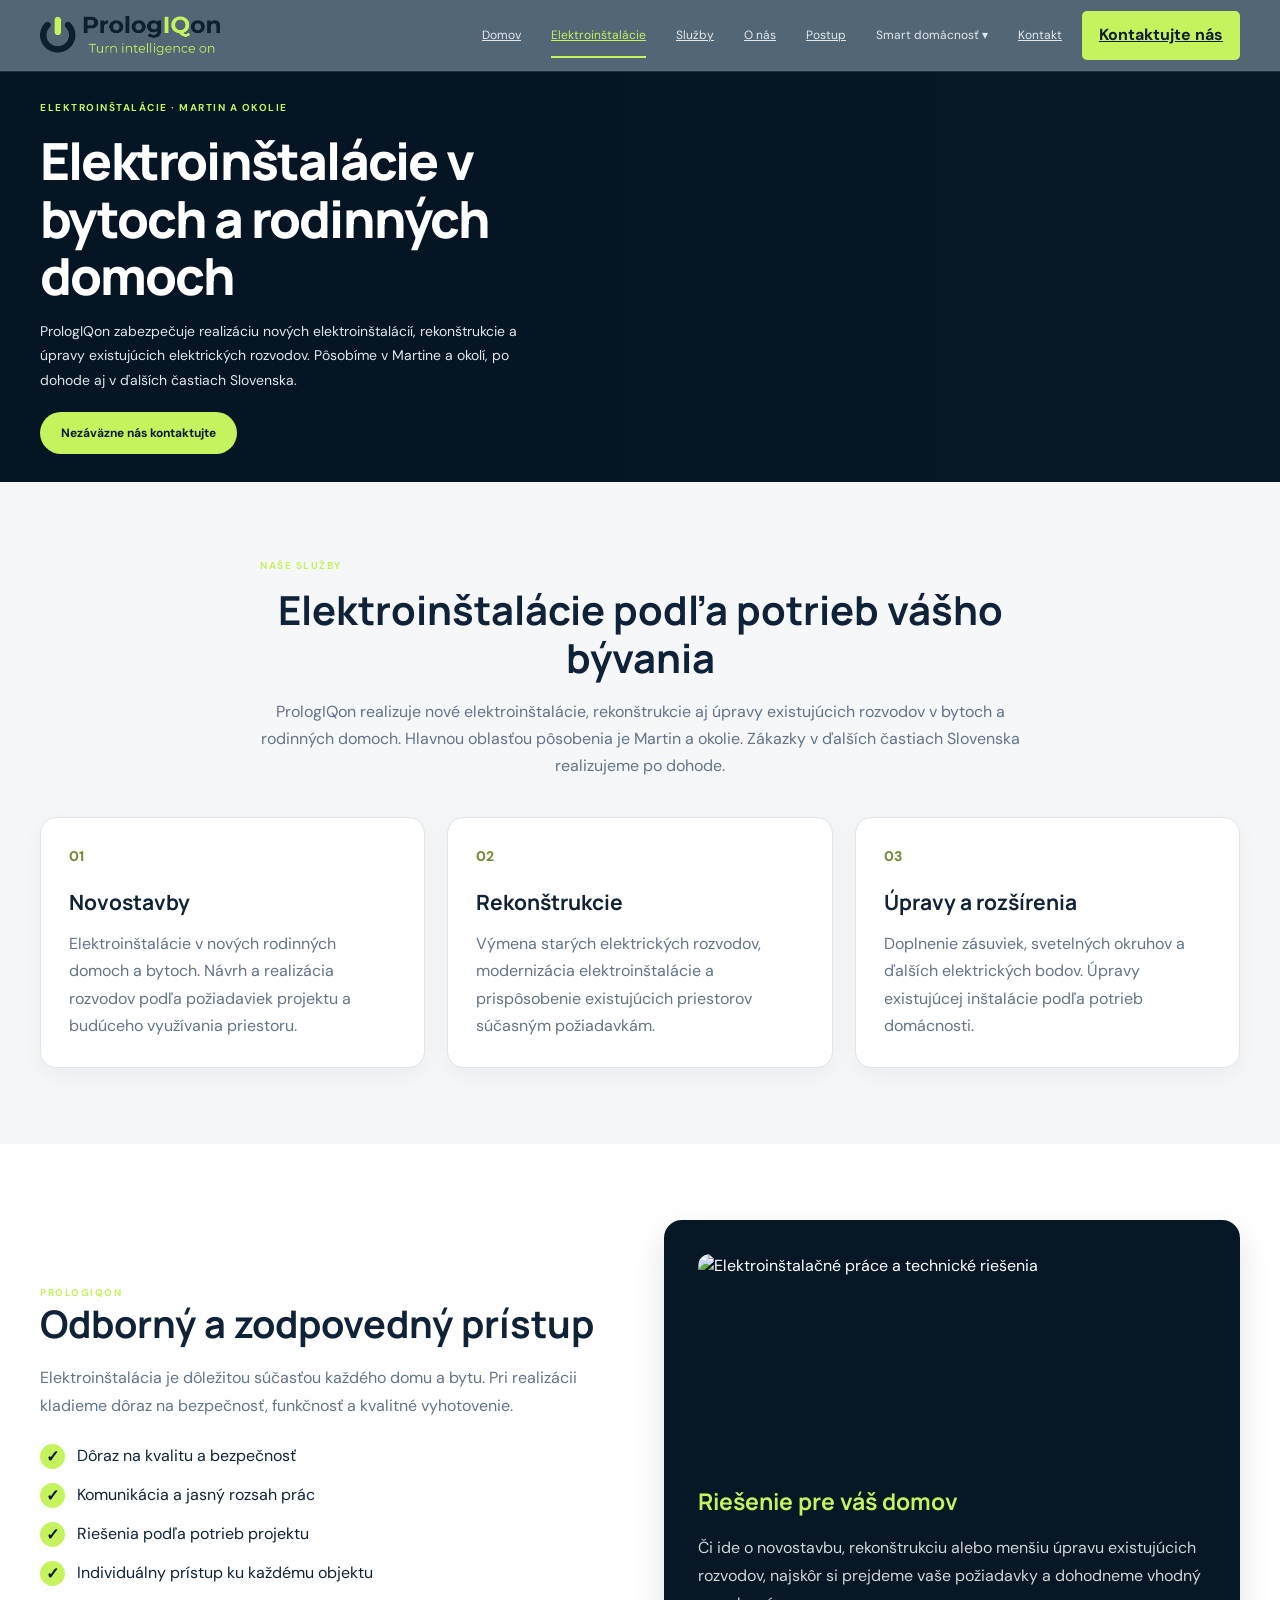
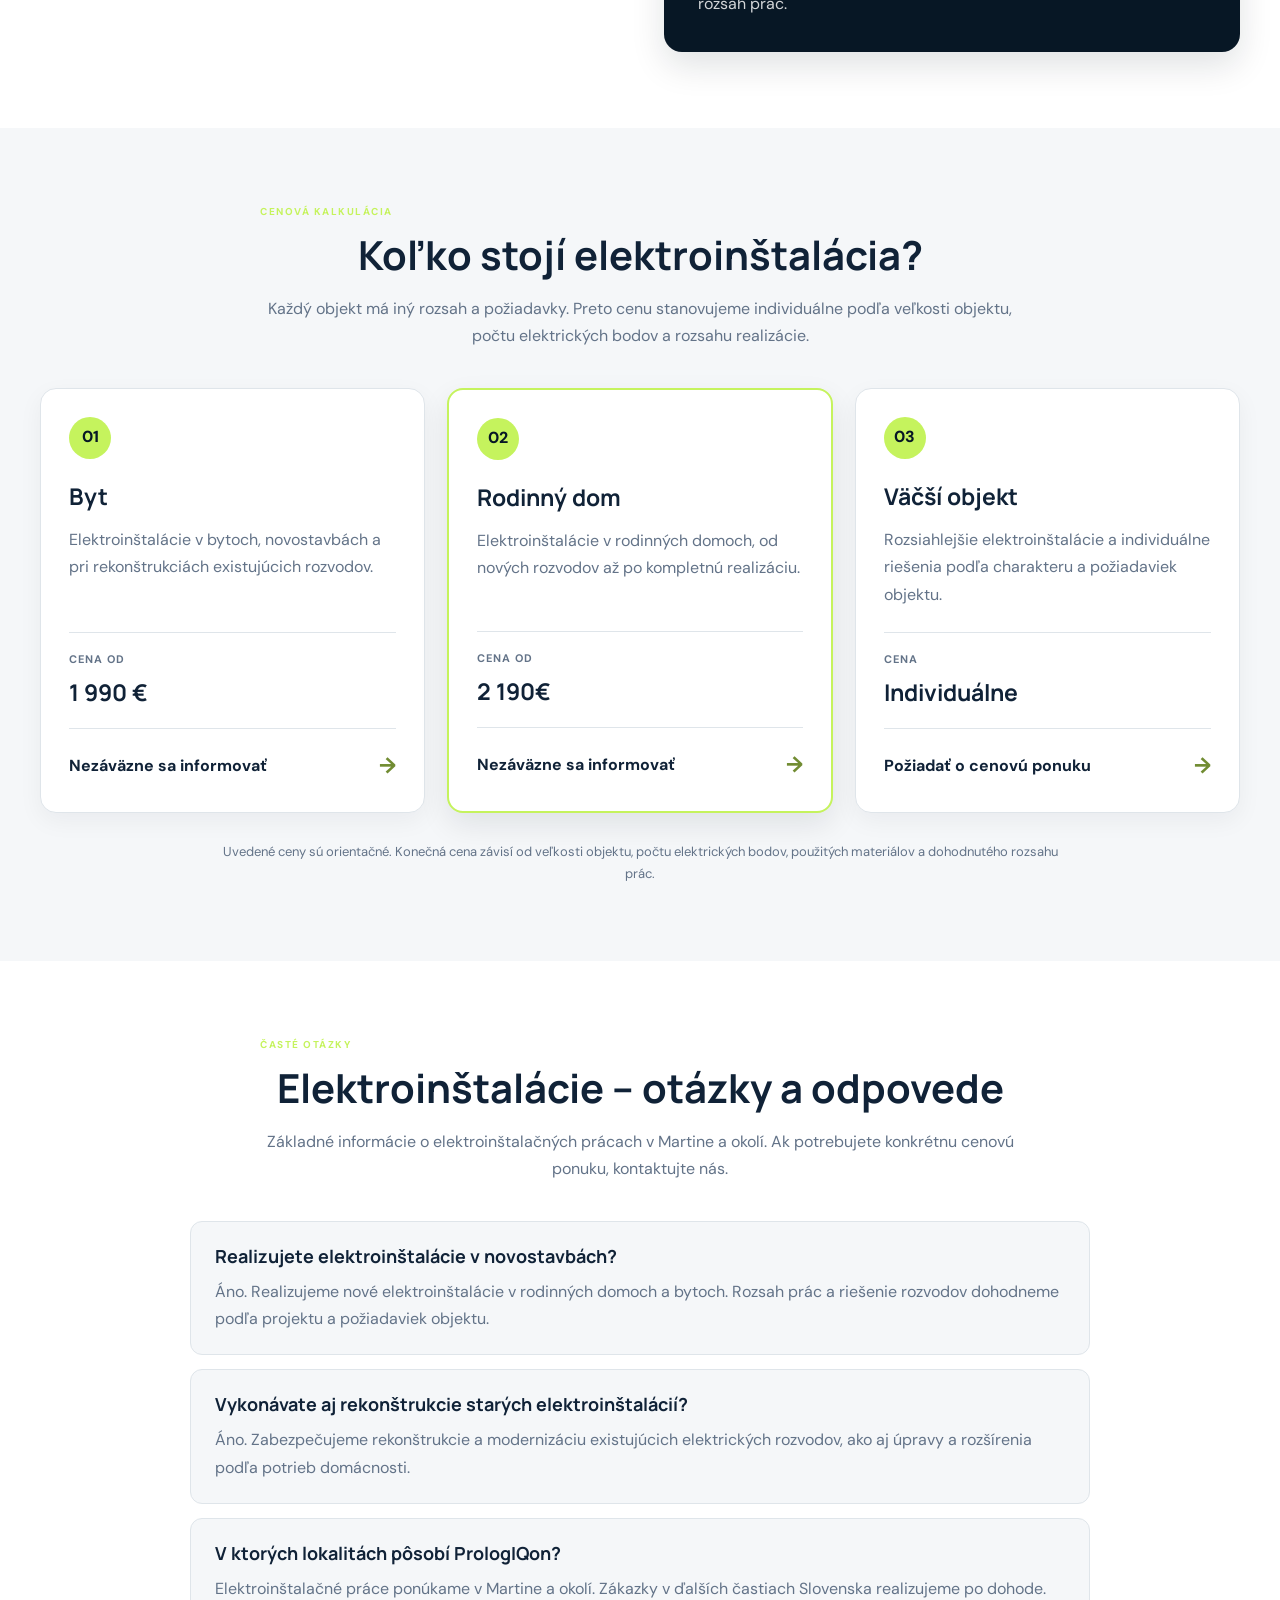
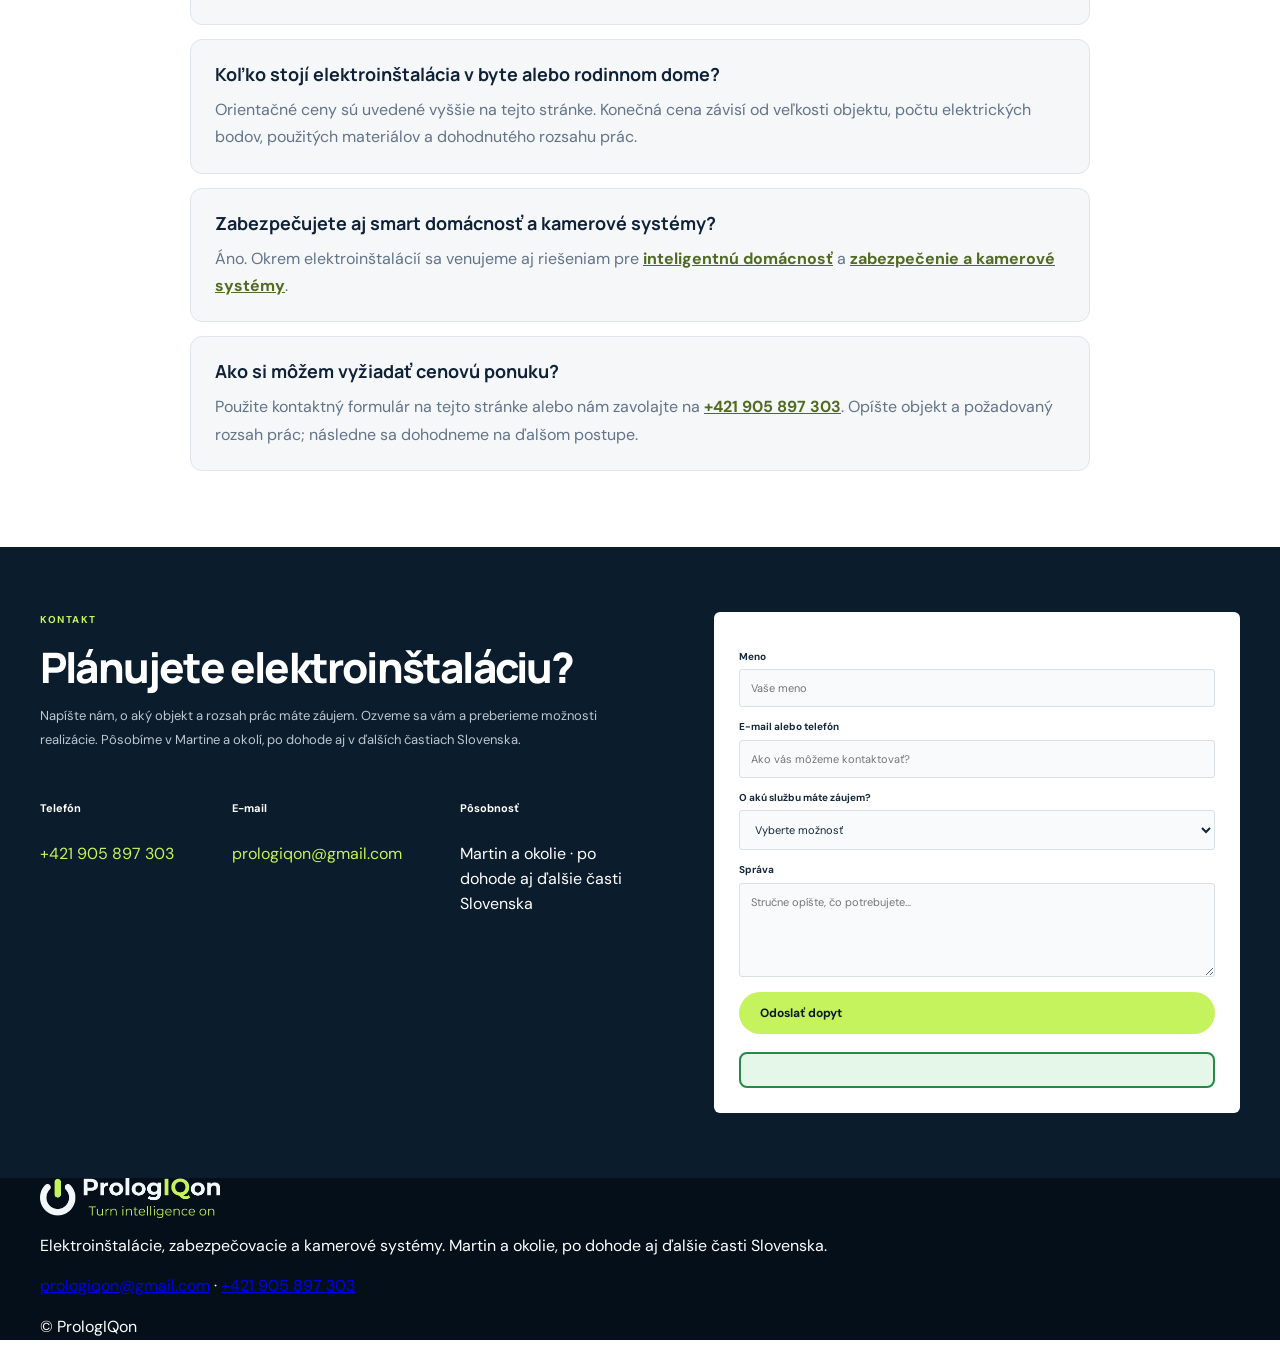
==== commit f60e9ce4: "Update elektroinstalacie.html" ====
--- a/elektroinstalacie.html
+++ b/elektroinstalacie.html
@@ -1,4 +1,3 @@
-
 <!DOCTYPE html>
 <html lang="sk">
 <head>
@@ -9,6 +8,47 @@
   <title>Elektroinštalácie v bytoch a domoch | PrologIQon</title>
 
   <meta name="description" content="PrologIQon realizuje elektroinštalácie v rodinných domoch a bytoch – nové rozvody, rekonštrukcie a úpravy. Martin a okolie, po dohode aj ďalšie časti Slovenska.">
+  <link rel="canonical" href="https://prologiqon.sk/elektroinstalacie.html">
+
+  <script type="application/ld+json">
+  {
+    "@context": "https://schema.org",
+    "@type": "Electrician",
+    "name": "PrologIQon",
+    "url": "https://prologiqon.sk/",
+    "telephone": "+421905897303",
+    "email": "prologiqon@gmail.com",
+    "description": "Elektroinštalácie v bytoch a rodinných domoch, novostavby, rekonštrukcie a úpravy elektrických rozvodov. Martin a okolie.",
+    "areaServed": [
+      {
+        "@type": "City",
+        "name": "Martin"
+      },
+      {
+        "@type": "AdministrativeArea",
+        "name": "Okolie Martina"
+      }
+    ],
+    "hasOfferCatalog": {
+      "@type": "OfferCatalog",
+      "name": "Elektroinštalačné služby",
+      "itemListElement": [
+        {
+          "@type": "OfferCatalog",
+          "name": "Elektroinštalácie v novostavbách"
+        },
+        {
+          "@type": "OfferCatalog",
+          "name": "Rekonštrukcie elektroinštalácií"
+        },
+        {
+          "@type": "OfferCatalog",
+          "name": "Úpravy a rozšírenia elektrických rozvodov"
+        }
+      ]
+    }
+  }
+  </script>
 
   <link rel="stylesheet" href="styles.css?v=2">
 
@@ -117,11 +157,11 @@
       }
     }
 
-    /* HORNÁ FOTOGRAFIA – ODLIŠNÁ OD SPODNEJ */
+    /* HORNÁ FOTOGRAFIA – ELEKTRICKÝ ROZVÁDZAČ BEZ OSÔB */
     .electro-page .hero-photo {
       background:
         linear-gradient(90deg, rgba(7,23,37,.88) 0%, rgba(7,23,37,.70) 42%, rgba(7,23,37,.38) 100%),
-        url("https://images.unsplash.com/photo-1621905251918-48416bd8575a?auto=format&fit=crop&w=2000&q=85");
+        url("https://www.pradex.com.pl/files/gallery/87576/2236348323.jpg");
       background-size: cover;
       background-position: center center;
     }
@@ -259,7 +299,7 @@
       box-shadow: 0 14px 34px rgba(7,23,37,.12);
     }
 
-    /* SPODNÁ FOTOGRAFIA – INÝ ZÁBER AKO V HLAVIČKE */
+    /* SPODNÁ FOTOGRAFIA – ODLIŠNÁ OD VRCHNEJ */
     .electro-page .electro-approach-image {
       display: block;
       width: 100%;
@@ -393,6 +433,55 @@
       margin-bottom: 28px;
     }
 
+    /* ČASTÉ OTÁZKY – LOKÁLNE SEO */
+    .electro-page .electro-faq {
+      padding: 76px 0;
+      background: #fff;
+    }
+
+    .electro-page .electro-faq-list {
+      max-width: 900px;
+      margin: 0 auto;
+      display: grid;
+      gap: 14px;
+    }
+
+    .electro-page .electro-faq-item {
+      padding: 22px 24px;
+      background: var(--pale);
+      border: 1px solid var(--line);
+      border-radius: 12px;
+    }
+
+    .electro-page .electro-faq-item h3 {
+      margin: 0 0 9px;
+      color: var(--ink);
+      font-family: Manrope, sans-serif;
+      font-size: 18px;
+      line-height: 1.4;
+    }
+
+    .electro-page .electro-faq-item p {
+      margin: 0;
+      color: var(--muted);
+      line-height: 1.7;
+    }
+
+    .electro-page .electro-faq-item a {
+      color: #526b22;
+      font-weight: 700;
+    }
+
+    /* LIMETKOVÁ FARBA TELEFÓNU A E-MAILU */
+    .electro-page .contact-facts a,
+    .electro-page .contact-facts a:visited {
+      color: #C5F35D;
+    }
+
+    .electro-page .contact-facts a:hover {
+      color: #ffffff;
+    }
+
     @media (max-width: 800px) {
       .electro-page .electro-services-grid,
       .electro-page .electro-pricing-grid {
@@ -667,6 +756,72 @@
     </div>
   </section>
 
+  <section class="electro-faq" id="casto-kladene-otazky">
+    <div class="wrap">
+      <div class="electro-section-heading">
+        <div class="eyebrow">ČASTÉ OTÁZKY</div>
+        <h2>Elektroinštalácie – otázky a odpovede</h2>
+        <p>
+          Základné informácie o elektroinštalačných prácach v Martine a okolí.
+          Ak potrebujete konkrétnu cenovú ponuku, kontaktujte nás.
+        </p>
+      </div>
+
+      <div class="electro-faq-list">
+        <article class="electro-faq-item">
+          <h3>Realizujete elektroinštalácie v novostavbách?</h3>
+          <p>
+            Áno. Realizujeme nové elektroinštalácie v rodinných domoch a bytoch.
+            Rozsah prác a riešenie rozvodov dohodneme podľa projektu a požiadaviek objektu.
+          </p>
+        </article>
+
+        <article class="electro-faq-item">
+          <h3>Vykonávate aj rekonštrukcie starých elektroinštalácií?</h3>
+          <p>
+            Áno. Zabezpečujeme rekonštrukcie a modernizáciu existujúcich elektrických rozvodov,
+            ako aj úpravy a rozšírenia podľa potrieb domácnosti.
+          </p>
+        </article>
+
+        <article class="electro-faq-item">
+          <h3>V ktorých lokalitách pôsobí PrologIQon?</h3>
+          <p>
+            Elektroinštalačné práce ponúkame v Martine a okolí.
+            Zákazky v ďalších častiach Slovenska realizujeme po dohode.
+          </p>
+        </article>
+
+        <article class="electro-faq-item">
+          <h3>Koľko stojí elektroinštalácia v byte alebo rodinnom dome?</h3>
+          <p>
+            Orientačné ceny sú uvedené vyššie na tejto stránke.
+            Konečná cena závisí od veľkosti objektu, počtu elektrických bodov,
+            použitých materiálov a dohodnutého rozsahu prác.
+          </p>
+        </article>
+
+        <article class="electro-faq-item">
+          <h3>Zabezpečujete aj smart domácnosť a kamerové systémy?</h3>
+          <p>
+            Áno. Okrem elektroinštalácií sa venujeme aj riešeniam pre
+            <a href="smart-domacnost.html">inteligentnú domácnosť</a>
+            a <a href="smart-kamery.html">zabezpečenie a kamerové systémy</a>.
+          </p>
+        </article>
+
+        <article class="electro-faq-item">
+          <h3>Ako si môžem vyžiadať cenovú ponuku?</h3>
+          <p>
+            Použite kontaktný formulár na tejto stránke alebo nám zavolajte
+            na <a href="tel:+421905897303">+421 905 897 303</a>.
+            Opíšte objekt a požadovaný rozsah prác; následne sa dohodneme na ďalšom postupe.
+          </p>
+        </article>
+      </div>
+    </div>
+  </section>
+
   <section class="contact" id="kontakt">
     <div class="wrap">
 
